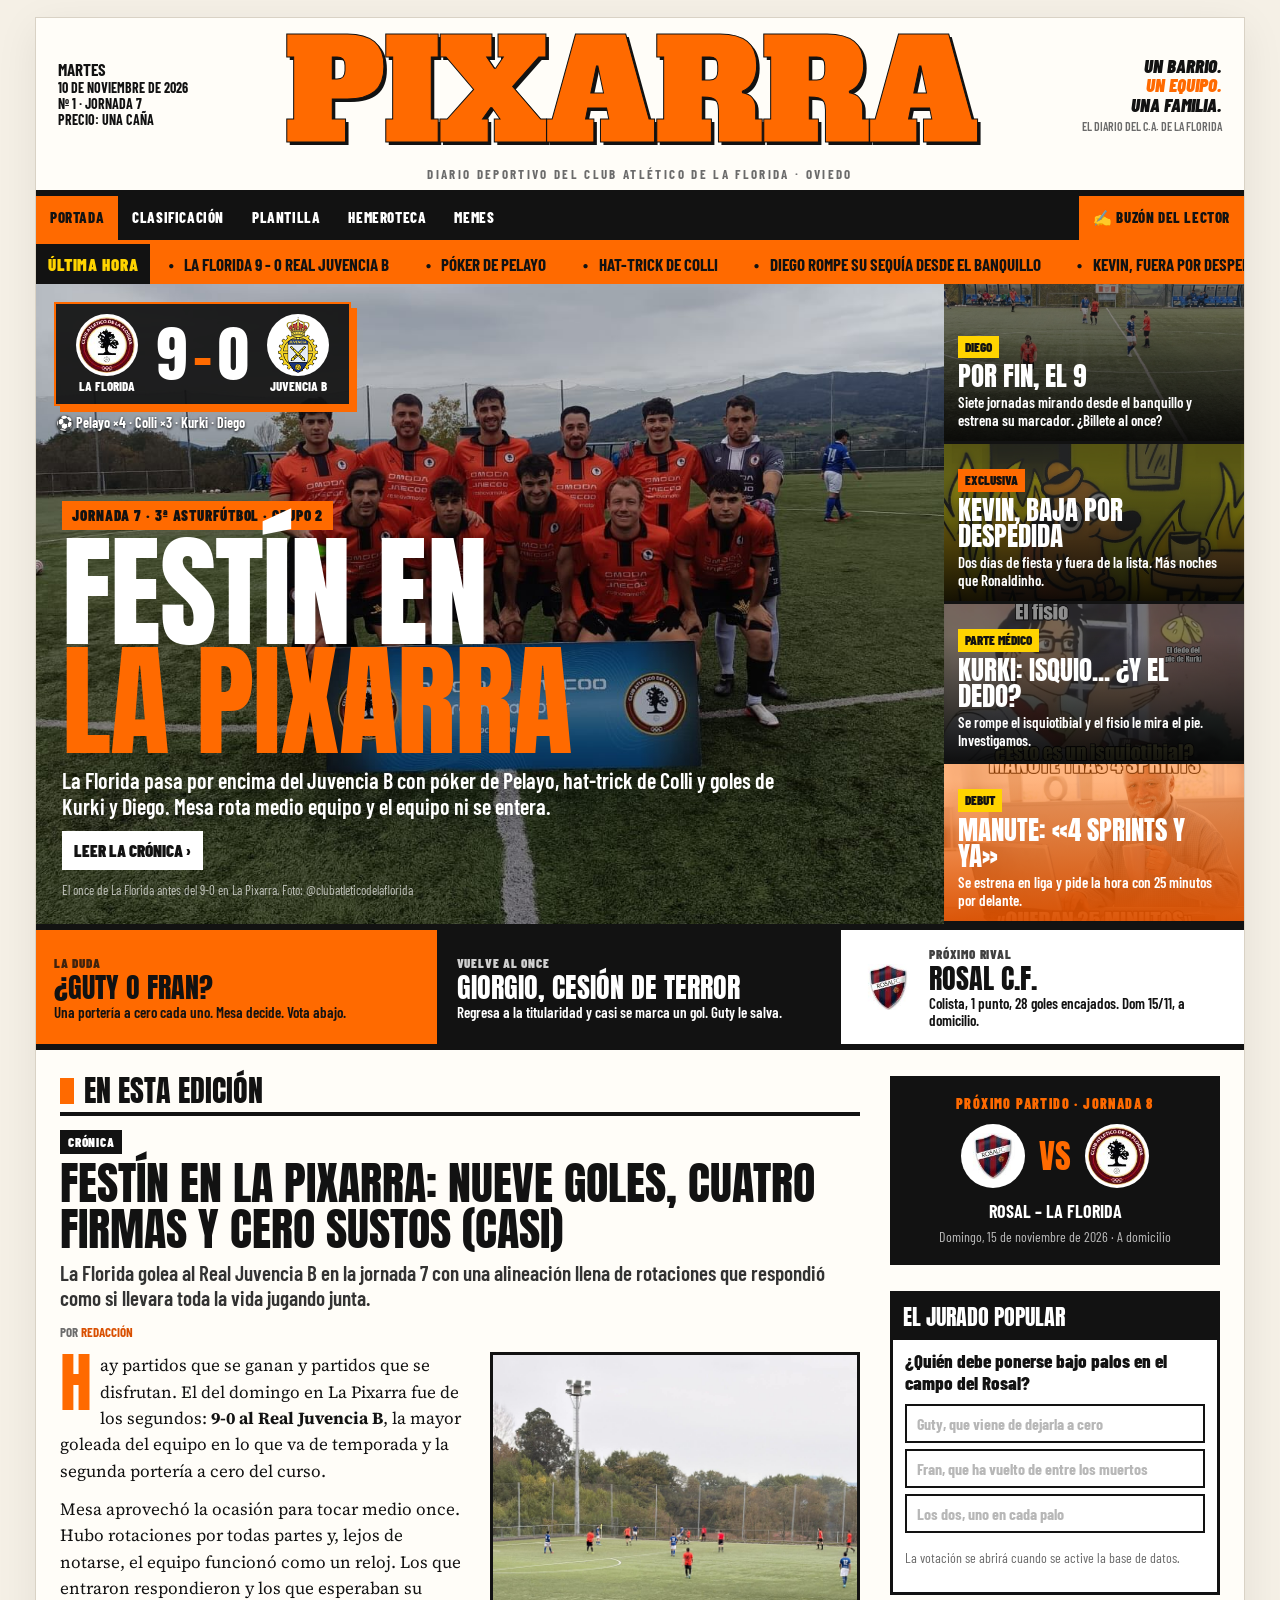
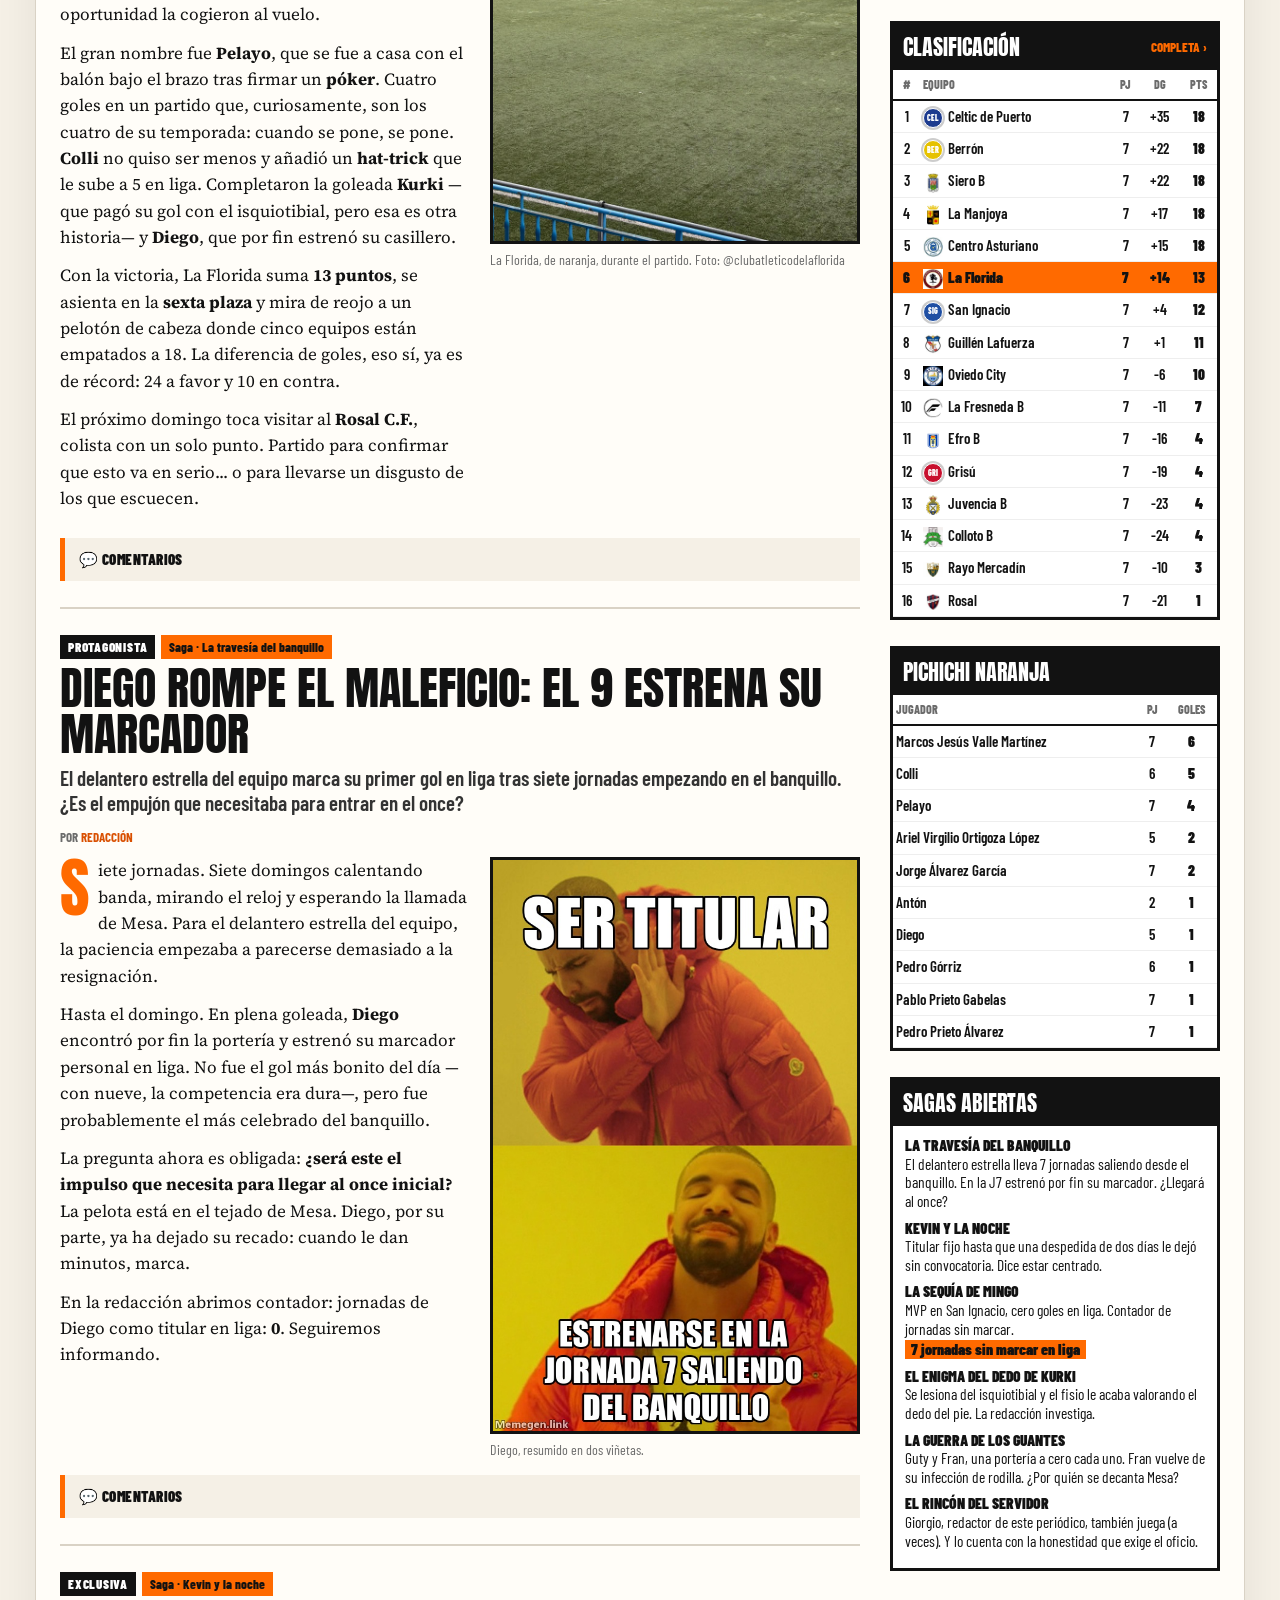
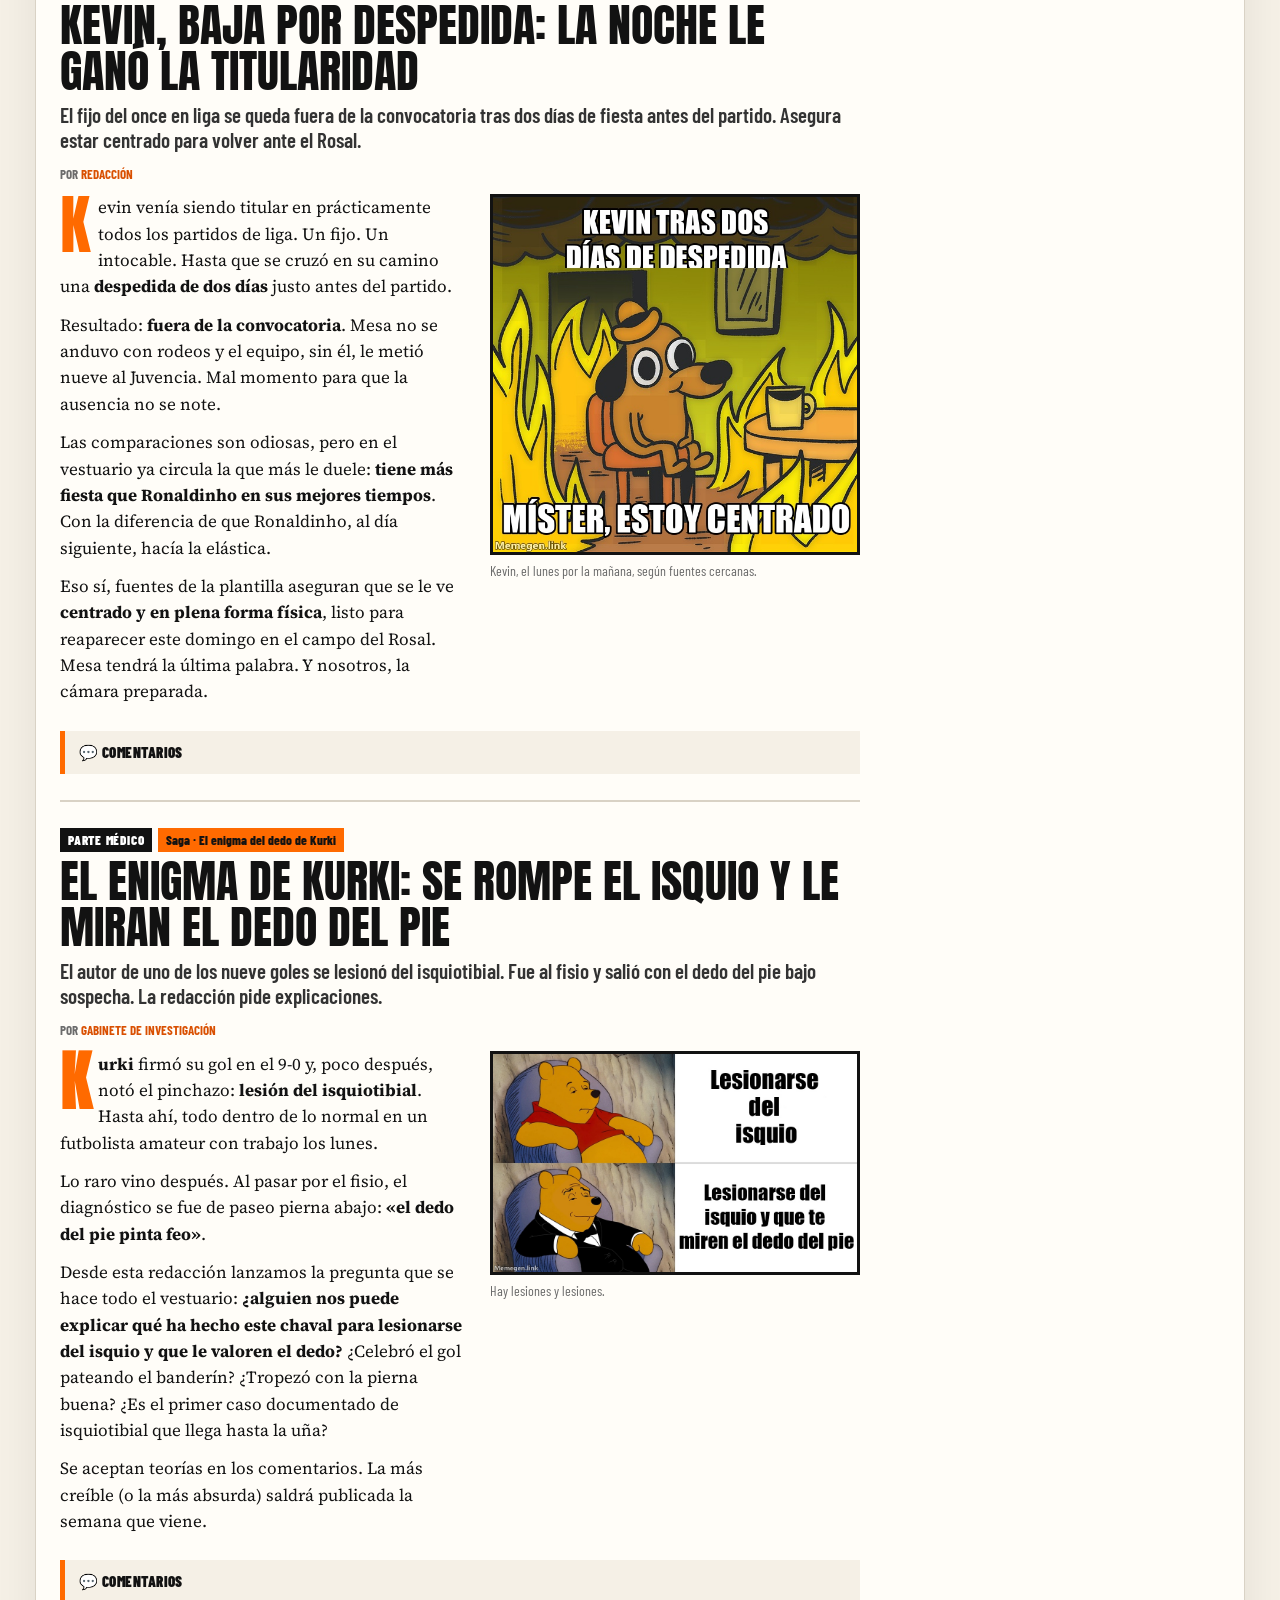
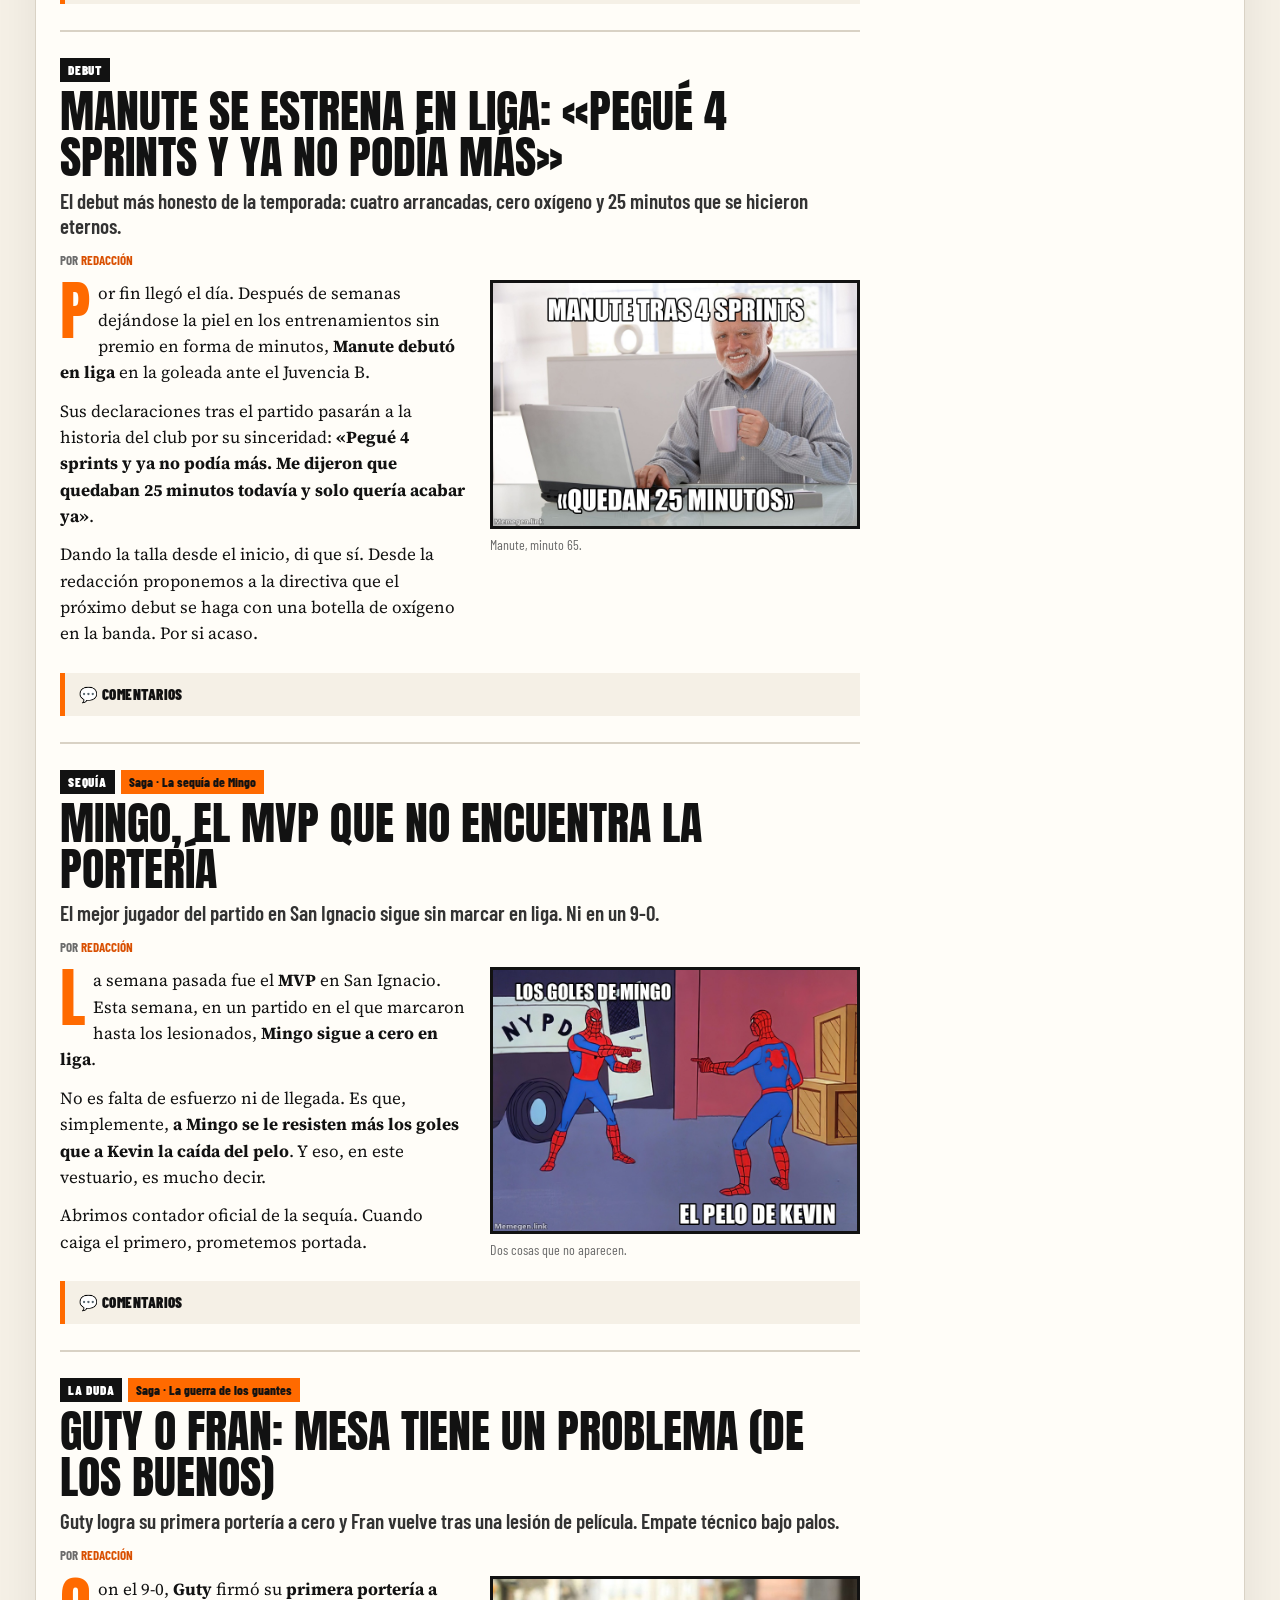
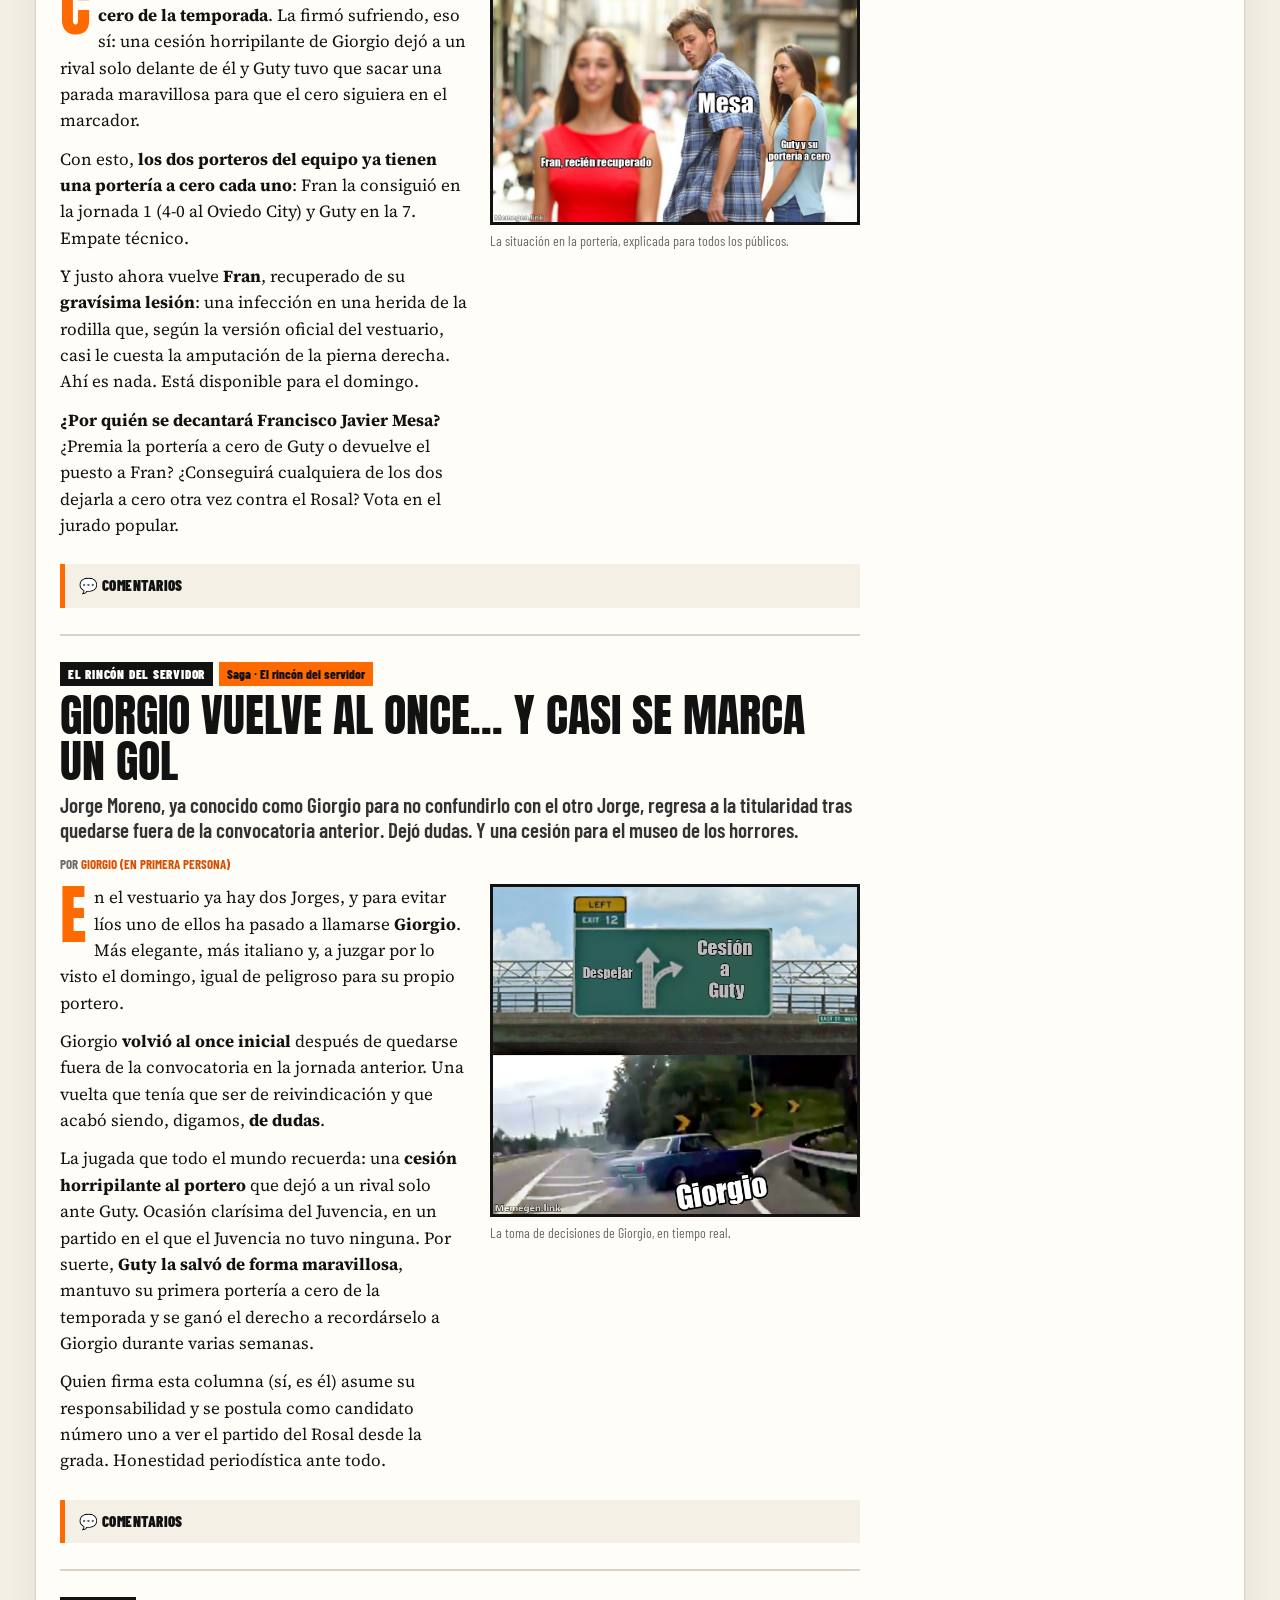
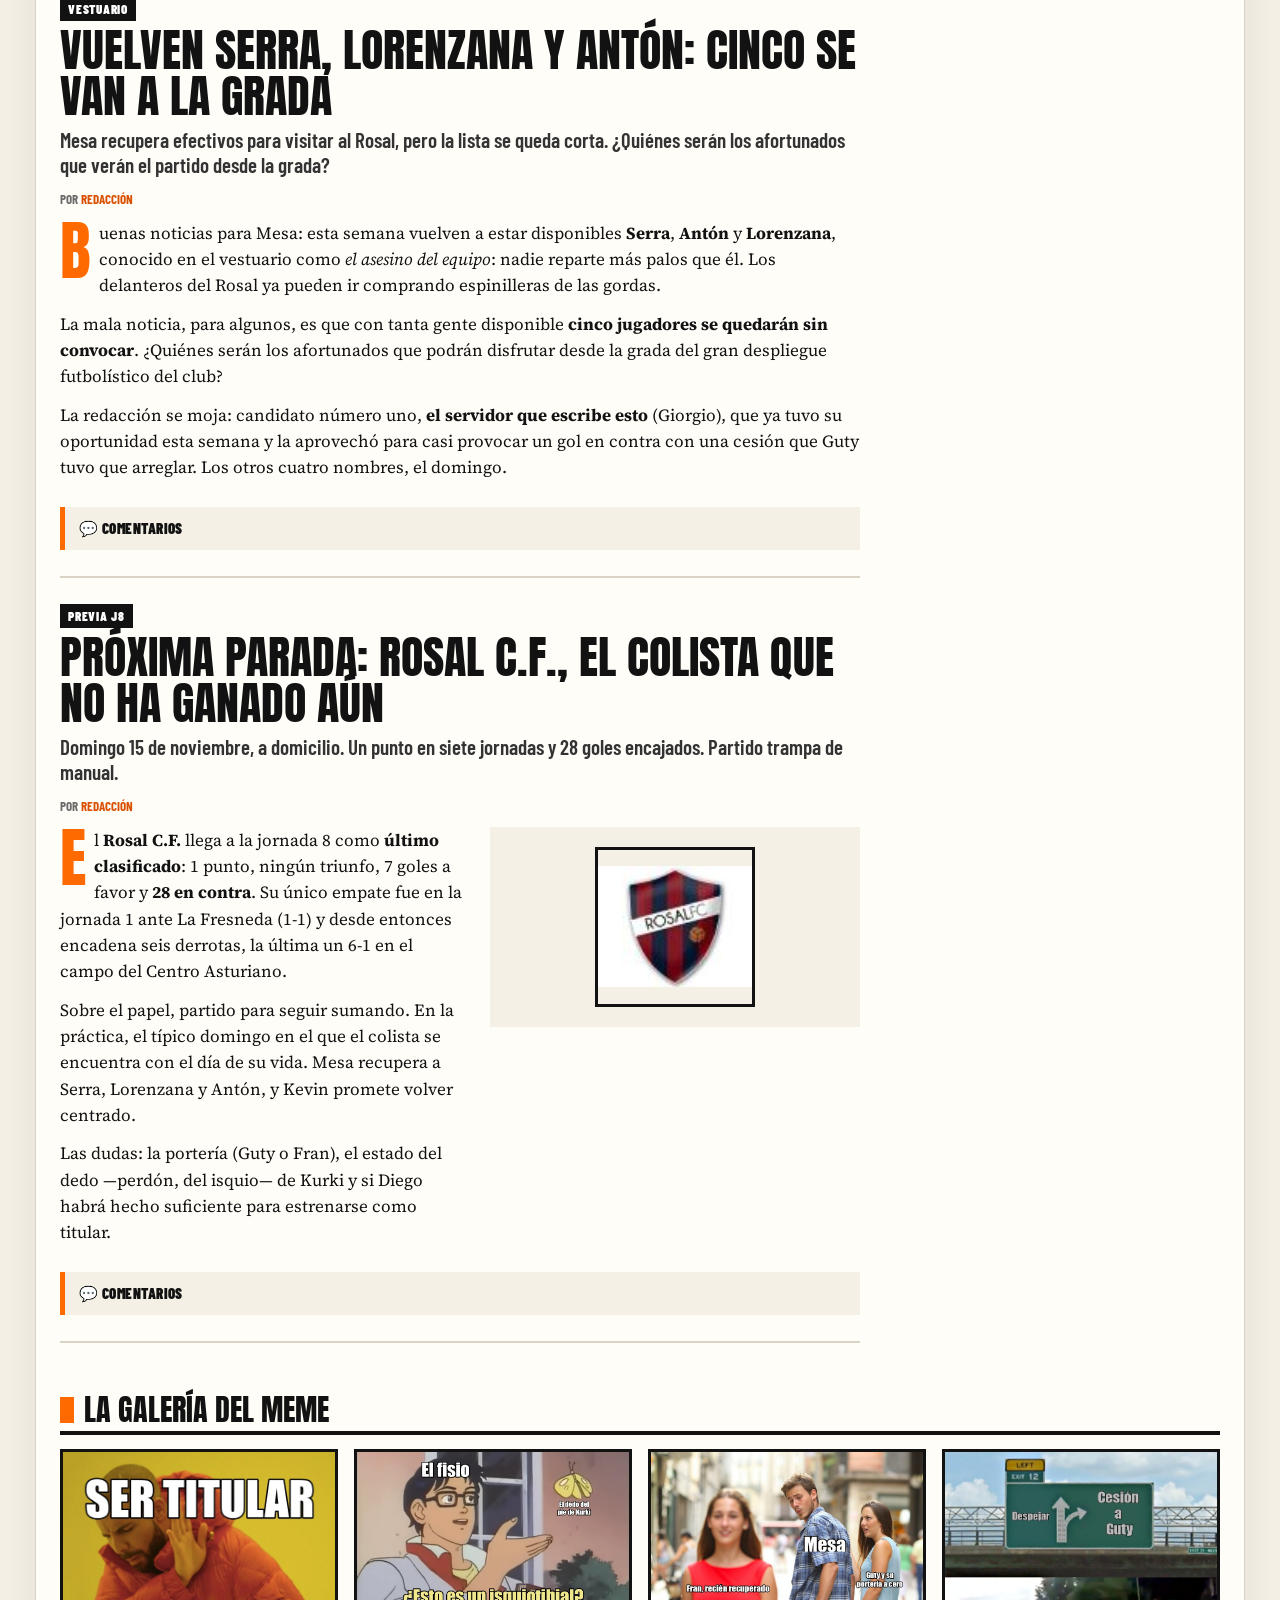
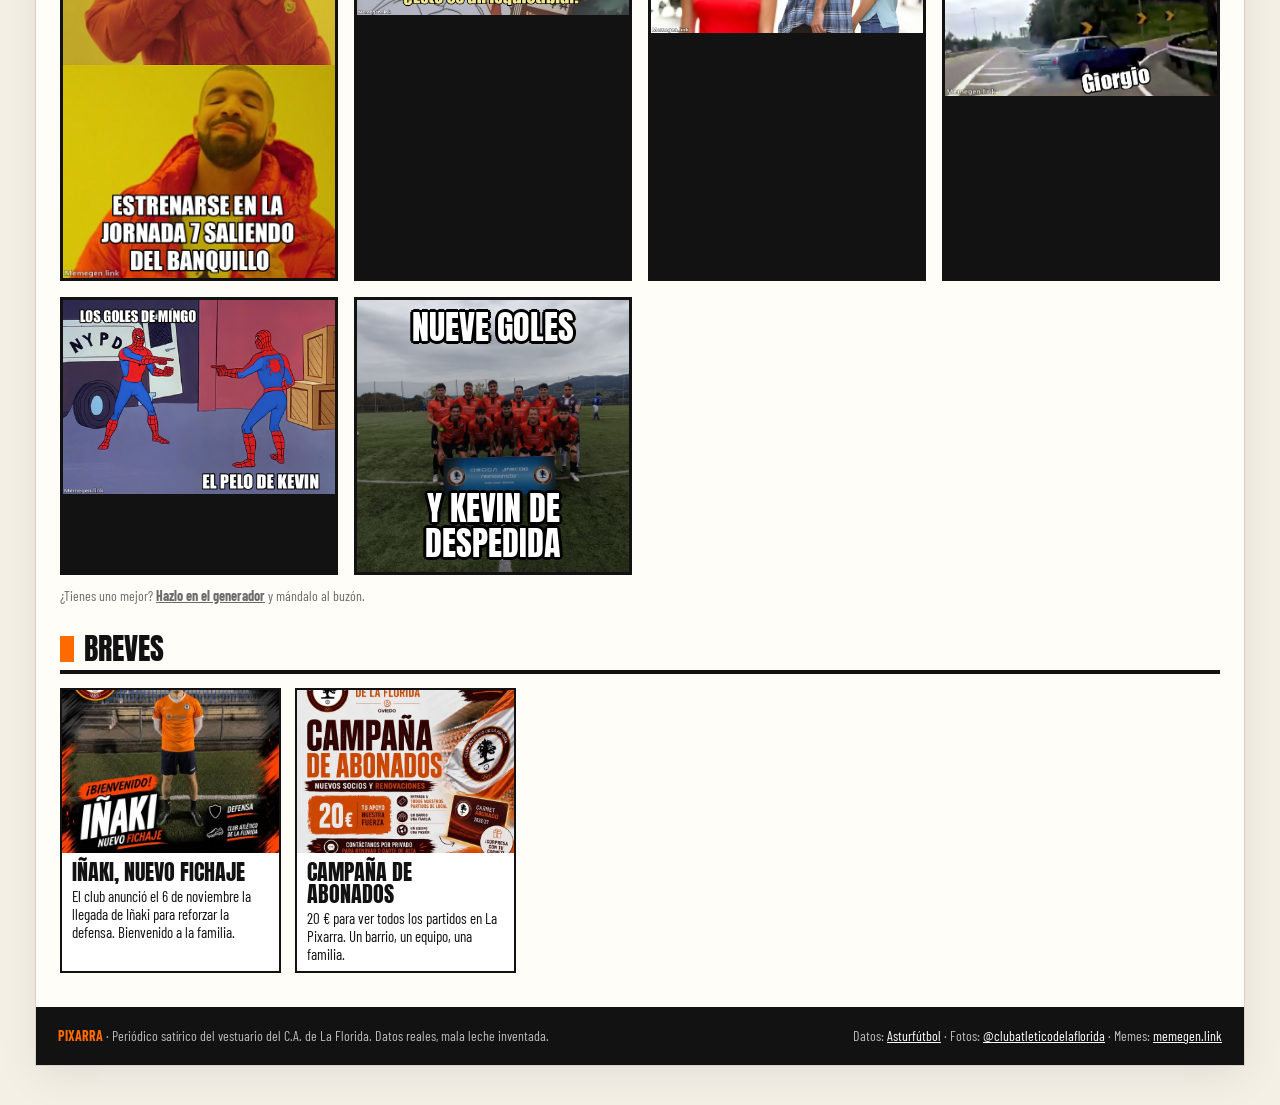
==== index.html @ 0757e74f "Edición nº 1 · J7 · Festín en La Pixarra Primera edición de PIXARRA: portada estilo diario deportivo" ====
<!doctype html>
<html lang="es">
<head>
<meta charset="utf-8">
<meta name="viewport" content="width=device-width, initial-scale=1">
<title>PIXARRA · Diario del C.A. de La Florida</title>
<meta name="description" content="PIXARRA, el diario deportivo (y satírico) del Club Atlético de La Florida, Oviedo.">
<meta property="og:site_name" content="PIXARRA">
<meta property="og:title" content="PIXARRA · Diario del C.A. de La Florida">
<meta property="og:description" content="El diario deportivo del Club Atlético de La Florida. Un barrio. Un equipo. Una familia.">
<meta property="og:image" content="img/ig/j7-1.jpg">
<meta name="theme-color" content="#ff6a00">
<link rel="icon" href="img/escudos/florida.jpg">
<link rel="preconnect" href="https://fonts.googleapis.com"><link rel="preconnect" href="https://fonts.gstatic.com" crossorigin>
<link href="https://fonts.googleapis.com/css2?family=Alfa+Slab+One&family=Anton&family=Barlow+Condensed:ital,wght@0,500;0,600;0,700;0,800;0,900;1,700;1,900&family=Source+Serif+4:ital,opsz,wght@0,8..60,400;0,8..60,700;1,8..60,400&display=swap" rel="stylesheet">
<link rel="stylesheet" href="css/style.css">
</head>
<body data-pagina="edicion">
<div class="wrap"><div class="paper" id="app"><div class="pagina"><p class="aviso">Imprimiendo la edición…</p></div></div></div>
<script src="js/config.js"></script>
<script src="js/app.js"></script>

</body>
</html>
---- css/style.css ----
/* PIXARRA · Diario deportivo del Club Atlético de La Florida */
:root{
  --naranja:#ff6a00; --naranja-2:#ff8c1a; --naranja-osc:#d94f00;
  --negro:#121212; --negro-2:#1d1d1d; --gris:#6b6b6b; --linea:#d9d2c5;
  --crema:#f5f0e6; --papel:#fffdf8; --blanco:#fff; --granate:#6b1d22; --amarillo:#ffd400;
  --f-mast:"Alfa Slab One", Georgia, serif;
  --f-tit:"Anton", "Oswald", Impact, sans-serif;
  --f-cond:"Barlow Condensed", "Arial Narrow", sans-serif;
  --f-txt:"Source Serif 4", Georgia, serif;
}
*{box-sizing:border-box}
html{-webkit-text-size-adjust:100%}
body{margin:0;background:var(--crema);color:var(--negro);font-family:var(--f-txt);font-size:17px;line-height:1.55}
img{max-width:100%;display:block}
a{color:inherit}
.wrap{max-width:1240px;margin:0 auto;padding:0 16px}
.paper{background:var(--papel);box-shadow:0 0 0 1px var(--linea),0 10px 40px rgba(0,0,0,.08);margin:18px 0 40px}
@media (max-width:700px){.paper{margin:0 -16px}}

/* ───────── Cabecera ───────── */
.mast{display:grid;grid-template-columns:150px 1fr 170px;align-items:center;gap:12px;padding:14px 22px 6px;border-bottom:6px solid var(--negro)}
.mast .meta{font-family:var(--f-cond);font-weight:700;text-transform:uppercase;font-size:14px;line-height:1.15}
.mast .meta b{display:block;font-size:17px}
.mast .logo{font-family:var(--f-mast);color:var(--naranja);text-decoration:none;text-align:center;font-size:clamp(54px,11vw,138px);line-height:.9;letter-spacing:-.02em;
  text-shadow:3px 3px 0 var(--negro);-webkit-text-stroke:1px var(--negro)}
.mast .lema{font-family:var(--f-cond);font-weight:900;font-style:italic;text-transform:uppercase;font-size:19px;line-height:1.02;text-align:right}
.mast .lema span{display:block}
.mast .lema span:nth-child(2){color:var(--naranja)}
.mast .lema small{display:block;font-size:12px;font-style:normal;font-weight:600;color:var(--gris);margin-top:6px}
.sublogo{grid-column:1/-1;text-align:center;font-family:var(--f-cond);font-weight:700;letter-spacing:.18em;text-transform:uppercase;font-size:13px;color:var(--gris);margin-top:-4px}
@media (max-width:760px){
  .mast{grid-template-columns:1fr;text-align:center;padding:12px 12px 6px}
  .mast .meta,.mast .lema{text-align:center}
  .mast .meta b{display:inline}
  .mast .lema span{display:inline;margin:0 3px}
  .mast .lema small{display:none}
}
.menu{display:flex;flex-wrap:wrap;background:var(--negro);border-bottom:4px solid var(--naranja)}
.menu a{color:#fff;text-decoration:none;font-family:var(--f-cond);font-weight:800;text-transform:uppercase;letter-spacing:.04em;font-size:15px;padding:10px 14px}
.menu a:hover,.menu a.on{background:var(--naranja);color:var(--negro)}
.menu a.cta{margin-left:auto;background:var(--naranja);color:var(--negro)}
.menu a.cta:hover{background:#fff}
@media (max-width:700px){.menu{overflow-x:auto;flex-wrap:nowrap}.menu a{white-space:nowrap;padding:9px 11px;font-size:14px}.menu a.cta{margin-left:0}}

/* Ticker */
.ticker{display:flex;align-items:stretch;background:var(--naranja);overflow:hidden;font-family:var(--f-cond);font-weight:700;text-transform:uppercase}
.ticker b{background:var(--negro);color:var(--amarillo);padding:7px 12px;white-space:nowrap;font-weight:900;letter-spacing:.05em;z-index:1}
.ticker .run{white-space:nowrap;padding:7px 0;animation:tick 45s linear infinite}
.ticker .run span{margin:0 18px}
.ticker .run span::before{content:"●";color:var(--negro);margin-right:10px;font-size:10px;vertical-align:2px}
@keyframes tick{from{transform:translateX(0)}to{transform:translateX(-50%)}}
@media (prefers-reduced-motion:reduce){.ticker .run{animation:none}}

/* ───────── Portada ───────── */
.portada{display:grid;grid-template-columns:1fr 300px;gap:0;border-bottom:6px solid var(--negro)}
.hero{position:relative;min-height:640px;background:var(--negro);color:#fff;overflow:hidden;display:flex;flex-direction:column;justify-content:flex-end}
.hero>img.bg{position:absolute;inset:0;width:100%;height:100%;object-fit:cover}
.hero::after{content:"";position:absolute;inset:0;background:linear-gradient(180deg,rgba(0,0,0,.15) 0%,rgba(0,0,0,0) 30%,rgba(0,0,0,.55) 58%,rgba(0,0,0,.95) 100%)}
.hero>*{position:relative;z-index:1}
.hero .marcador{position:absolute;top:18px;left:18px;z-index:2;display:flex;align-items:center;gap:12px;background:rgba(18,18,18,.92);border:2px solid var(--naranja);padding:10px 14px;box-shadow:6px 6px 0 var(--naranja)}
.marcador .eq{display:flex;flex-direction:column;align-items:center;gap:4px;font-family:var(--f-cond);font-weight:800;text-transform:uppercase;font-size:13px;min-width:74px;text-align:center;line-height:1.05}
.marcador .num{font-family:var(--f-tit);font-size:62px;line-height:1;color:#fff}
.marcador .num i{color:var(--naranja);font-style:normal;margin:0 6px}
.marcador .goles{position:absolute;left:0;right:0;top:100%;margin-top:8px;font-family:var(--f-cond);font-weight:700;font-size:14px;color:#fff;text-shadow:0 1px 3px #000}
.marcador .goles::before{content:"⚽ "}
.hero .txt{padding:0 26px 24px}
.kicker{display:inline-block;background:var(--naranja);color:var(--negro);font-family:var(--f-cond);font-weight:900;text-transform:uppercase;font-size:15px;letter-spacing:.06em;padding:3px 10px;margin-bottom:8px}
.hero h1{margin:0;font-family:var(--f-tit);font-weight:400;text-transform:uppercase;line-height:.88;font-size:clamp(58px,9.6vw,128px);letter-spacing:-.01em}
.hero h1 span{display:block}
.hero h1 span:nth-child(2){color:var(--naranja)}
.hero .sub{font-family:var(--f-cond);font-weight:600;font-size:22px;line-height:1.2;max-width:720px;margin:12px 0 0}
.hero .pie{font-family:var(--f-cond);font-size:13px;opacity:.7;margin-top:10px}
.hero a.leer{display:inline-block;margin-top:12px;font-family:var(--f-cond);font-weight:900;text-transform:uppercase;color:var(--negro);background:#fff;text-decoration:none;padding:6px 12px}
.hero a.leer:hover{background:var(--naranja)}

.laterales{display:flex;flex-direction:column;background:var(--negro)}
.lat{display:block;text-decoration:none;color:#fff;background:var(--negro-2);border-bottom:3px solid var(--negro);position:relative;flex:1;min-height:150px;overflow:hidden}
.lat img{position:absolute;inset:0;width:100%;height:100%;object-fit:cover;opacity:.5;transition:opacity .2s,transform .3s}
.lat:hover img{opacity:.65;transform:scale(1.03)}
.lat .in{position:relative;padding:12px 14px;height:100%;display:flex;flex-direction:column;justify-content:flex-end;background:linear-gradient(180deg,transparent 20%,rgba(0,0,0,.85))}
.lat .et{align-self:flex-start;background:var(--amarillo);color:var(--negro);font-family:var(--f-cond);font-weight:900;text-transform:uppercase;font-size:13px;padding:1px 7px;margin-bottom:5px}
.lat h3{margin:0;font-family:var(--f-tit);font-weight:400;font-size:27px;line-height:.98;text-transform:uppercase}
.lat p{margin:5px 0 0;font-family:var(--f-cond);font-weight:600;font-size:15px;line-height:1.15}
.lat.naranja{background:var(--naranja)} .lat.naranja .in{background:linear-gradient(180deg,transparent 10%,rgba(217,79,0,.92))}
.lat.negro .et{background:var(--naranja)}

.franja{display:grid;grid-template-columns:repeat(3,1fr);border-bottom:6px solid var(--negro)}
.fr{display:flex;gap:12px;align-items:center;padding:14px 18px;text-decoration:none;border-right:2px solid var(--negro)}
.fr:last-child{border-right:0}
.fr:nth-child(1){background:var(--naranja)}
.fr:nth-child(2){background:var(--negro);color:#fff}
.fr:nth-child(3){background:#fff}
.fr .et{font-family:var(--f-cond);font-weight:900;text-transform:uppercase;font-size:13px;letter-spacing:.06em;opacity:.8}
.fr h4{margin:0;font-family:var(--f-tit);font-weight:400;font-size:28px;line-height:1;text-transform:uppercase}
.fr p{margin:3px 0 0;font-family:var(--f-cond);font-weight:600;font-size:15px;line-height:1.15}
.fr .escudo{width:58px;height:58px;flex:none}

@media (max-width:900px){
  .portada{grid-template-columns:1fr}
  .hero{min-height:560px}
  .laterales{display:grid;grid-template-columns:1fr 1fr}
  .lat{min-height:170px;border-right:3px solid var(--negro)}
  .franja{grid-template-columns:1fr}
  .fr{border-right:0;border-bottom:2px solid var(--negro)}
}
@media (max-width:520px){
  .hero{min-height:520px}
  .hero .marcador{left:10px;top:10px;padding:8px 10px;gap:8px}
  .marcador .num{font-size:46px}
  .marcador .eq{min-width:56px;font-size:11px}
  .hero .txt{padding:0 16px 18px}
  .hero .sub{font-size:18px}
  .laterales{grid-template-columns:1fr}
}

/* Escudos */
.escudo{width:44px;height:44px;object-fit:contain;display:inline-flex;align-items:center;justify-content:center;flex:none}
.escudo.fake{border-radius:50%;color:#fff;font-family:var(--f-cond);font-weight:900;font-size:13px;letter-spacing:.02em;border:2px solid #fff;box-shadow:0 0 0 2px rgba(0,0,0,.2)}
.marcador .escudo{width:62px;height:62px;background:#fff;border-radius:50%;padding:3px}
.marcador .escudo.fake{padding:0}

/* ───────── Cuerpo ───────── */
.cuerpo{display:grid;grid-template-columns:1fr 330px;gap:30px;padding:26px 24px}
@media (max-width:980px){.cuerpo{grid-template-columns:1fr;padding:20px 14px}}
.seccion-t{font-family:var(--f-tit);font-weight:400;text-transform:uppercase;font-size:30px;line-height:1;margin:0 0 14px;padding-bottom:6px;border-bottom:4px solid var(--negro);display:flex;align-items:center;gap:10px}
.seccion-t::before{content:"";width:14px;height:26px;background:var(--naranja);display:inline-block}

.pieza{border-bottom:2px solid var(--linea);padding:0 0 26px;margin:0 0 26px;scroll-margin-top:12px}
.pieza .cab{display:flex;flex-wrap:wrap;gap:6px;align-items:center;margin-bottom:6px}
.pieza .sec{background:var(--negro);color:#fff;font-family:var(--f-cond);font-weight:900;text-transform:uppercase;font-size:13px;letter-spacing:.06em;padding:2px 8px}
.pieza .saga{background:var(--naranja);color:var(--negro);font-family:var(--f-cond);font-weight:800;font-size:13px;padding:2px 8px;text-decoration:none}
.pieza h2{font-family:var(--f-tit);font-weight:400;font-size:clamp(30px,4.4vw,46px);line-height:1;margin:4px 0 8px;text-transform:uppercase}
.pieza .entr{font-family:var(--f-cond);font-weight:600;font-size:21px;line-height:1.2;color:#333;margin:0 0 12px}
.pieza .firma{font-family:var(--f-cond);font-weight:700;text-transform:uppercase;font-size:13px;color:var(--gris);margin-bottom:10px}
.pieza .firma b{color:var(--naranja-osc)}
.pieza .grid{display:grid;grid-template-columns:1.1fr 1fr;gap:22px;align-items:start}
.pieza.sinfoto .grid{grid-template-columns:1fr}
.pieza figure{margin:0}
.pieza figure img{width:100%;border:3px solid var(--negro)}
.pieza figcaption{font-family:var(--f-cond);font-size:14px;color:var(--gris);margin-top:5px}
.pieza .txt p{margin:0 0 12px}
.pieza .txt p:first-child::first-letter{font-family:var(--f-tit);float:left;font-size:64px;line-height:.85;padding:4px 8px 0 0;color:var(--naranja)}
@media (max-width:760px){.pieza .grid{grid-template-columns:1fr}}

/* Comentarios por pieza */
.coment{margin-top:14px;background:var(--crema);border-left:5px solid var(--naranja);padding:10px 14px}
.coment summary{cursor:pointer;font-family:var(--f-cond);font-weight:900;text-transform:uppercase;font-size:15px;letter-spacing:.03em;list-style:none}
.coment summary::-webkit-details-marker{display:none}
.coment summary::before{content:"💬 "}
.coment .lista{margin:10px 0}
.c-item{background:#fff;border:1px solid var(--linea);padding:8px 10px;margin-bottom:8px}
.c-item .q{font-family:var(--f-cond);font-weight:800;font-size:14px}
.c-item .q time{font-weight:500;color:var(--gris);margin-left:6px}
.c-item p{margin:3px 0 0;font-size:15.5px;white-space:pre-wrap}
.c-vacio{font-family:var(--f-cond);color:var(--gris);font-size:15px}
form.cf{display:grid;gap:7px}
form.cf input,form.cf textarea,form.cf select{font:inherit;font-size:15px;padding:8px 10px;border:2px solid var(--negro);background:#fff;width:100%;border-radius:0}
form.cf textarea{min-height:80px;resize:vertical}
.btn{font-family:var(--f-cond);font-weight:900;text-transform:uppercase;letter-spacing:.04em;font-size:16px;background:var(--naranja);color:var(--negro);border:2px solid var(--negro);padding:8px 16px;cursor:pointer;box-shadow:3px 3px 0 var(--negro);text-decoration:none;display:inline-block}
.btn:hover{background:var(--negro);color:var(--naranja)}
.btn:active{transform:translate(2px,2px);box-shadow:1px 1px 0 var(--negro)}
.btn.sec{background:#fff}
.btn:disabled{opacity:.5;cursor:not-allowed}
.aviso{font-family:var(--f-cond);font-size:14px;color:var(--gris)}
.aviso.ok{color:#1b7a33;font-weight:700}
.aviso.err{color:#b00020;font-weight:700}

/* ───────── Barra lateral ───────── */
.side>section{margin-bottom:26px}
.caja{border:3px solid var(--negro);background:#fff}
.caja h3{margin:0;background:var(--negro);color:#fff;font-family:var(--f-tit);font-weight:400;text-transform:uppercase;font-size:22px;padding:6px 10px;display:flex;justify-content:space-between;align-items:center}
.caja h3 a{font-family:var(--f-cond);font-size:13px;color:var(--naranja);text-decoration:none;font-weight:800}
.caja .pad{padding:10px 12px}
table.tabla{width:100%;border-collapse:collapse;font-family:var(--f-cond);font-size:15px}
table.tabla th{font-weight:800;text-transform:uppercase;font-size:12px;color:var(--gris);text-align:center;padding:5px 3px;border-bottom:2px solid var(--negro)}
table.tabla td{padding:4px 3px;text-align:center;border-bottom:1px solid #eee;font-weight:600}
table.tabla td.eq{text-align:left;white-space:nowrap}
table.tabla td.eq .escudo{width:20px;height:20px;font-size:8px;border-width:1px;vertical-align:middle;margin-right:5px;display:inline-flex}
table.tabla tr.nos td{background:var(--naranja);color:var(--negro);font-weight:900}
table.tabla td.pts{font-weight:900}
table.tabla tr.asc td:first-child{box-shadow:inset 4px 0 0 #1b7a33}
.forma{display:inline-flex;gap:2px}
.forma i{width:16px;height:16px;font-style:normal;font-size:10px;line-height:16px;color:#fff;font-weight:800;text-align:center}
.forma .G{background:#1b7a33}.forma .E{background:#8a8a8a}.forma .P{background:#b00020}

.proximo{background:var(--negro);color:#fff;text-align:center;padding:14px 12px;border:3px solid var(--negro)}
.proximo .et{font-family:var(--f-cond);font-weight:900;text-transform:uppercase;color:var(--naranja);letter-spacing:.1em;font-size:14px}
.proximo .vs{display:flex;align-items:center;justify-content:center;gap:14px;margin:10px 0}
.proximo .vs .escudo{width:64px;height:64px;background:#fff;border-radius:50%;padding:3px}
.proximo .vs b{font-family:var(--f-tit);font-weight:400;font-size:34px;color:var(--naranja)}
.proximo .cuando{font-family:var(--f-cond);font-weight:700;font-size:18px;text-transform:uppercase}
.proximo .cuenta{font-family:var(--f-tit);font-size:26px;margin-top:6px;color:var(--amarillo)}

.sagas li{margin-bottom:8px;font-family:var(--f-cond);font-size:15.5px;line-height:1.2}
.sagas{list-style:none;padding:0;margin:0}
.sagas b{display:block;font-weight:900;text-transform:uppercase}
.sagas .cont{display:inline-block;background:var(--naranja);font-weight:900;padding:0 6px;margin-top:2px}

/* Encuesta */
.encuesta .preg{font-family:var(--f-cond);font-weight:800;font-size:19px;line-height:1.15;margin:0 0 10px}
.op{position:relative;display:flex;justify-content:space-between;gap:8px;width:100%;text-align:left;font-family:var(--f-cond);font-weight:700;font-size:16px;background:#fff;border:2px solid var(--negro);padding:8px 10px;margin-bottom:6px;cursor:pointer;overflow:hidden}
.op .barra{position:absolute;left:0;top:0;bottom:0;background:var(--naranja);opacity:.35;width:0;transition:width .5s}
.op span{position:relative}
.op.mia{border-color:var(--naranja-osc);box-shadow:inset 0 0 0 2px var(--naranja)}
.op:disabled{cursor:default}

/* Memes */
.memes{display:grid;grid-template-columns:repeat(auto-fill,minmax(250px,1fr));gap:16px}
.meme{margin:0;background:var(--negro);border:3px solid var(--negro);position:relative}
.meme img{width:100%;height:auto}
.meme a{display:block;text-decoration:none}
.meme figcaption{color:#fff;font-family:var(--f-cond);font-size:14px;padding:6px 8px}
.overlay-meme{position:relative;aspect-ratio:1/1;overflow:hidden;background:#000}
.overlay-meme img{width:100%;height:100%;object-fit:cover}
.overlay-meme .t{position:absolute;left:4%;right:4%;text-align:center;color:#fff;font-family:var(--f-tit);text-transform:uppercase;font-size:clamp(22px,3vw,34px);line-height:1.02;
  text-shadow:2px 2px 0 #000,-2px 2px 0 #000,2px -2px 0 #000,-2px -2px 0 #000,0 3px 0 #000,3px 0 0 #000,0 -3px 0 #000,-3px 0 0 #000}
.overlay-meme .t.a{top:4%}.overlay-meme .t.b{bottom:4%}

/* Breves */
.breves{display:grid;grid-template-columns:repeat(auto-fill,minmax(220px,1fr));gap:14px}
.breve{background:#fff;border:2px solid var(--negro);display:flex;flex-direction:column}
.breve img{aspect-ratio:4/3;object-fit:cover;width:100%}
.breve div{padding:8px 10px}
.breve h4{margin:0;font-family:var(--f-tit);font-weight:400;font-size:22px;text-transform:uppercase;line-height:1}
.breve p{margin:4px 0 0;font-family:var(--f-cond);font-size:15px;line-height:1.2}

/* Páginas interiores */
.pagina{padding:26px 24px 34px}
@media (max-width:700px){.pagina{padding:18px 14px 28px}}
.pagina h1{font-family:var(--f-tit);font-weight:400;text-transform:uppercase;font-size:clamp(40px,7vw,72px);line-height:.95;margin:0 0 6px}
.pagina h1 em{color:var(--naranja);font-style:normal}
.pagina .lead{font-family:var(--f-cond);font-weight:600;font-size:20px;margin:0 0 22px;color:#333;max-width:780px}
.dos{display:grid;grid-template-columns:1fr 1fr;gap:26px}
@media (max-width:900px){.dos{grid-template-columns:1fr}}
.scroll-x{overflow-x:auto}

.hemero{display:grid;grid-template-columns:repeat(auto-fill,minmax(260px,1fr));gap:18px}
.hcard{text-decoration:none;background:var(--negro);color:#fff;border:3px solid var(--negro);display:flex;flex-direction:column}
.hcard img{aspect-ratio:4/3;object-fit:cover;object-position:50% 62%;width:100%}
.hcard div{padding:10px 12px}
.hcard small{font-family:var(--f-cond);font-weight:800;text-transform:uppercase;color:var(--naranja)}
.hcard h3{margin:2px 0 4px;font-family:var(--f-tit);font-weight:400;font-size:28px;text-transform:uppercase;line-height:1}
.hcard p{margin:0;font-family:var(--f-cond);font-size:15px}

.fichas{display:grid;grid-template-columns:repeat(auto-fill,minmax(240px,1fr));gap:14px}
.ficha{background:#fff;border:3px solid var(--negro);padding:12px;position:relative}
.ficha .dorsal{position:absolute;top:-3px;right:-3px;background:var(--naranja);border:3px solid var(--negro);font-family:var(--f-tit);font-size:18px;padding:0 8px}
.ficha h3{margin:0;font-family:var(--f-tit);font-weight:400;font-size:30px;text-transform:uppercase;line-height:1}
.ficha .pos{font-family:var(--f-cond);font-weight:800;text-transform:uppercase;font-size:13px;color:var(--gris)}
.ficha p{margin:6px 0 0;font-size:15px;line-height:1.35}
.ficha .tags{margin-top:8px;display:flex;flex-wrap:wrap;gap:4px}
.ficha .tags a,.ficha .tags span{font-family:var(--f-cond);font-weight:800;font-size:12px;text-transform:uppercase;background:var(--negro);color:#fff;padding:1px 6px;text-decoration:none}
.ficha .tags span.conf{background:var(--amarillo);color:var(--negro)}
.ficha .goles{font-family:var(--f-tit);color:var(--naranja-osc);font-size:20px}

/* Generador de memes */
.gen{display:grid;grid-template-columns:1fr 360px;gap:24px;align-items:start}
@media (max-width:900px){.gen{grid-template-columns:1fr}}
.gen canvas{width:100%;height:auto;background:#222;border:3px solid var(--negro);display:block}
.gen .ctrl{display:grid;gap:10px}
.gen label{font-family:var(--f-cond);font-weight:800;text-transform:uppercase;font-size:14px;display:grid;gap:4px}
.gen input[type=text],.gen textarea,.gen select{font:inherit;font-size:16px;padding:8px 10px;border:2px solid var(--negro);border-radius:0;width:100%}
.galeria{display:grid;grid-template-columns:repeat(auto-fill,minmax(92px,1fr));gap:6px;max-height:330px;overflow:auto;border:2px solid var(--negro);padding:6px;background:#fff}
.galeria button{padding:0;border:3px solid transparent;background:#000;cursor:pointer;aspect-ratio:1/1;overflow:hidden}
.galeria button img{width:100%;height:100%;object-fit:cover}
.galeria button.on{border-color:var(--naranja)}
.tabs{display:flex;gap:0;margin-bottom:6px}
.tabs button{font-family:var(--f-cond);font-weight:900;text-transform:uppercase;border:2px solid var(--negro);background:#fff;padding:6px 12px;cursor:pointer;margin-right:-2px}
.tabs button.on{background:var(--negro);color:var(--naranja)}
.fila{display:flex;flex-wrap:wrap;gap:8px;align-items:center}

/* Pie */
footer.pie{background:var(--negro);color:#bbb;font-family:var(--f-cond);font-size:14px;padding:18px 22px;display:flex;flex-wrap:wrap;gap:12px;justify-content:space-between;align-items:center}
footer.pie b{color:var(--naranja)}
footer.pie a{color:#fff}
.oculto{display:none!important}
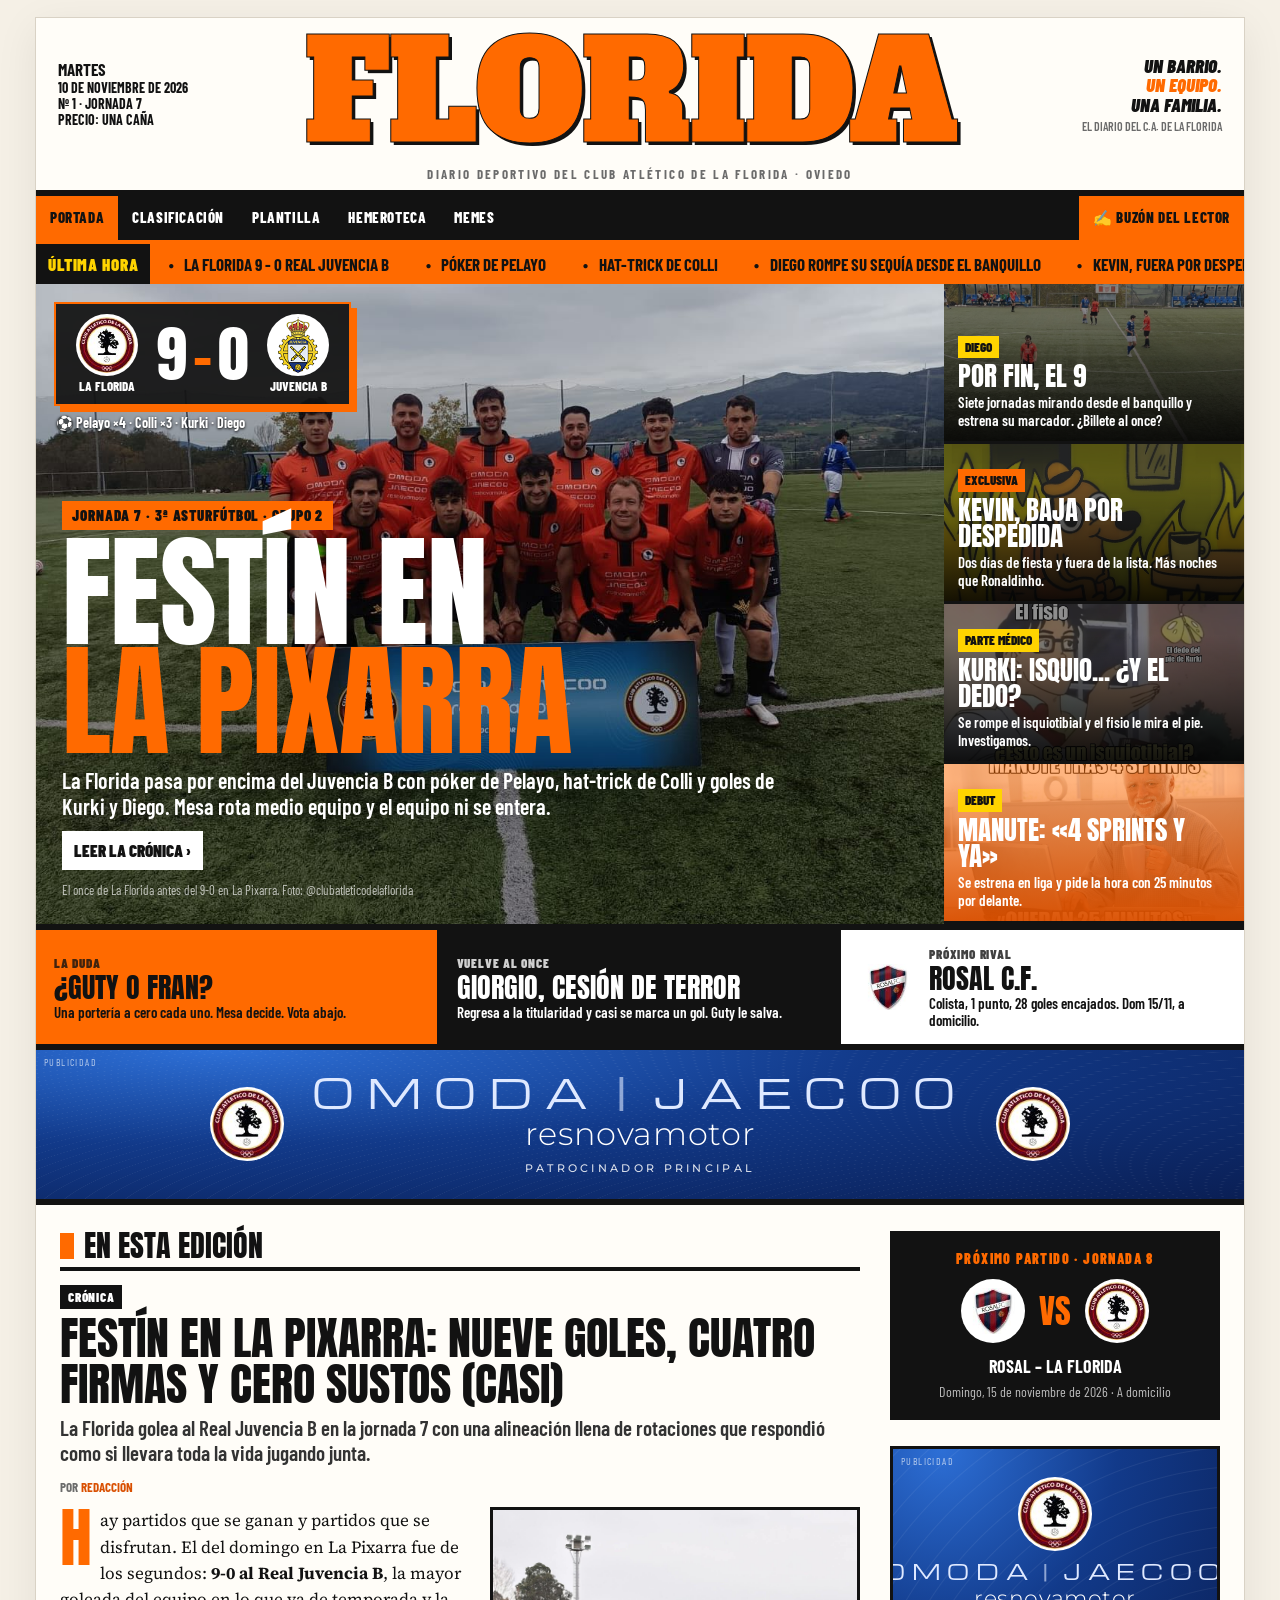
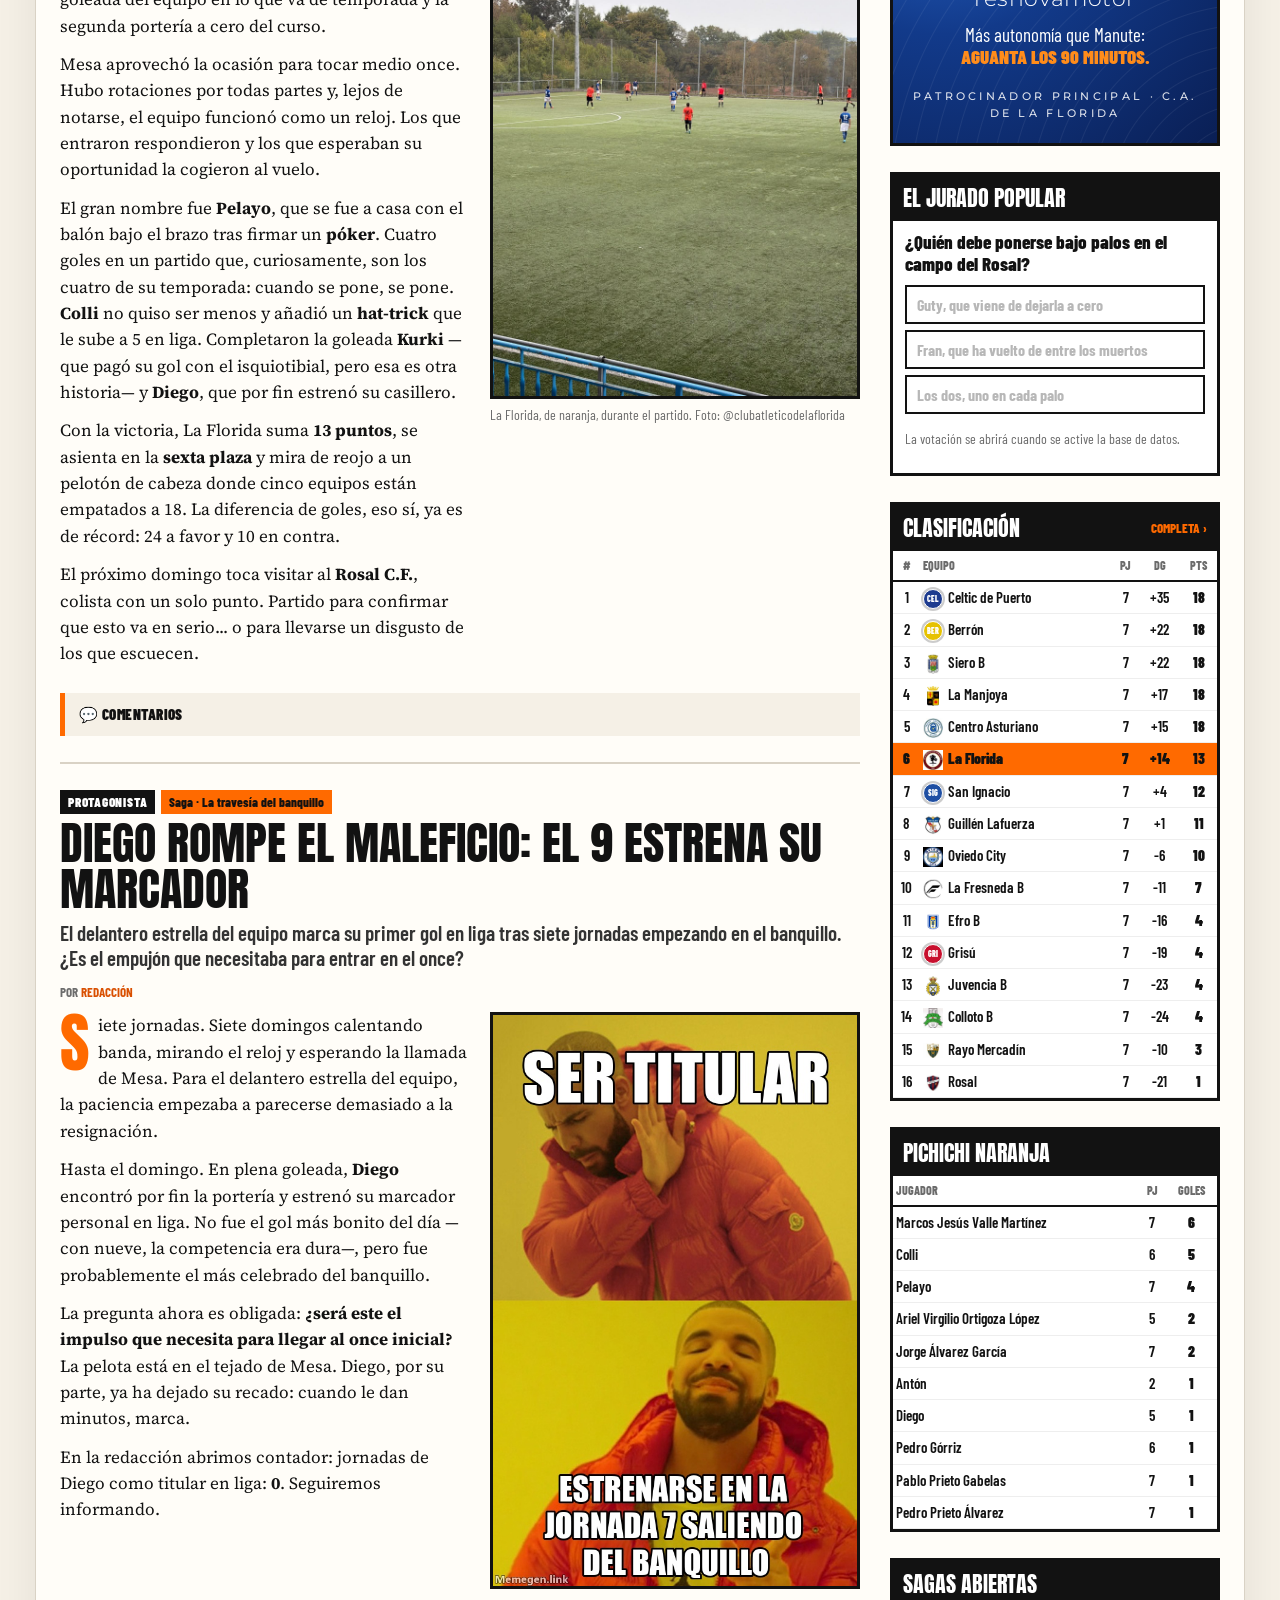
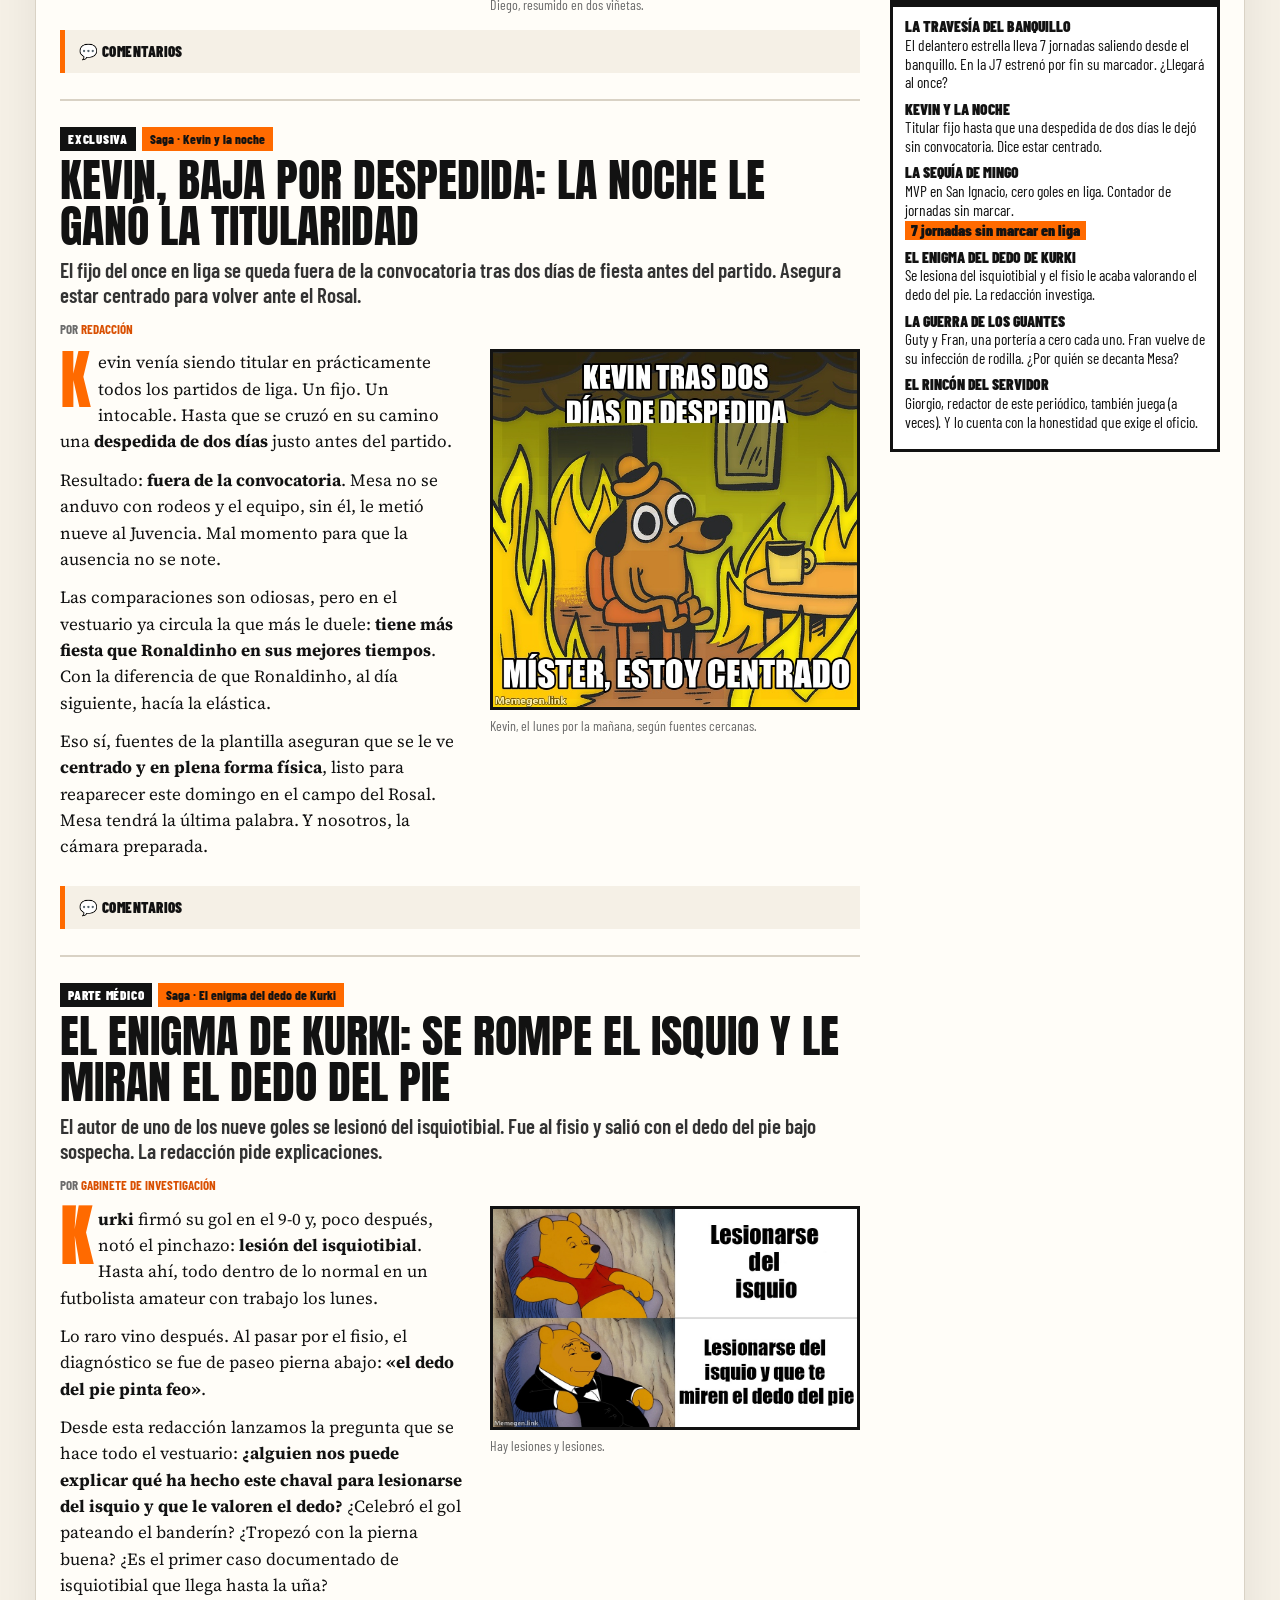
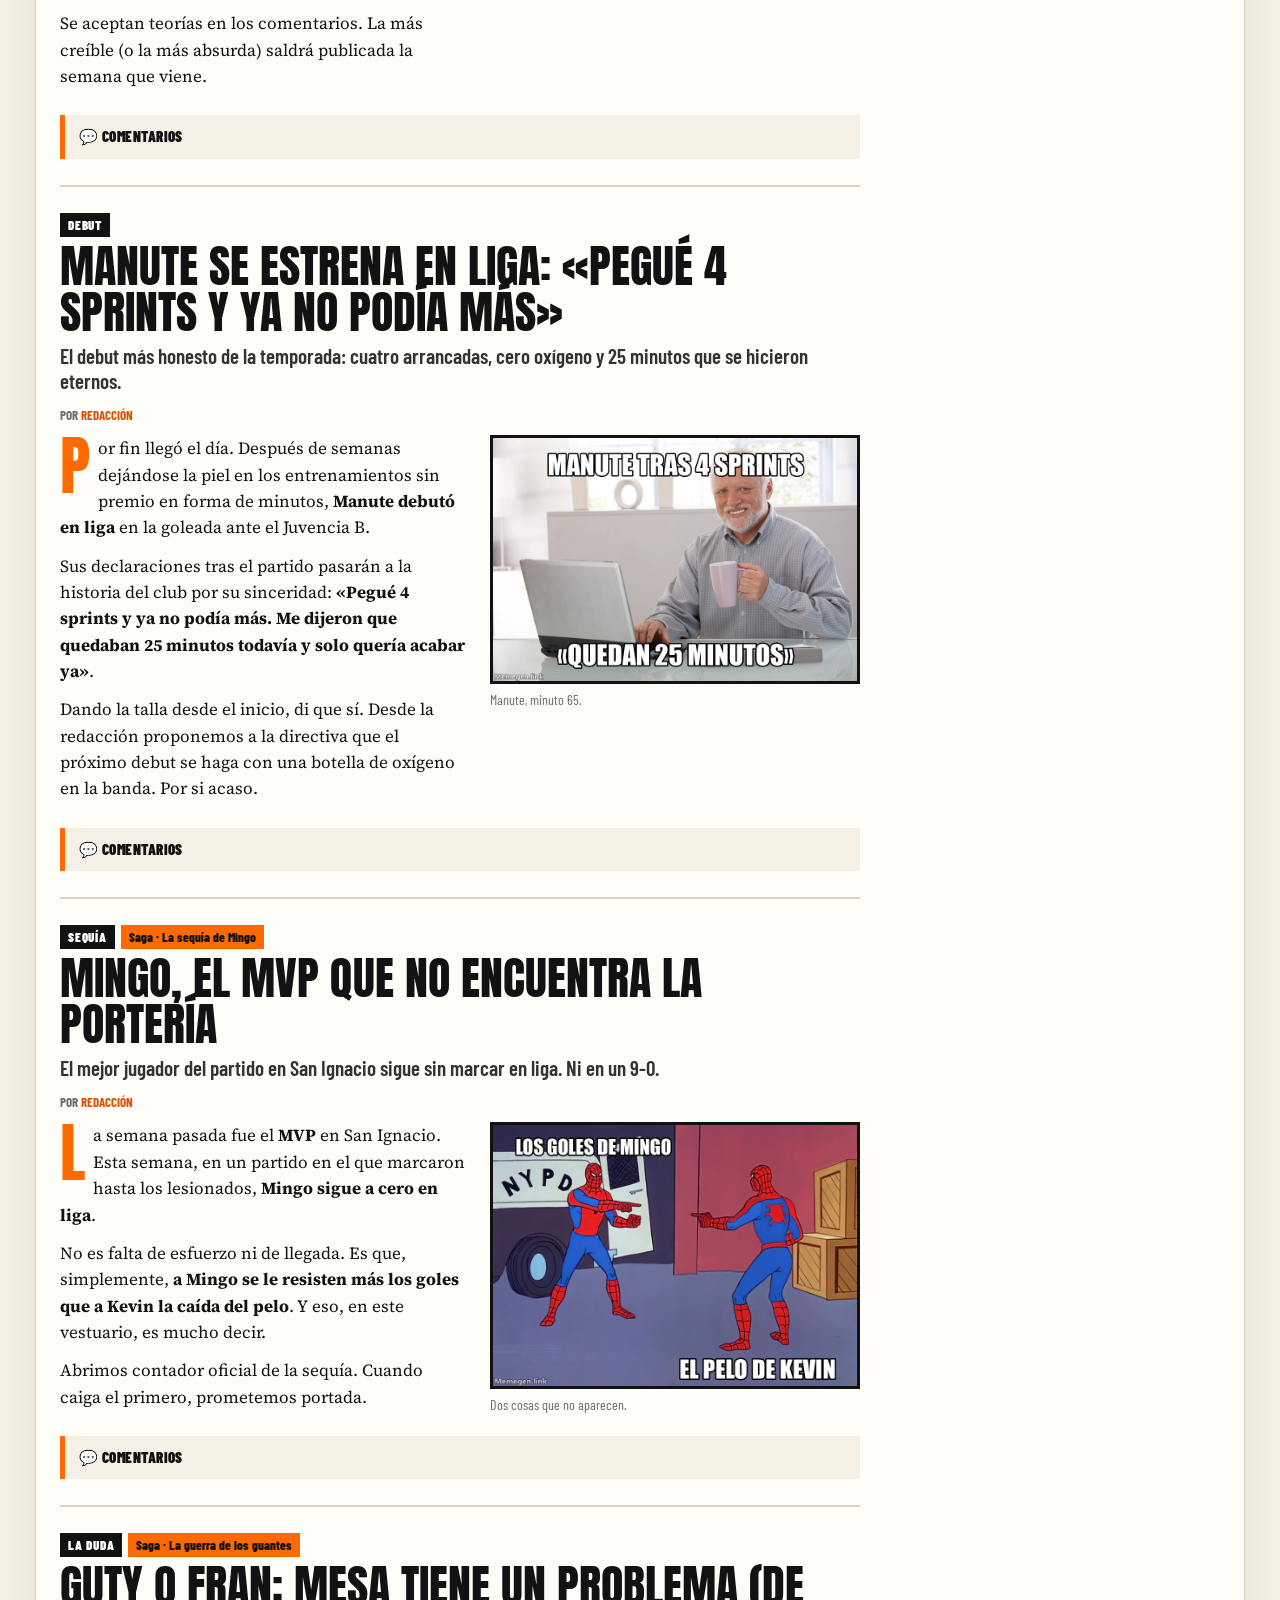
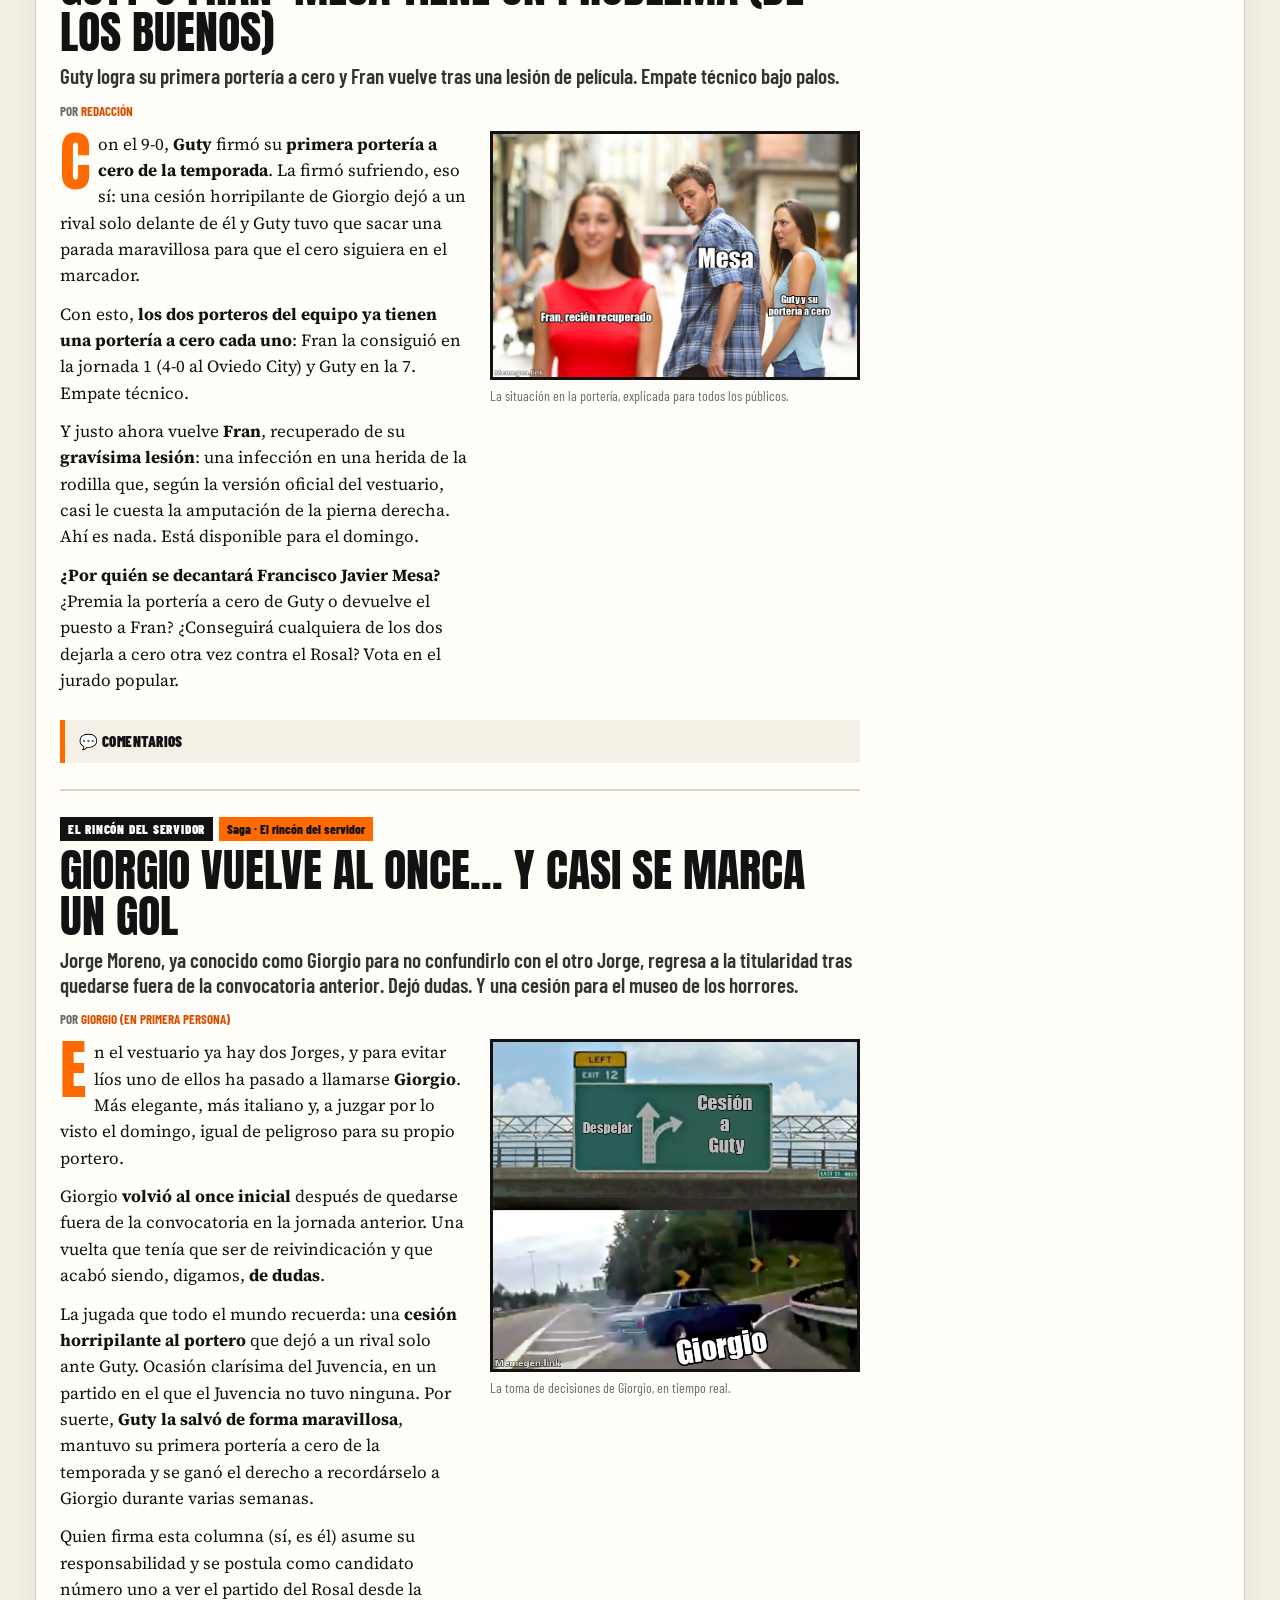
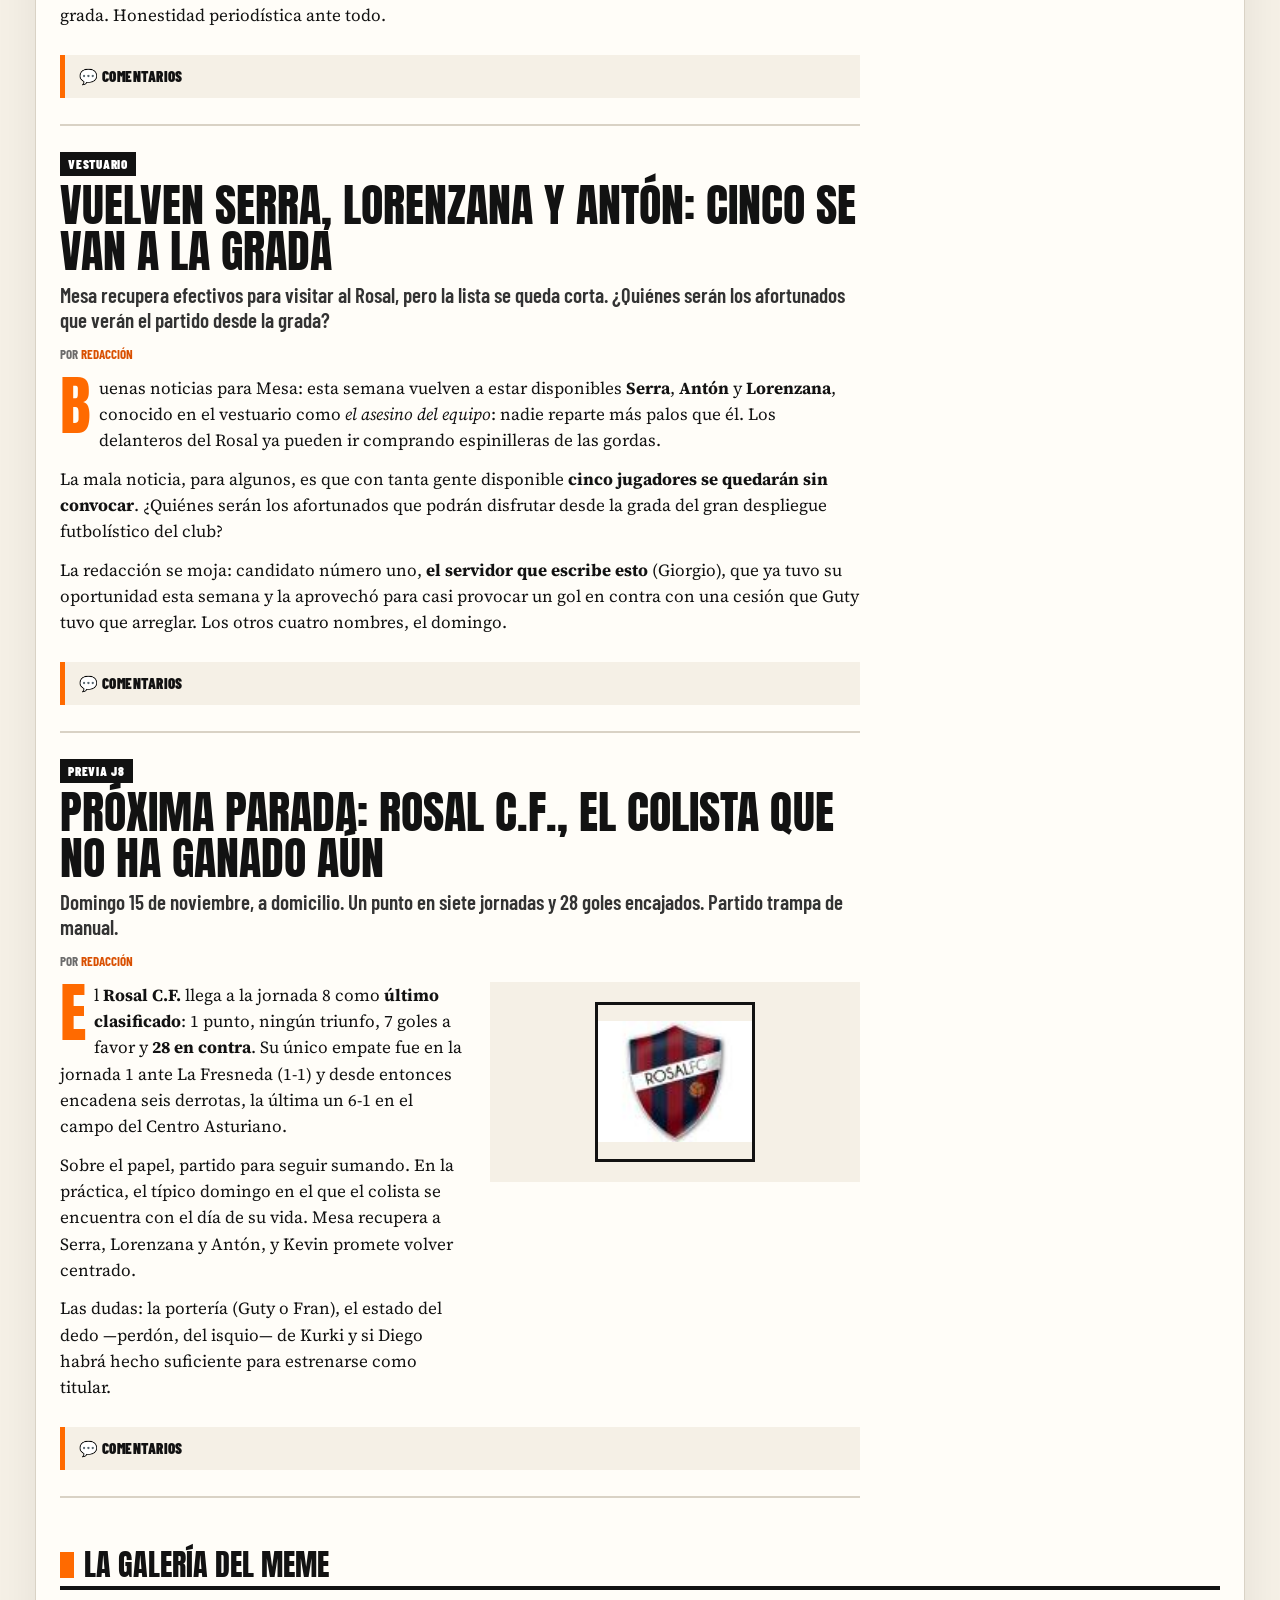
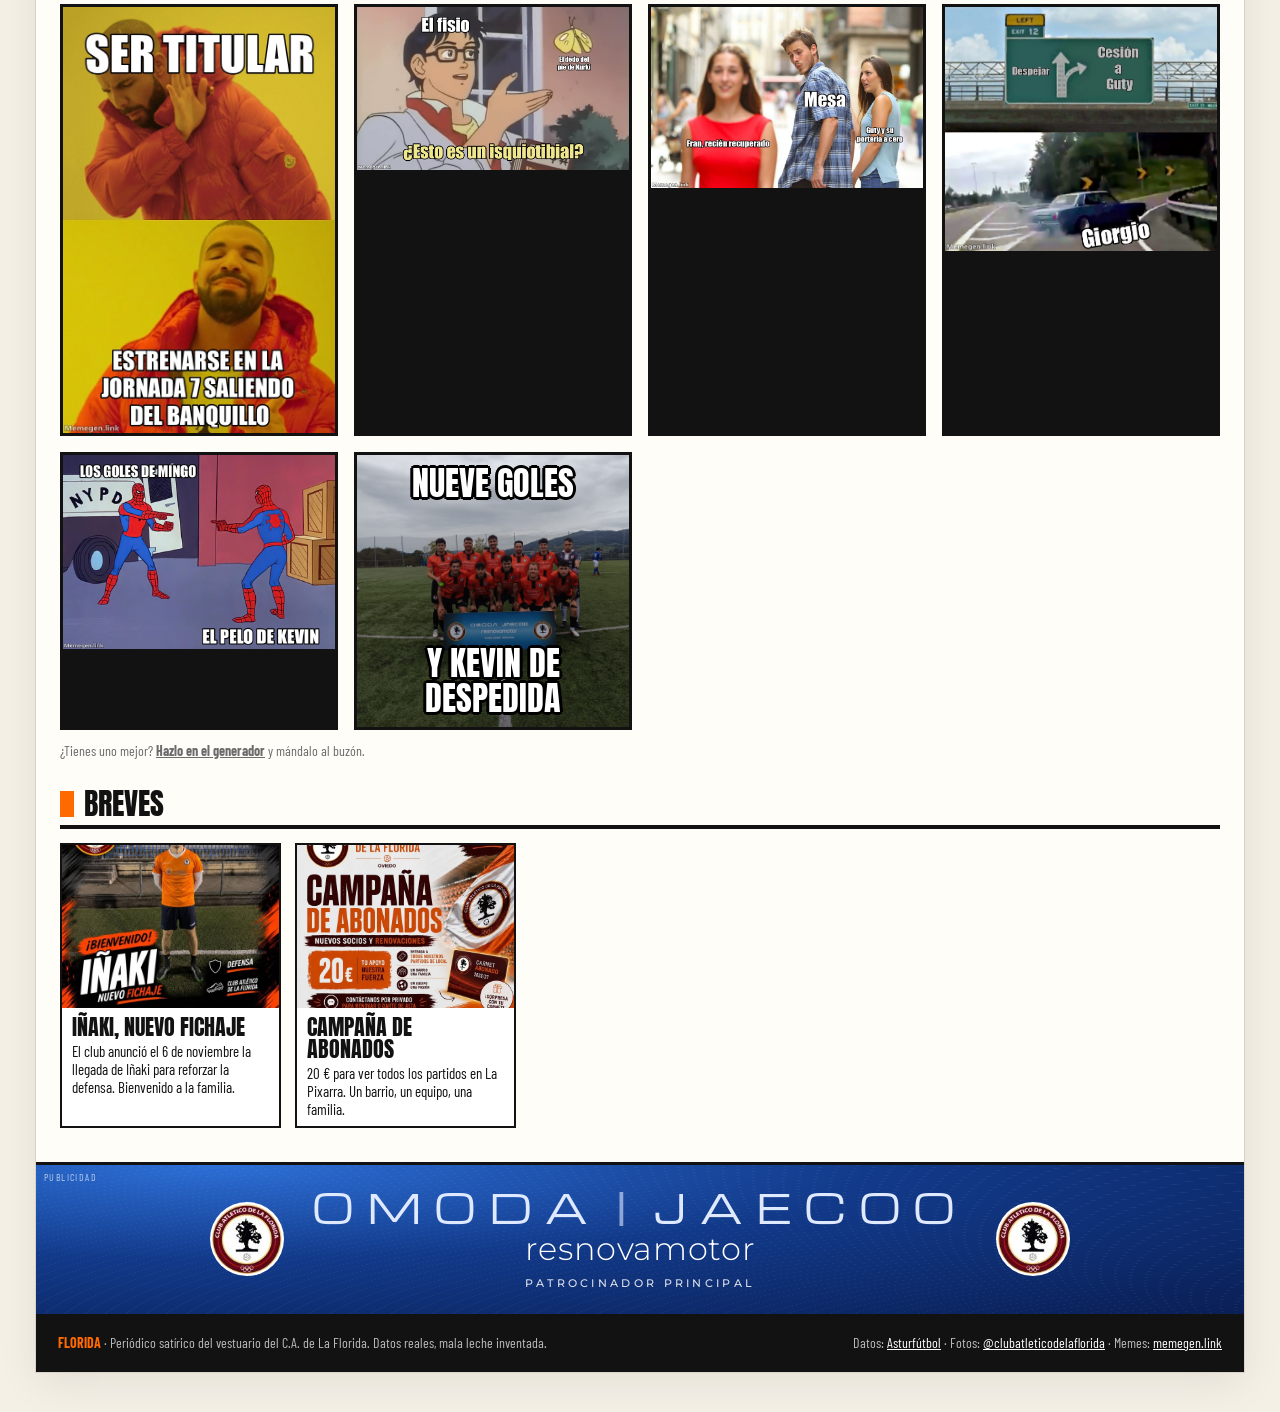
==== commit 8b7fc3e4: "El diario pasa a llamarse FLORIDA y estrena publicidad del patrocinador Faldones y robapáginas de Om" ====
--- a/index.html
+++ b/index.html
@@ -3,16 +3,16 @@
 <head>
 <meta charset="utf-8">
 <meta name="viewport" content="width=device-width, initial-scale=1">
-<title>PIXARRA · Diario del C.A. de La Florida</title>
-<meta name="description" content="PIXARRA, el diario deportivo (y satírico) del Club Atlético de La Florida, Oviedo.">
-<meta property="og:site_name" content="PIXARRA">
-<meta property="og:title" content="PIXARRA · Diario del C.A. de La Florida">
+<title>FLORIDA · Diario del C.A. de La Florida</title>
+<meta name="description" content="FLORIDA, el diario deportivo (y satírico) del Club Atlético de La Florida, Oviedo.">
+<meta property="og:site_name" content="FLORIDA">
+<meta property="og:title" content="FLORIDA · Diario del C.A. de La Florida">
 <meta property="og:description" content="El diario deportivo del Club Atlético de La Florida. Un barrio. Un equipo. Una familia.">
 <meta property="og:image" content="img/ig/j7-1.jpg">
 <meta name="theme-color" content="#ff6a00">
 <link rel="icon" href="img/escudos/florida.jpg">
 <link rel="preconnect" href="https://fonts.googleapis.com"><link rel="preconnect" href="https://fonts.gstatic.com" crossorigin>
-<link href="https://fonts.googleapis.com/css2?family=Alfa+Slab+One&family=Anton&family=Barlow+Condensed:ital,wght@0,500;0,600;0,700;0,800;0,900;1,700;1,900&family=Source+Serif+4:ital,opsz,wght@0,8..60,400;0,8..60,700;1,8..60,400&display=swap" rel="stylesheet">
+<link href="https://fonts.googleapis.com/css2?family=Alfa+Slab+One&family=Anton&family=Michroma&family=Montserrat:wght@300;500&family=Barlow+Condensed:ital,wght@0,500;0,600;0,700;0,800;0,900;1,700;1,900&family=Source+Serif+4:ital,opsz,wght@0,8..60,400;0,8..60,700;1,8..60,400&display=swap" rel="stylesheet">
 <link rel="stylesheet" href="css/style.css">
 </head>
 <body data-pagina="edicion">
--- a/css/style.css
+++ b/css/style.css
@@ -1,4 +1,4 @@
-/* PIXARRA · Diario deportivo del Club Atlético de La Florida */
+/* FLORIDA · Diario deportivo del Club Atlético de La Florida */
 :root{
   --naranja:#ff6a00; --naranja-2:#ff8c1a; --naranja-osc:#d94f00;
   --negro:#121212; --negro-2:#1d1d1d; --gris:#6b6b6b; --linea:#d9d2c5;
@@ -274,3 +274,29 @@
 footer.pie b{color:var(--naranja)}
 footer.pie a{color:#fff}
 .oculto{display:none!important}
+
+/* ───────── Publicidad (patrocinador) ───────── */
+.ad{position:relative;display:flex;align-items:center;justify-content:center;gap:28px;text-decoration:none;color:#fff;overflow:hidden;
+  background:radial-gradient(120% 140% at 15% 0%,#2d6fd6 0%,#123a8a 45%,#0a1f55 100%)}
+.ad::before{content:"";position:absolute;inset:0;opacity:.35;pointer-events:none;
+  background:repeating-radial-gradient(ellipse at 110% 120%,transparent 0 18px,rgba(255,255,255,.18) 19px,transparent 20px)}
+.ad>*{position:relative}
+.ad-tag{position:absolute;top:5px;left:8px;font-family:var(--f-cond);font-size:10px;letter-spacing:.14em;text-transform:uppercase;opacity:.65}
+.ad-escudo{width:74px;height:74px;border-radius:50%;background:#fff;padding:2px;flex:none}
+.ad-marca{display:flex;flex-direction:column;align-items:center;line-height:1}
+.ad-oj{font-family:"Michroma",var(--f-cond);font-size:clamp(22px,3.6vw,40px);letter-spacing:.32em;color:#dfe9ff;white-space:nowrap}
+.ad-oj i{font-style:normal;opacity:.6;letter-spacing:0;margin:0 .1em 0 -.2em}
+.ad-rn{font-family:"Montserrat",var(--f-cond);font-weight:300;font-size:clamp(20px,2.8vw,32px);letter-spacing:.02em;margin-top:6px}
+.ad-sub{font-family:"Montserrat",var(--f-cond);font-weight:500;font-size:11px;letter-spacing:.3em;text-transform:uppercase;opacity:.85;margin-top:10px}
+.ad-centro{display:flex;flex-direction:column;align-items:center}
+.ad-faldon{padding:22px 20px;border-top:3px solid var(--negro);border-bottom:3px solid var(--negro)}
+.ad-faldon:hover .ad-oj{color:#fff}
+.ad-franja{border-bottom:6px solid var(--negro)}
+.ad-franja .ad-faldon{border:0}
+.ad-pie .ad-faldon{border-bottom:0}
+.ad-roba{flex-direction:column;gap:10px;padding:26px 16px 18px;border:3px solid var(--negro);text-align:center;min-height:300px}
+.ad-roba .ad-oj{font-size:21px}
+.ad-roba .ad-rn{font-size:22px}
+.ad-roba .ad-claim{margin:4px 0 0;font-family:var(--f-cond);font-size:19px;line-height:1.15}
+.ad-roba .ad-claim b{color:var(--naranja-2);font-weight:900;text-transform:uppercase}
+@media (max-width:640px){.ad-faldon .ad-escudo{width:48px;height:48px}.ad-faldon{gap:12px;padding:20px 10px}.ad-oj{letter-spacing:.18em}.ad-faldon .ad-escudo:last-child{display:none}}
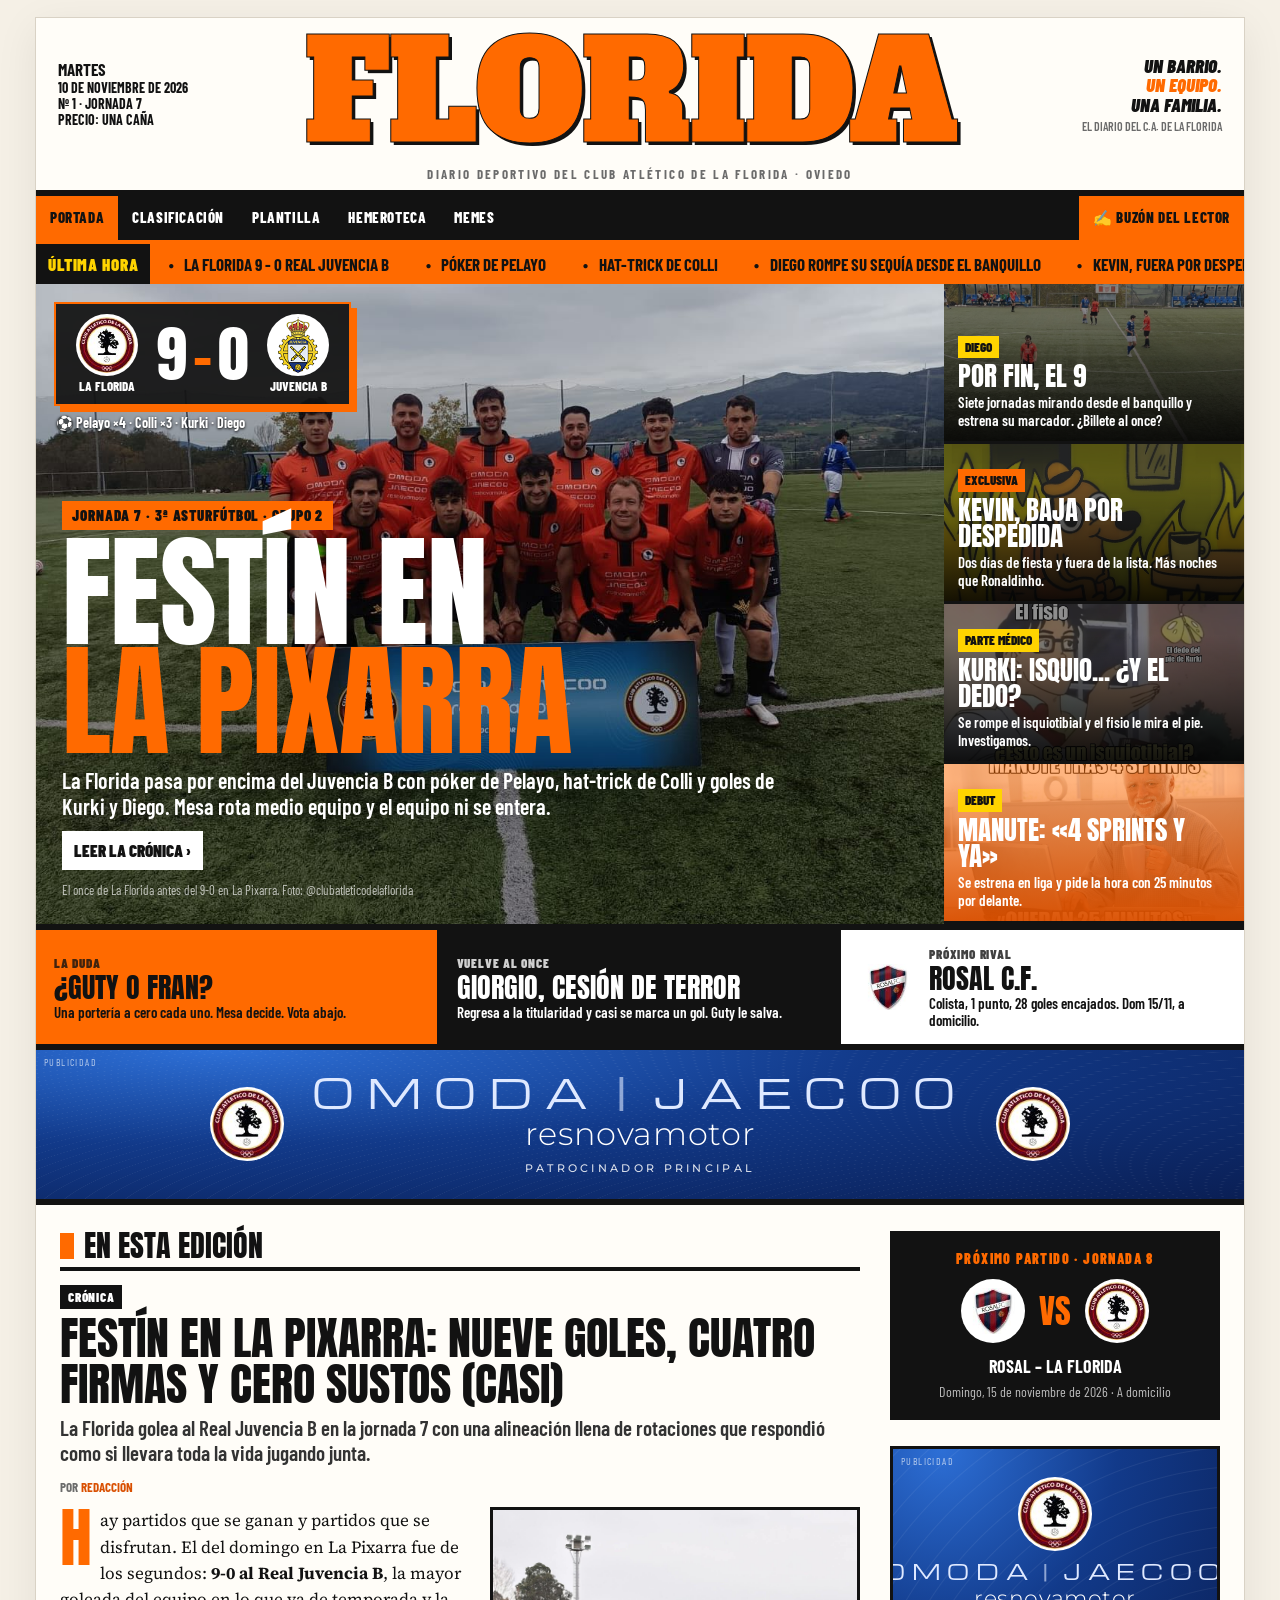
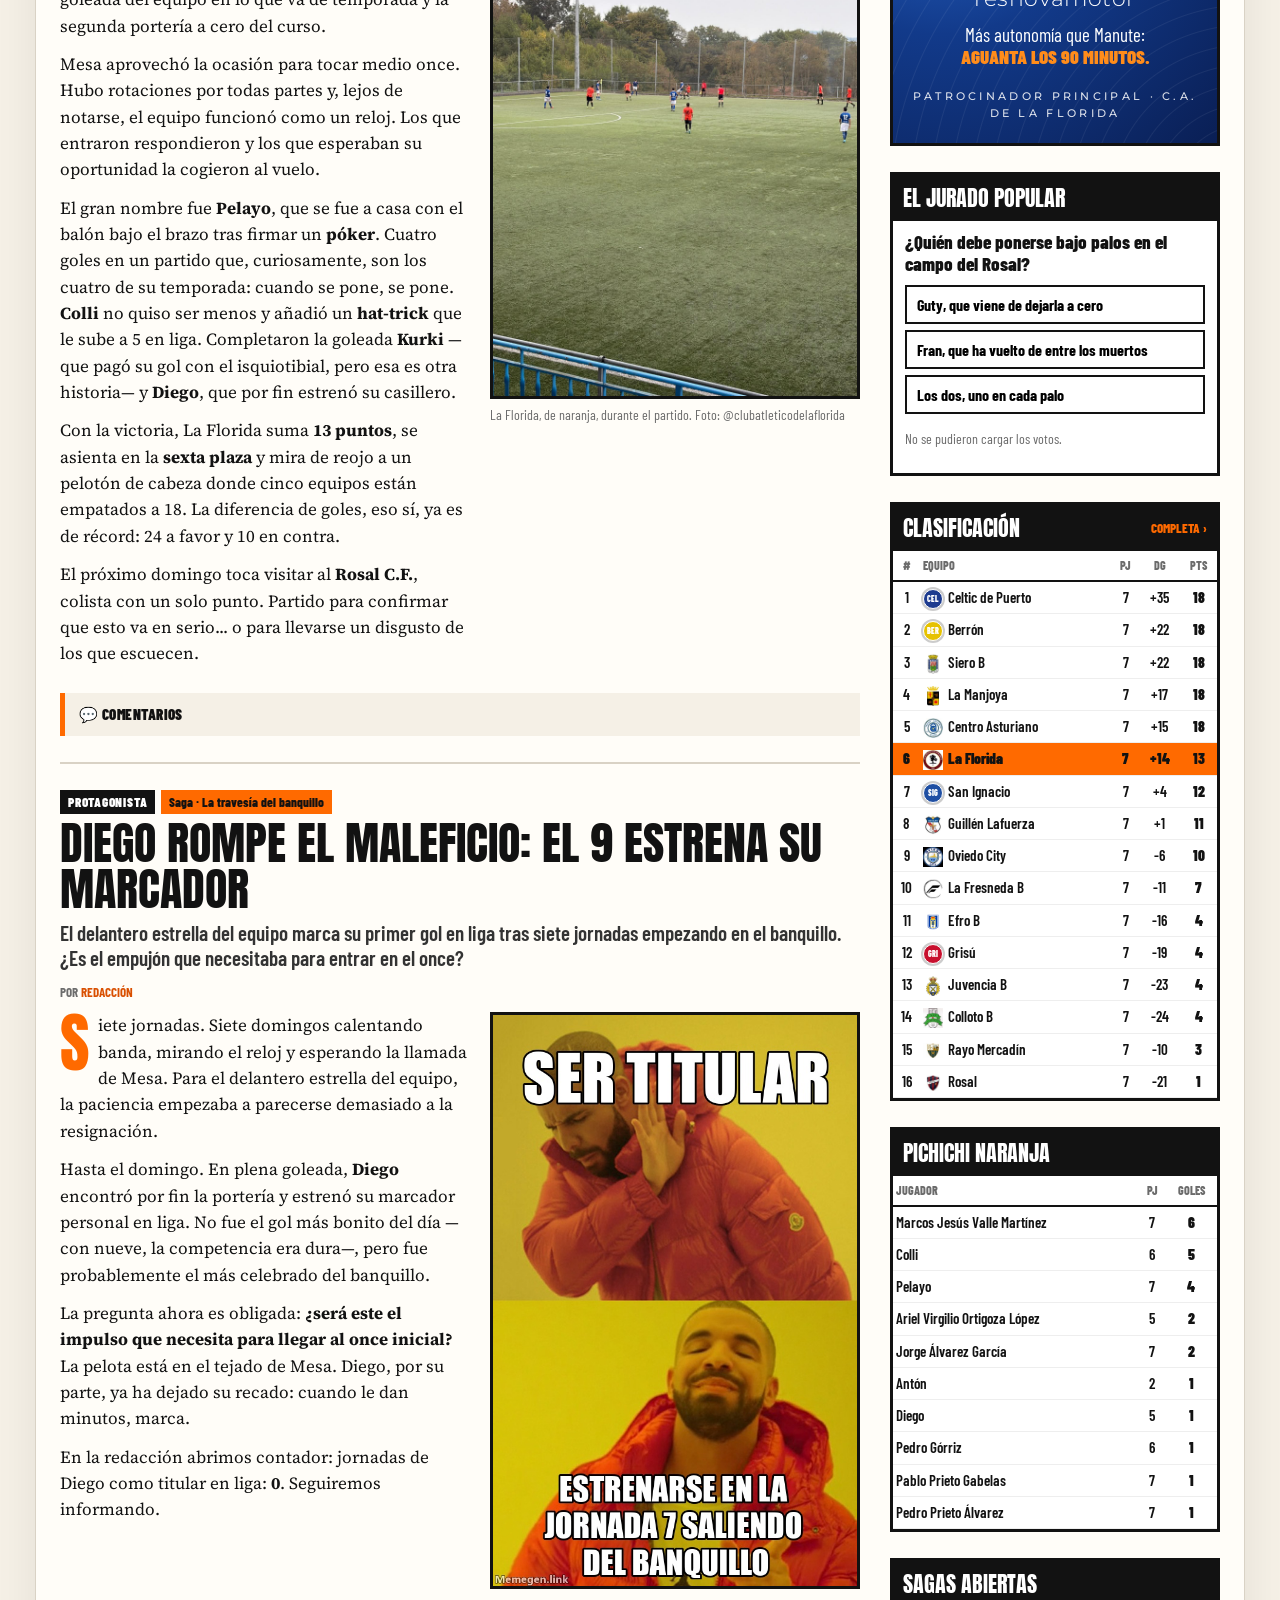
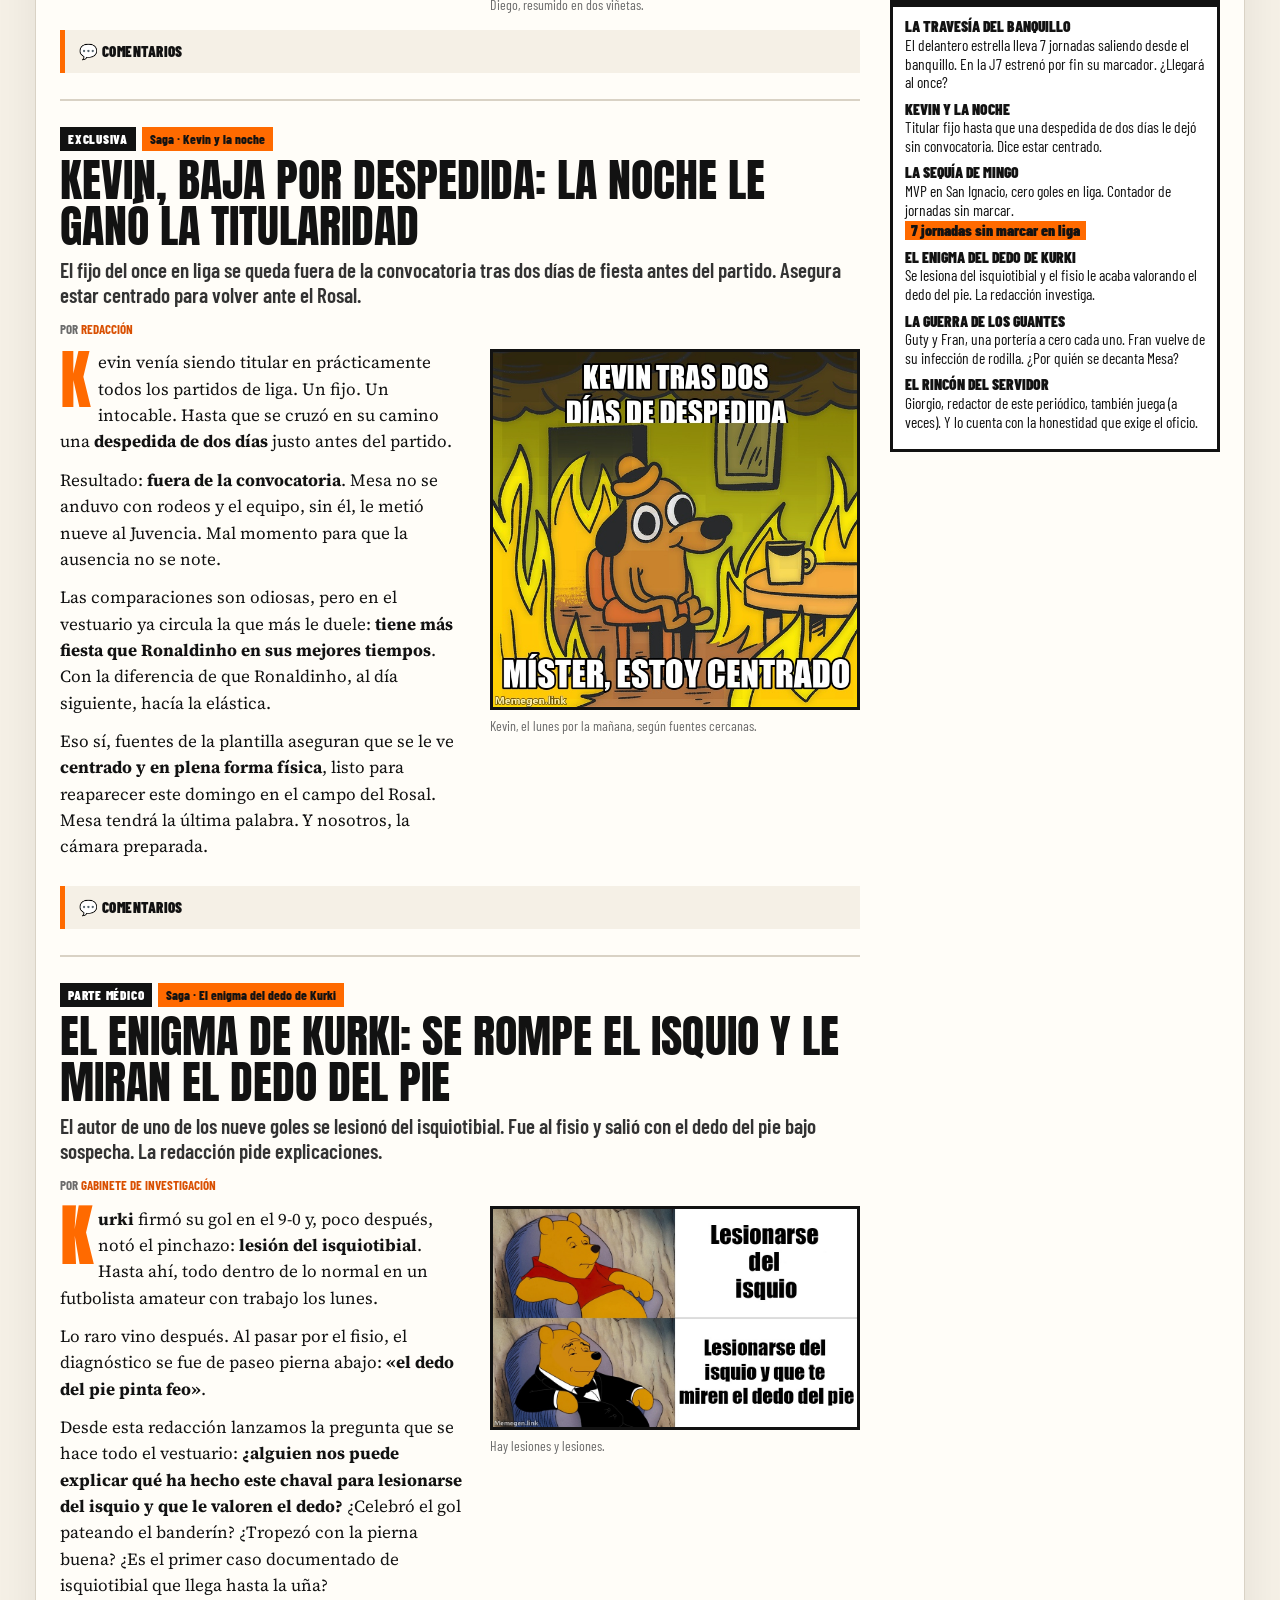
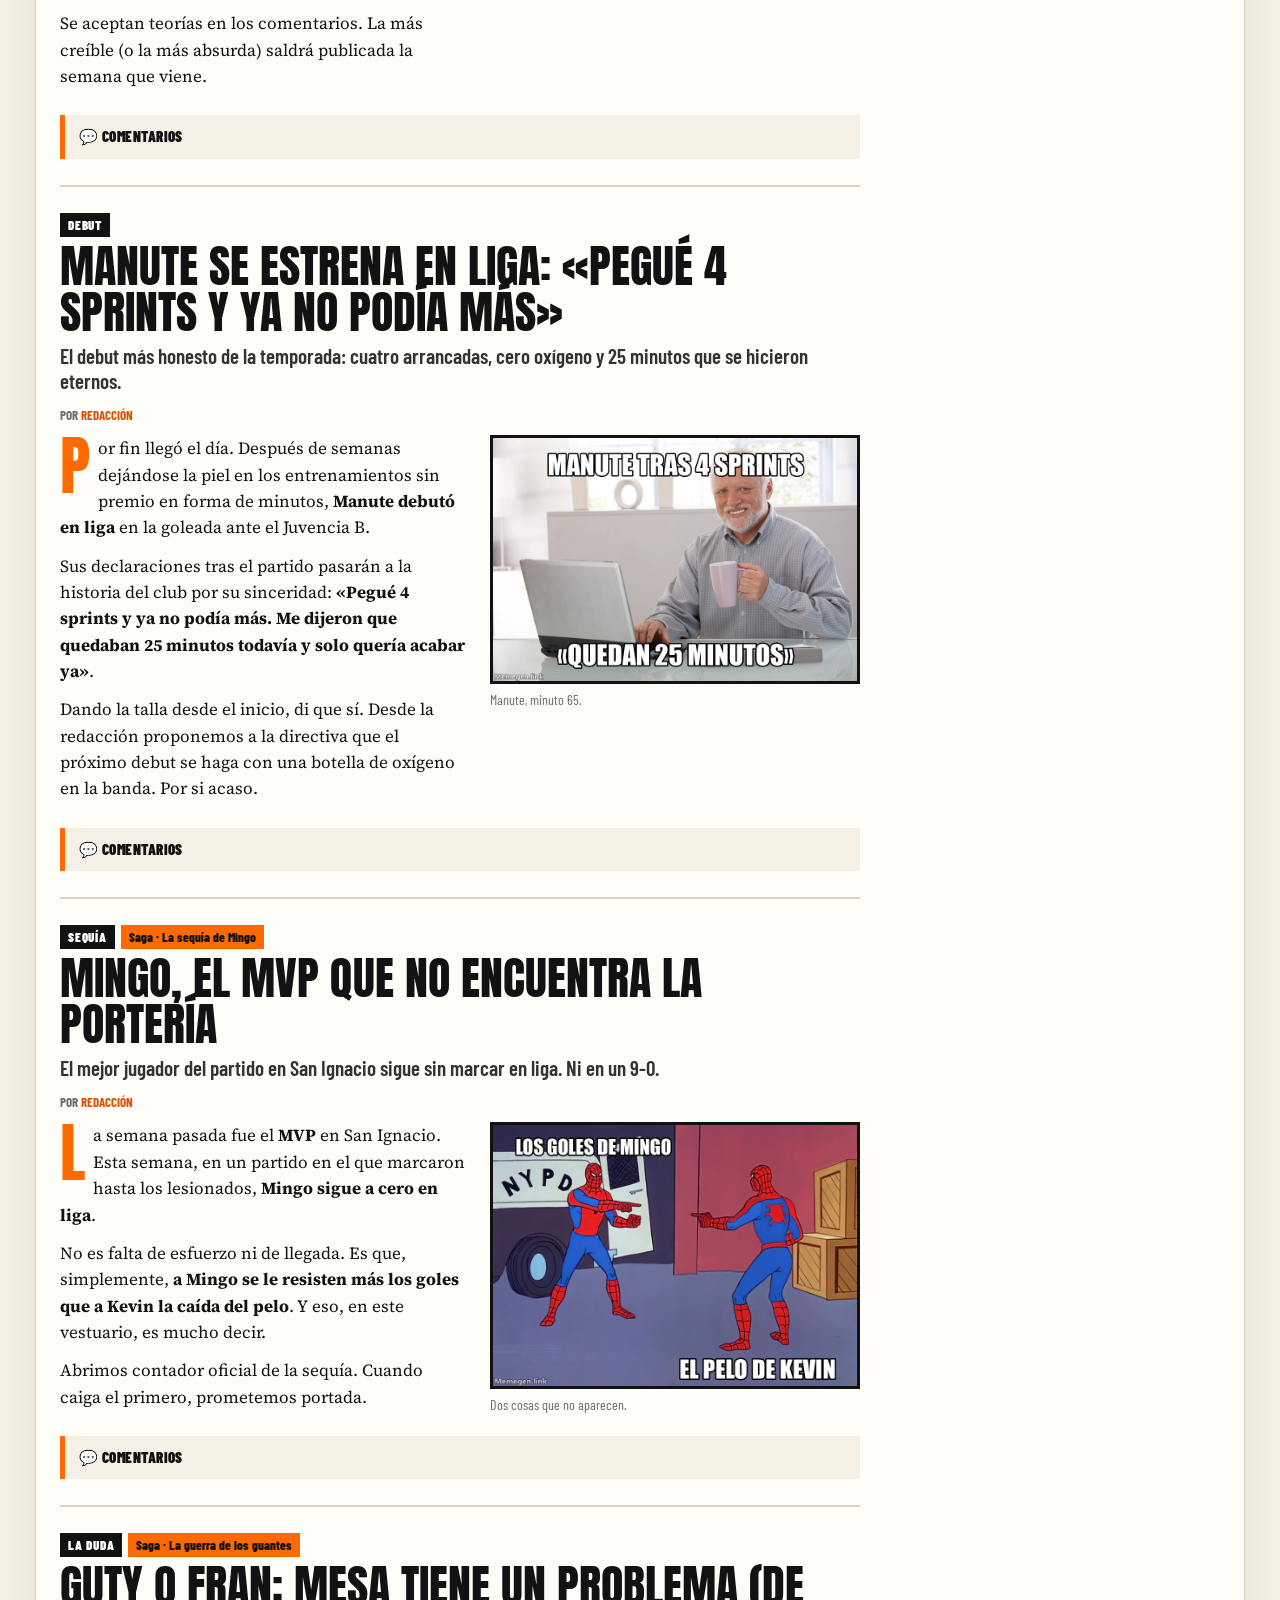
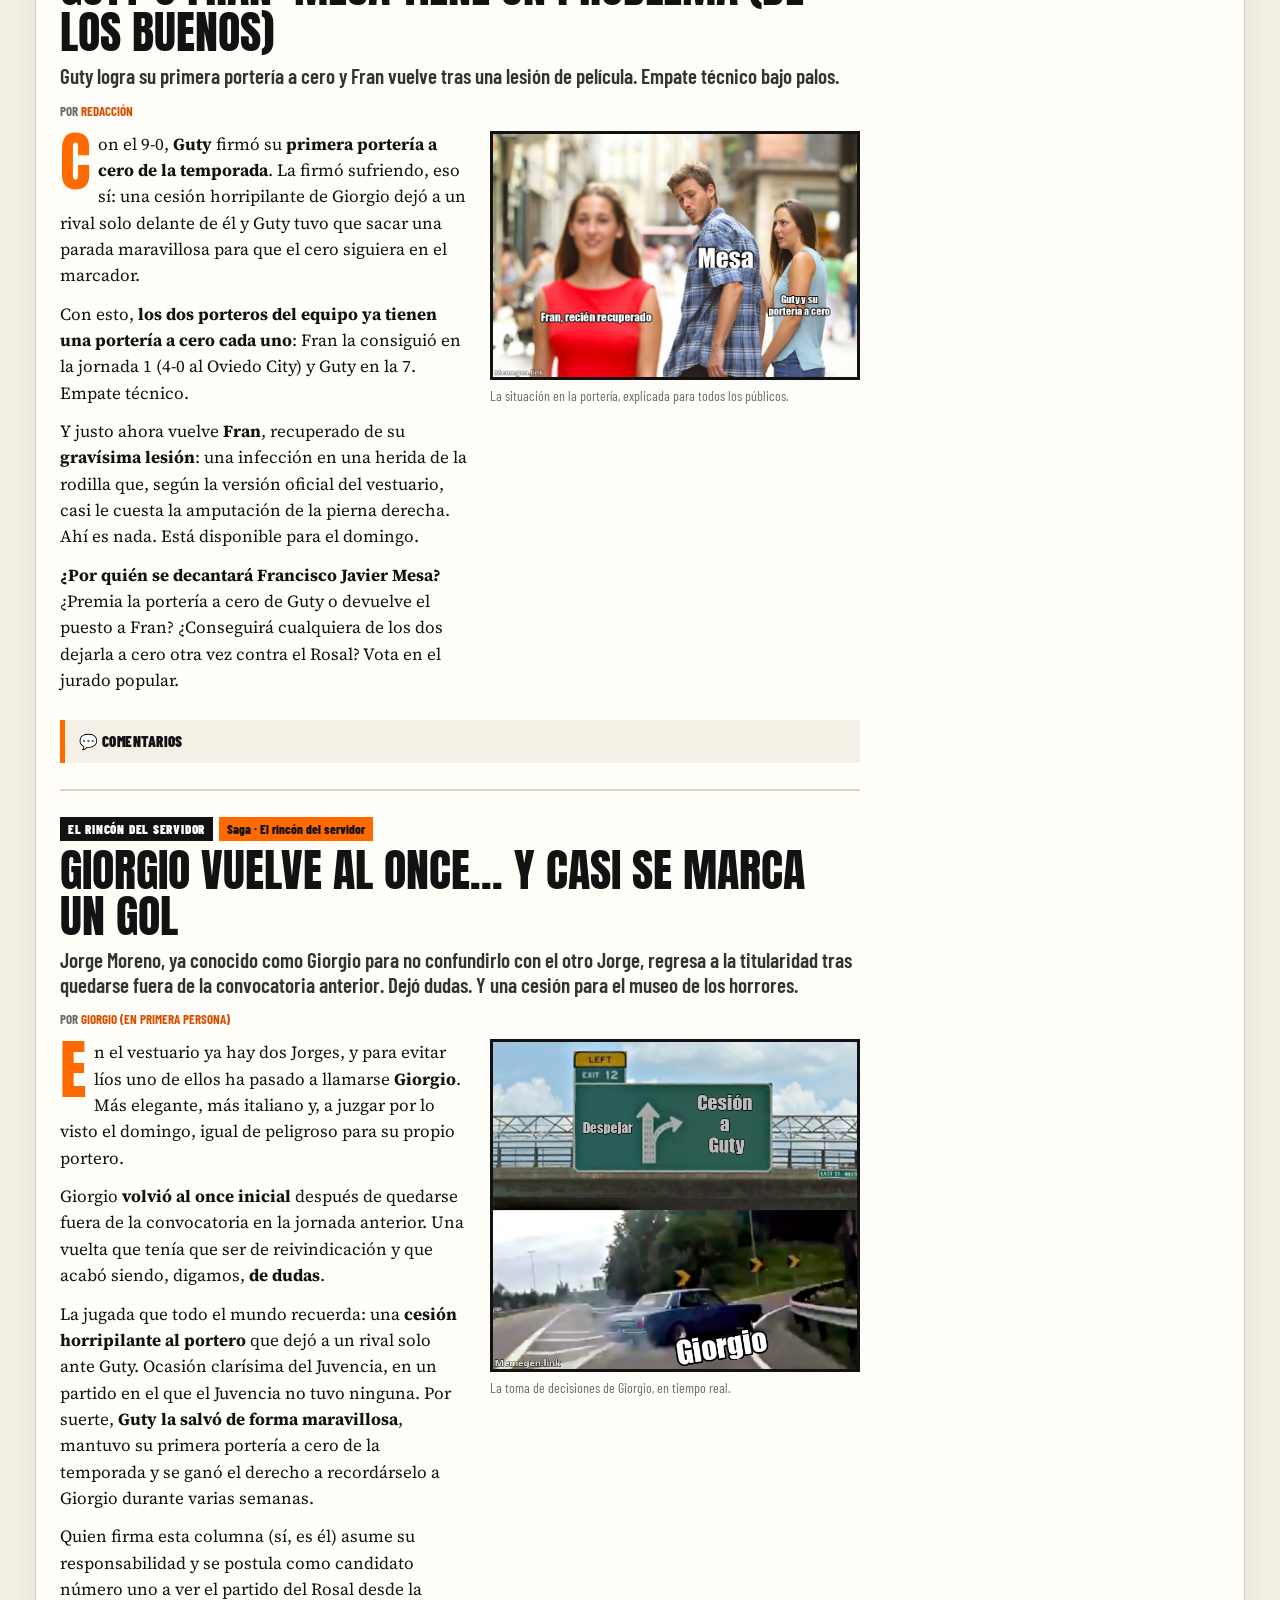
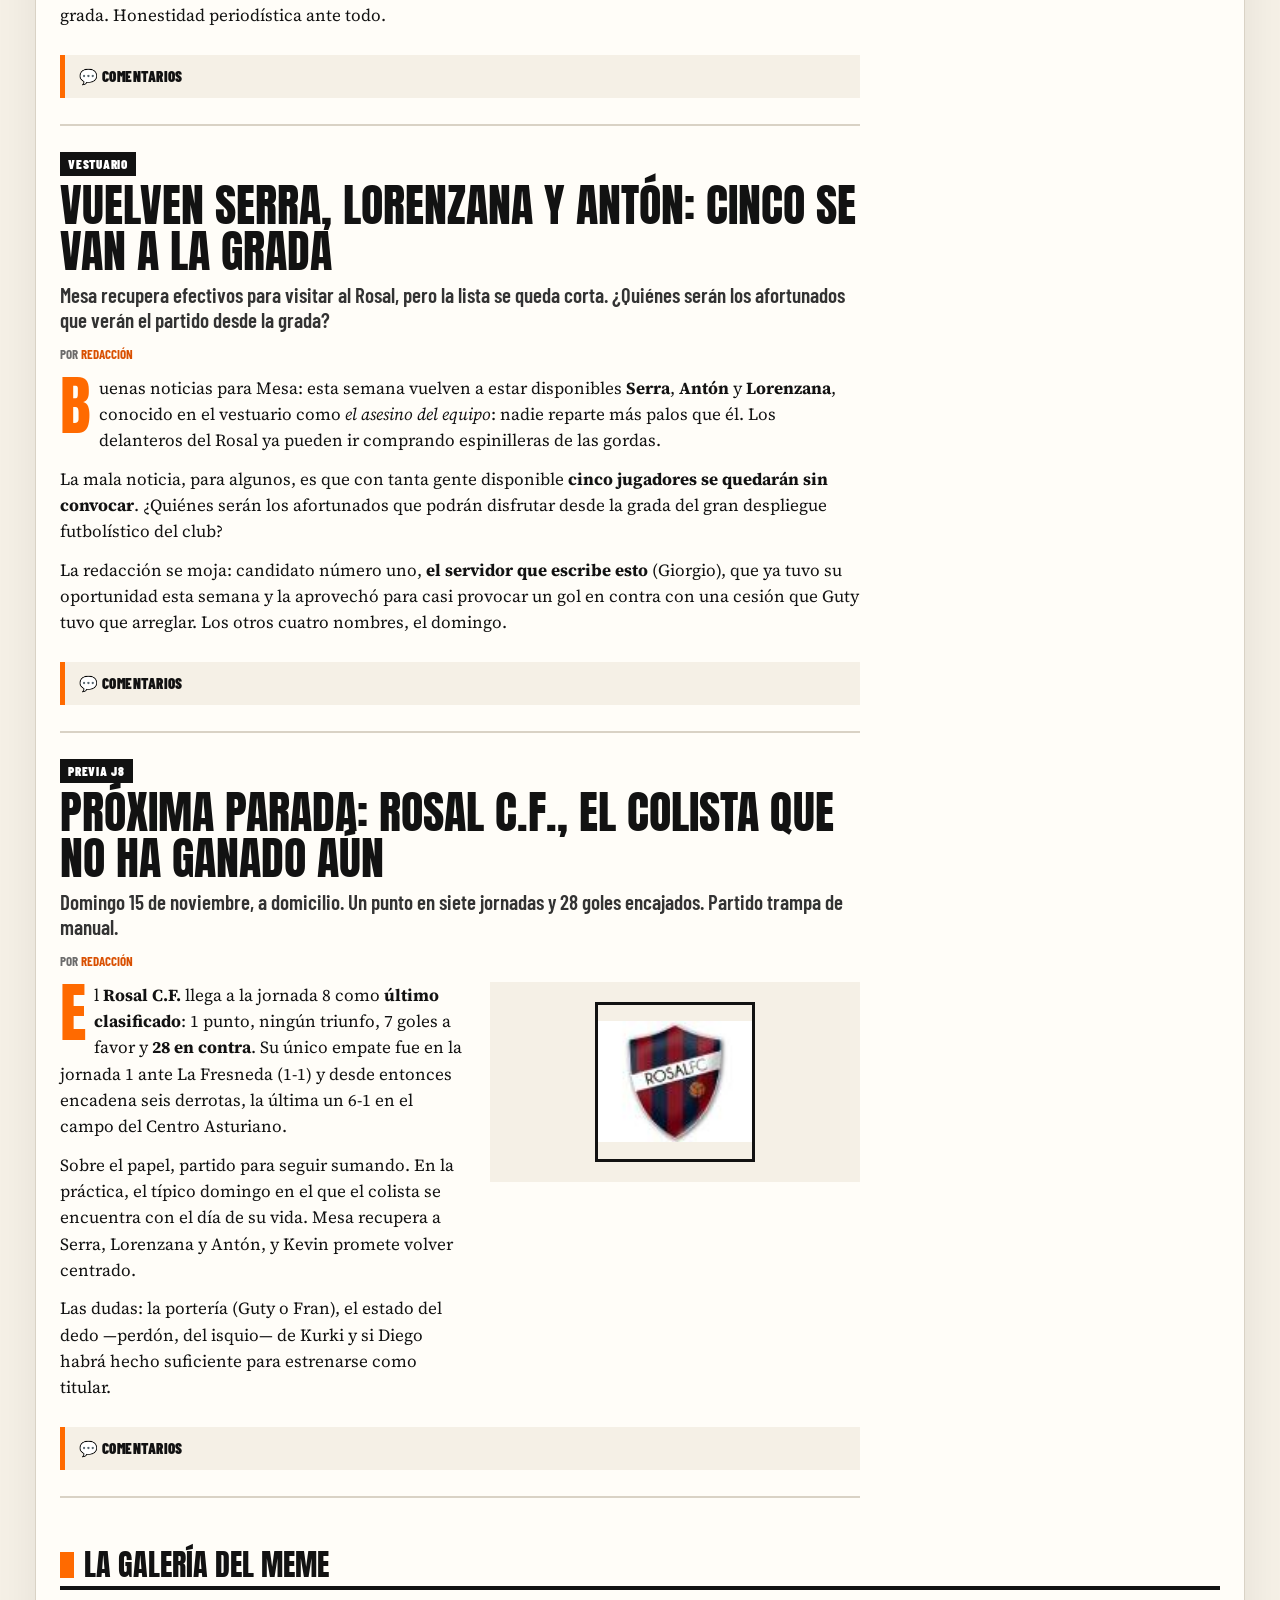
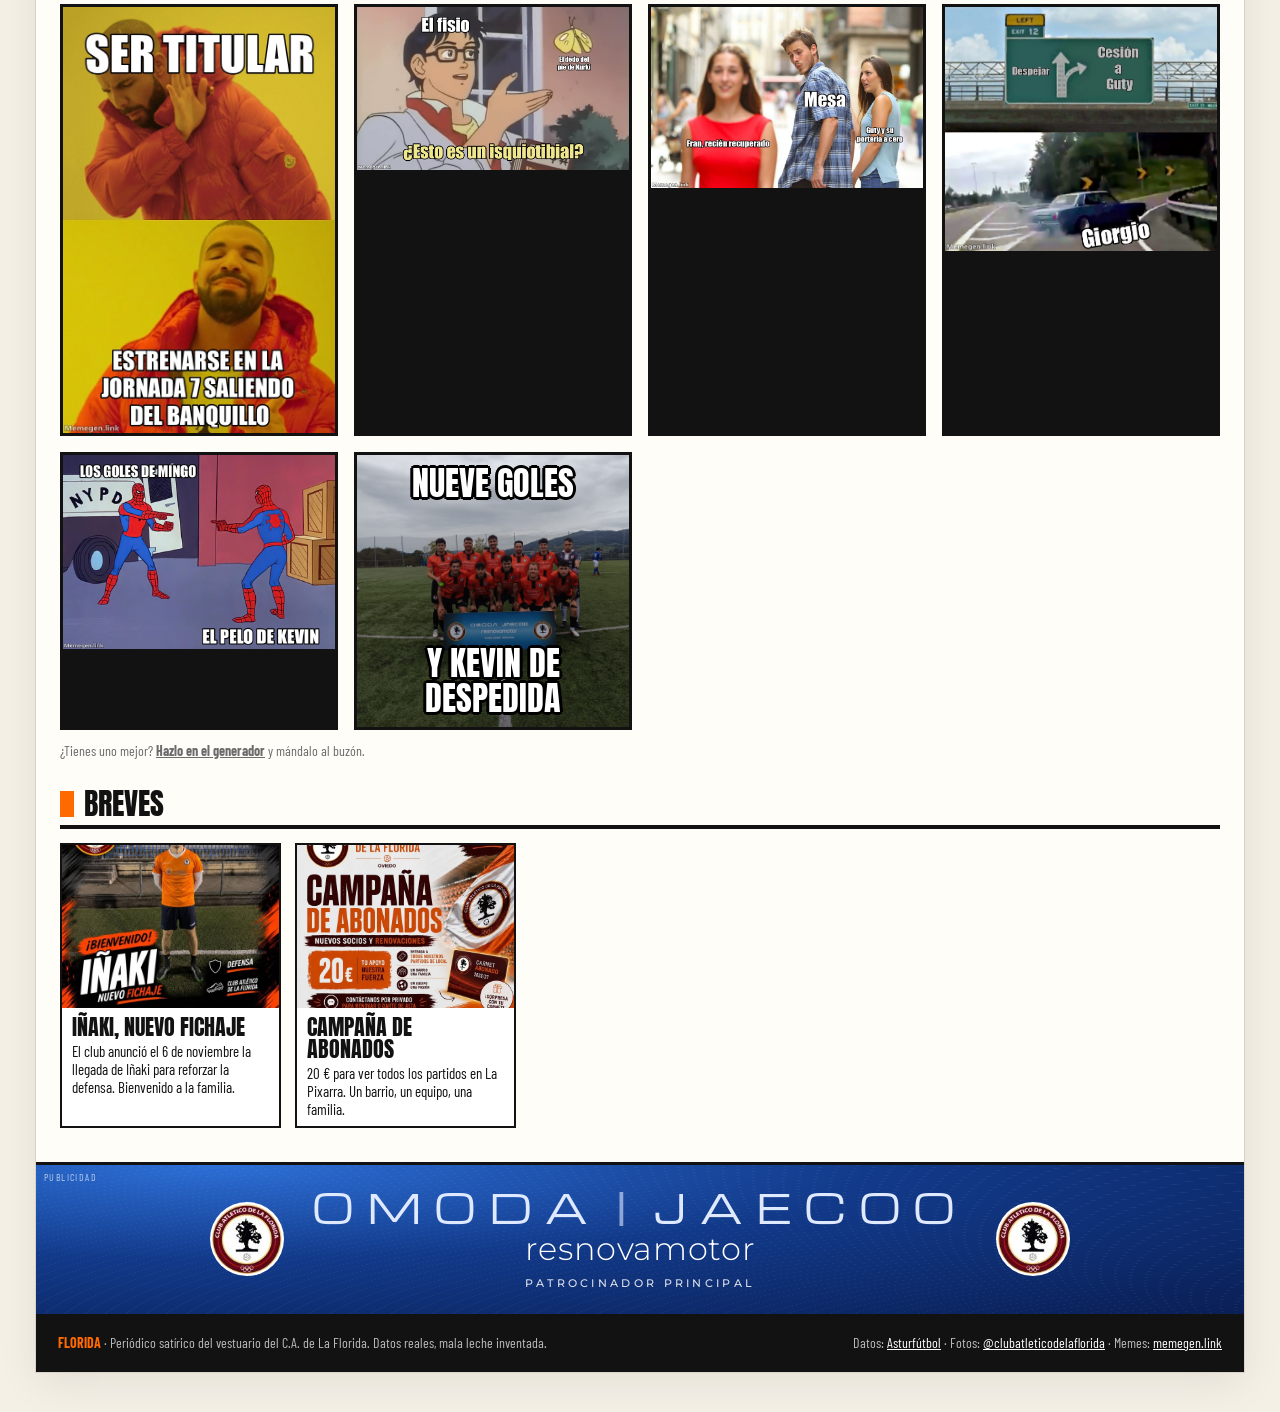
==== commit d968783e: "Conecta el buzón, los comentarios y las encuestas a Supabase Co-Authored-By: Claude Opus 5.5 <norepl" ====
--- a/index.html
+++ b/index.html
@@ -13,12 +13,12 @@
 <link rel="icon" href="img/escudos/florida.jpg">
 <link rel="preconnect" href="https://fonts.googleapis.com"><link rel="preconnect" href="https://fonts.gstatic.com" crossorigin>
 <link href="https://fonts.googleapis.com/css2?family=Alfa+Slab+One&family=Anton&family=Michroma&family=Montserrat:wght@300;500&family=Barlow+Condensed:ital,wght@0,500;0,600;0,700;0,800;0,900;1,700;1,900&family=Source+Serif+4:ital,opsz,wght@0,8..60,400;0,8..60,700;1,8..60,400&display=swap" rel="stylesheet">
-<link rel="stylesheet" href="css/style.css">
+<link rel="stylesheet" href="css/style.css?v=20261110e">
 </head>
 <body data-pagina="edicion">
 <div class="wrap"><div class="paper" id="app"><div class="pagina"><p class="aviso">Imprimiendo la edición…</p></div></div></div>
-<script src="js/config.js"></script>
-<script src="js/app.js"></script>
+<script src="js/config.js?v=20261110e"></script>
+<script src="js/app.js?v=20261110e"></script>
 
 </body>
 </html>
--- a/css/style.css
+++ b/css/style.css
@@ -21,7 +21,7 @@
 .mast{display:grid;grid-template-columns:150px 1fr 170px;align-items:center;gap:12px;padding:14px 22px 6px;border-bottom:6px solid var(--negro)}
 .mast .meta{font-family:var(--f-cond);font-weight:700;text-transform:uppercase;font-size:14px;line-height:1.15}
 .mast .meta b{display:block;font-size:17px}
-.mast .logo{font-family:var(--f-mast);color:var(--naranja);text-decoration:none;text-align:center;font-size:clamp(54px,11vw,138px);line-height:.9;letter-spacing:-.02em;
+.mast .logo{font-family:var(--f-mast);color:var(--naranja);text-decoration:none;text-align:center;font-size:clamp(40px,11vw,138px);line-height:.9;letter-spacing:-.02em;
   text-shadow:3px 3px 0 var(--negro);-webkit-text-stroke:1px var(--negro)}
 .mast .lema{font-family:var(--f-cond);font-weight:900;font-style:italic;text-transform:uppercase;font-size:19px;line-height:1.02;text-align:right}
 .mast .lema span{display:block}
@@ -300,3 +300,12 @@
 .ad-roba .ad-claim{margin:4px 0 0;font-family:var(--f-cond);font-size:19px;line-height:1.15}
 .ad-roba .ad-claim b{color:var(--naranja-2);font-weight:900;text-transform:uppercase}
 @media (max-width:640px){.ad-faldon .ad-escudo{width:48px;height:48px}.ad-faldon{gap:12px;padding:20px 10px}.ad-oj{letter-spacing:.18em}.ad-faldon .ad-escudo:last-child{display:none}}
+/* Pantallas muy estrechas */
+.cuerpo>*,.dos>*,.gen>*{min-width:0}
+.pieza h2,.hero h1,.lat h3,.fr h4{overflow-wrap:break-word}
+@media (max-width:420px){
+  .ad-oj{font-size:clamp(13px,5.2vw,22px);letter-spacing:.12em}
+  .ad-rn{font-size:18px}
+  .ad-sub{font-size:9px;letter-spacing:.18em;text-align:center}
+  .ad-faldon .ad-escudo{display:none}
+}
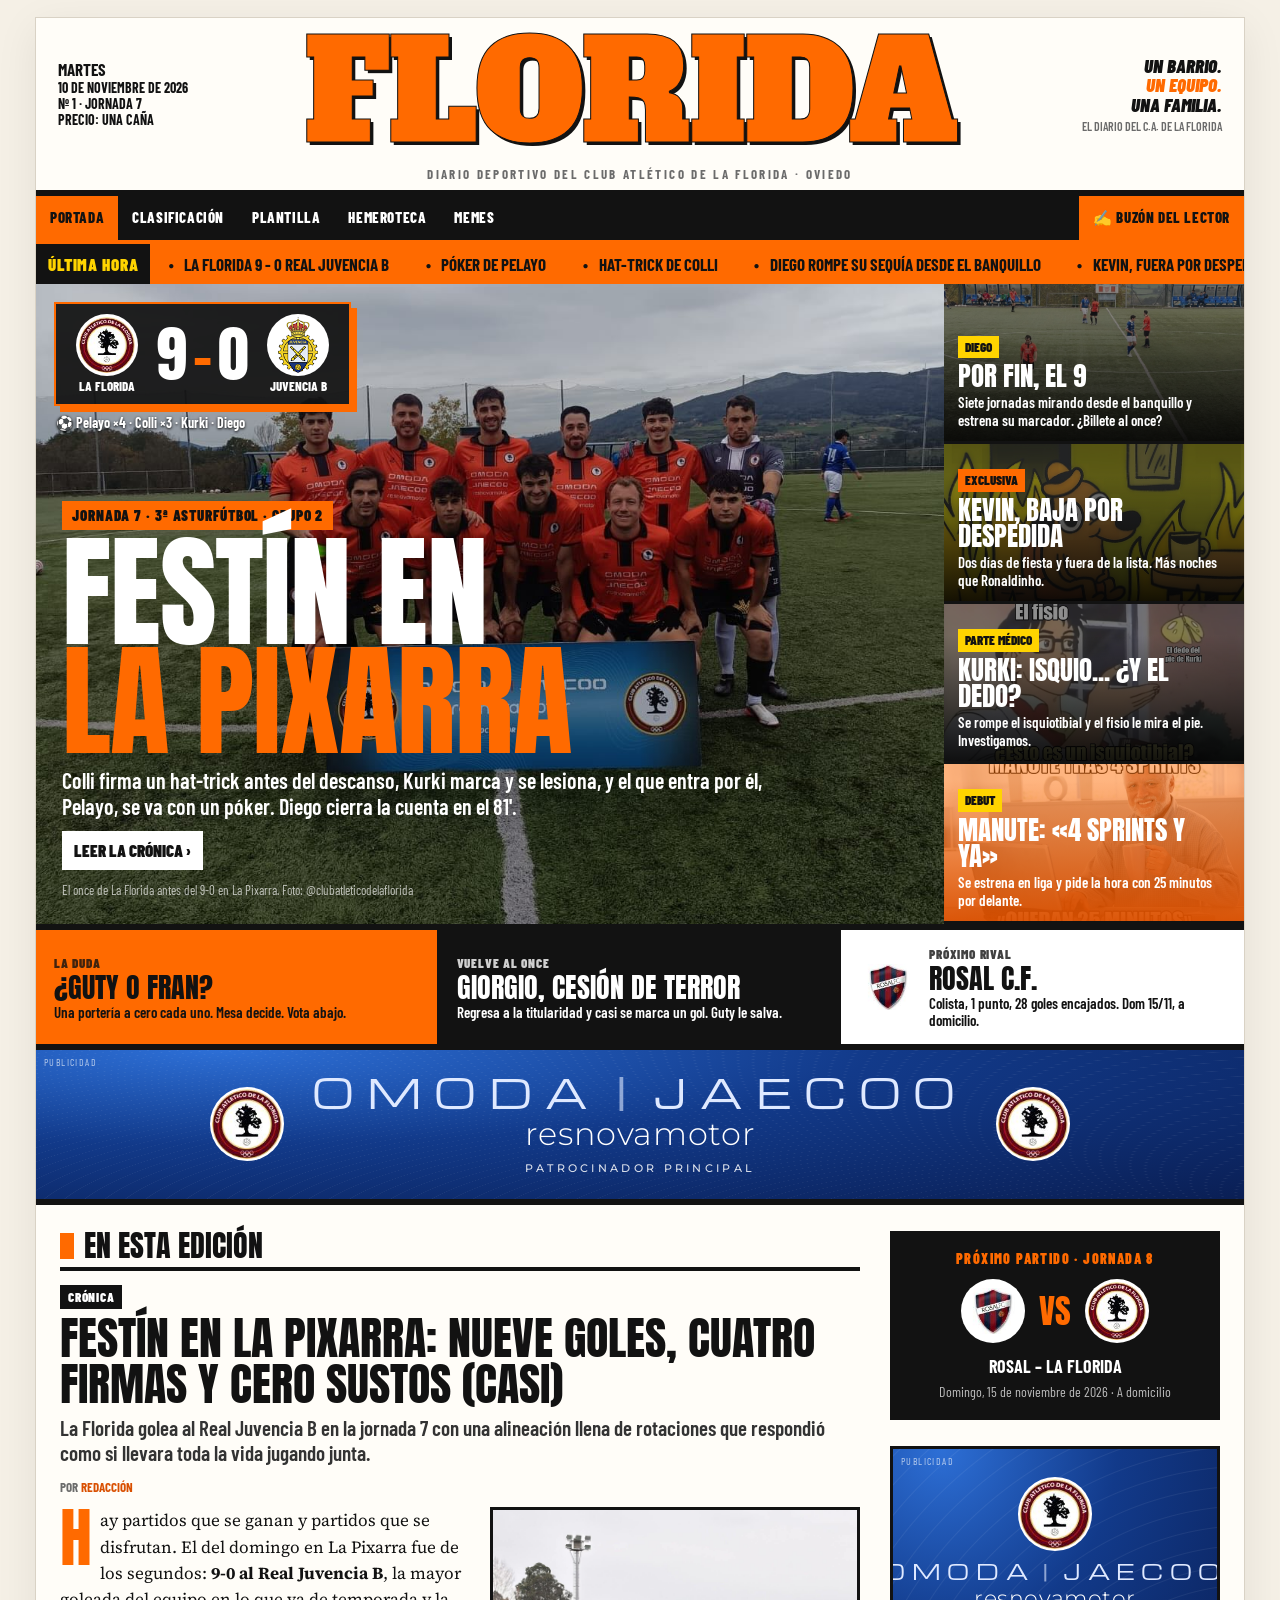
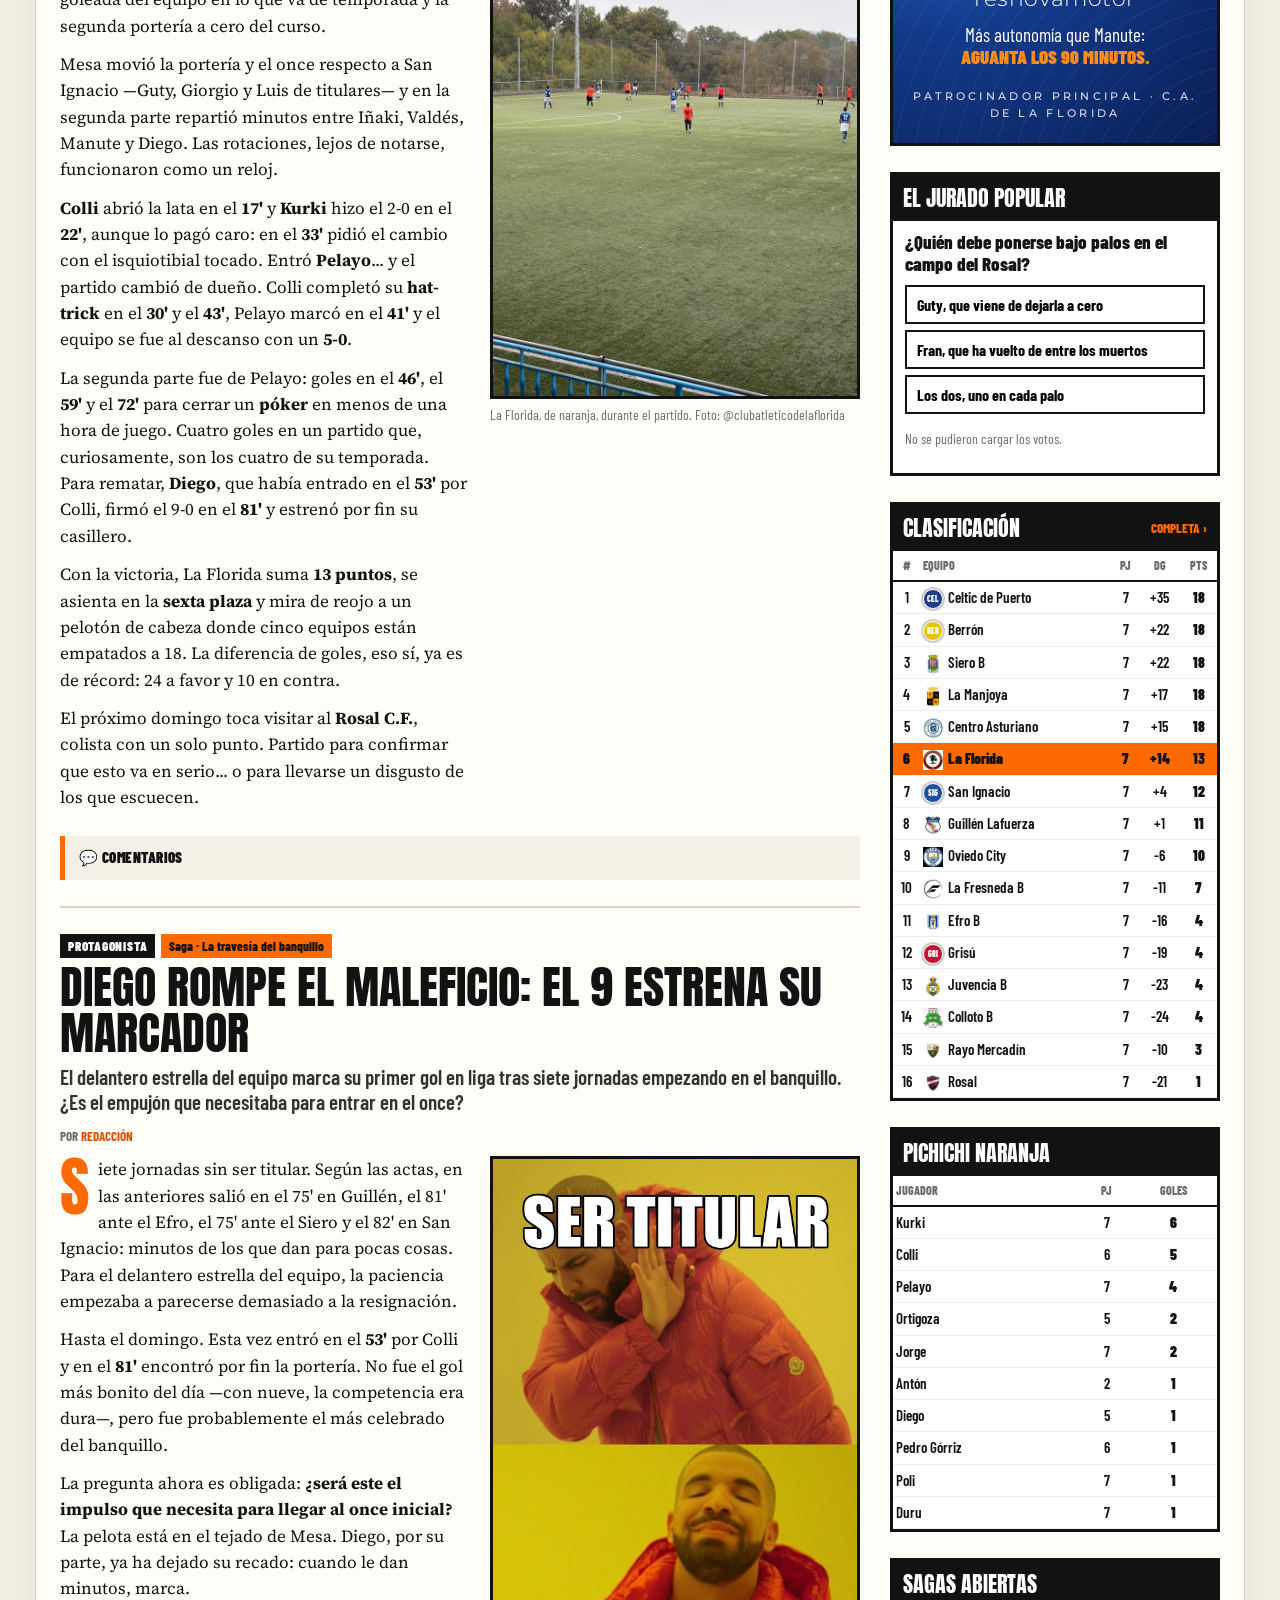
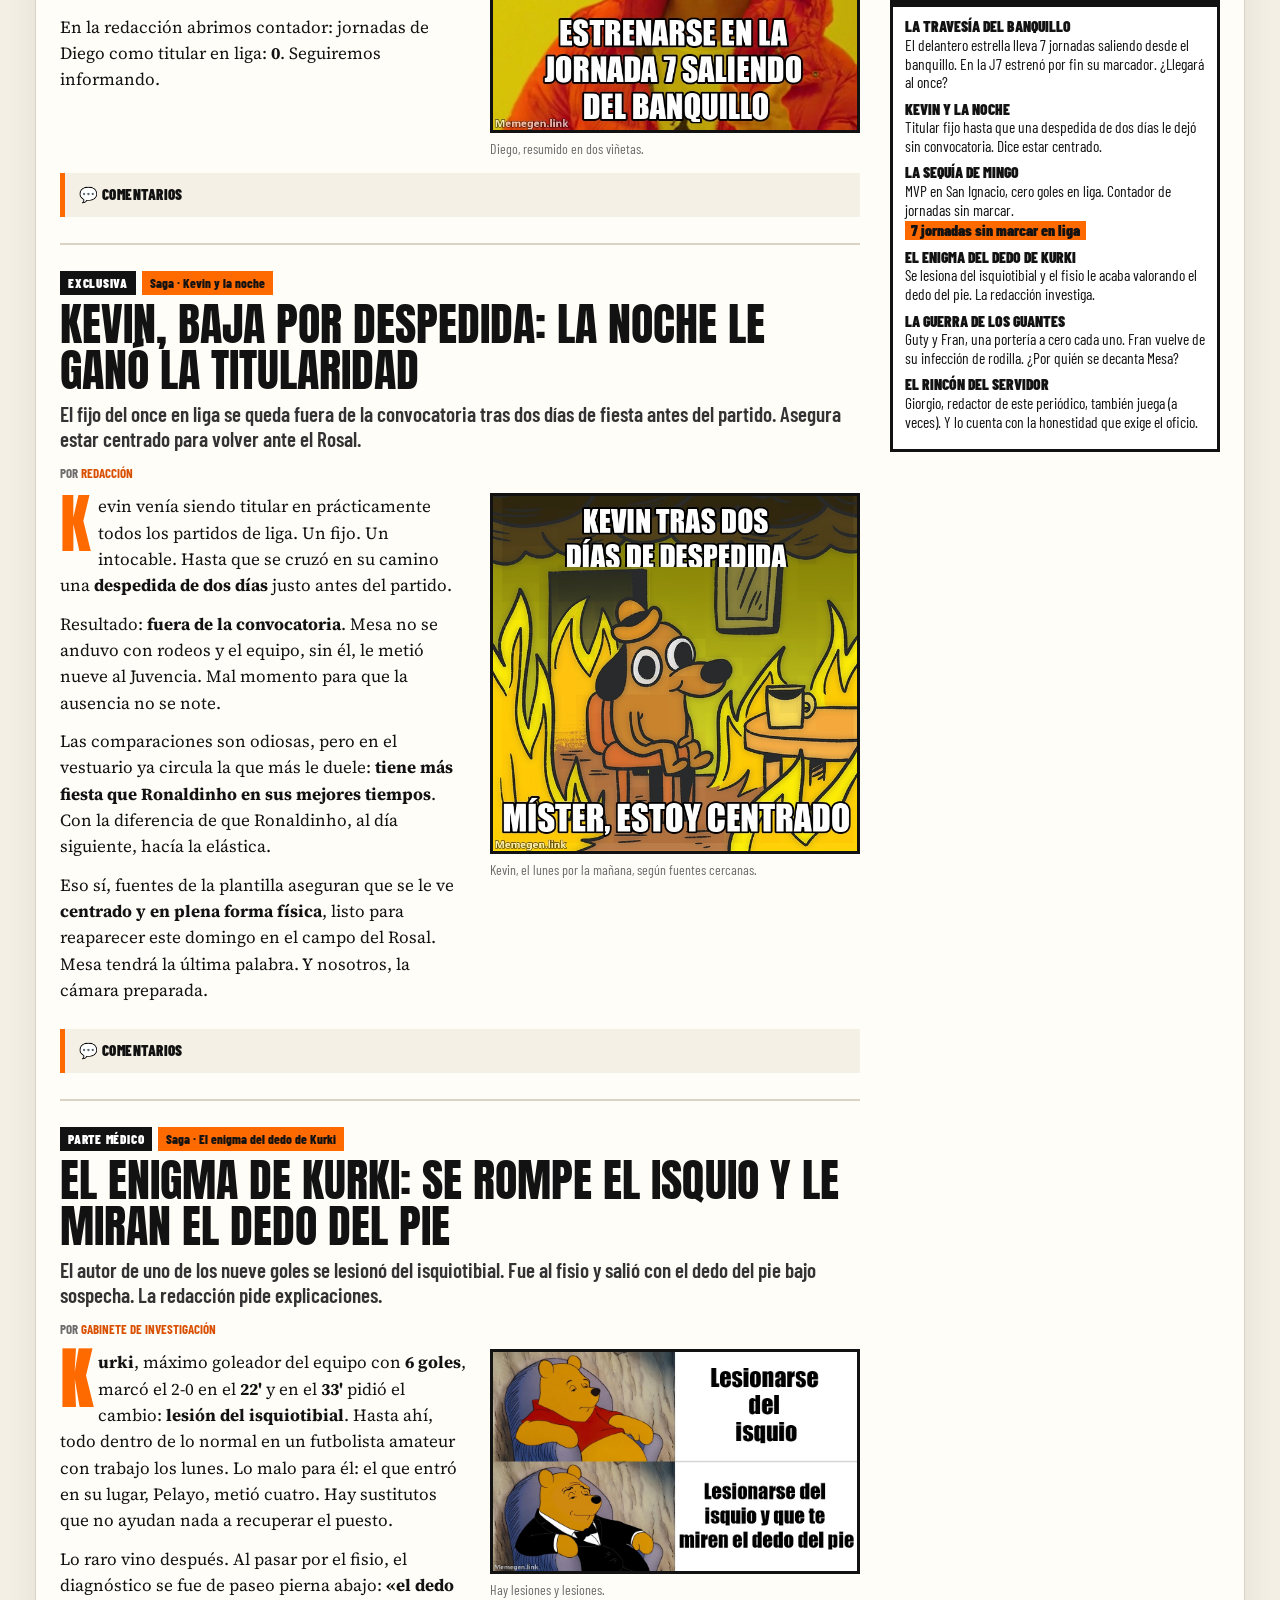
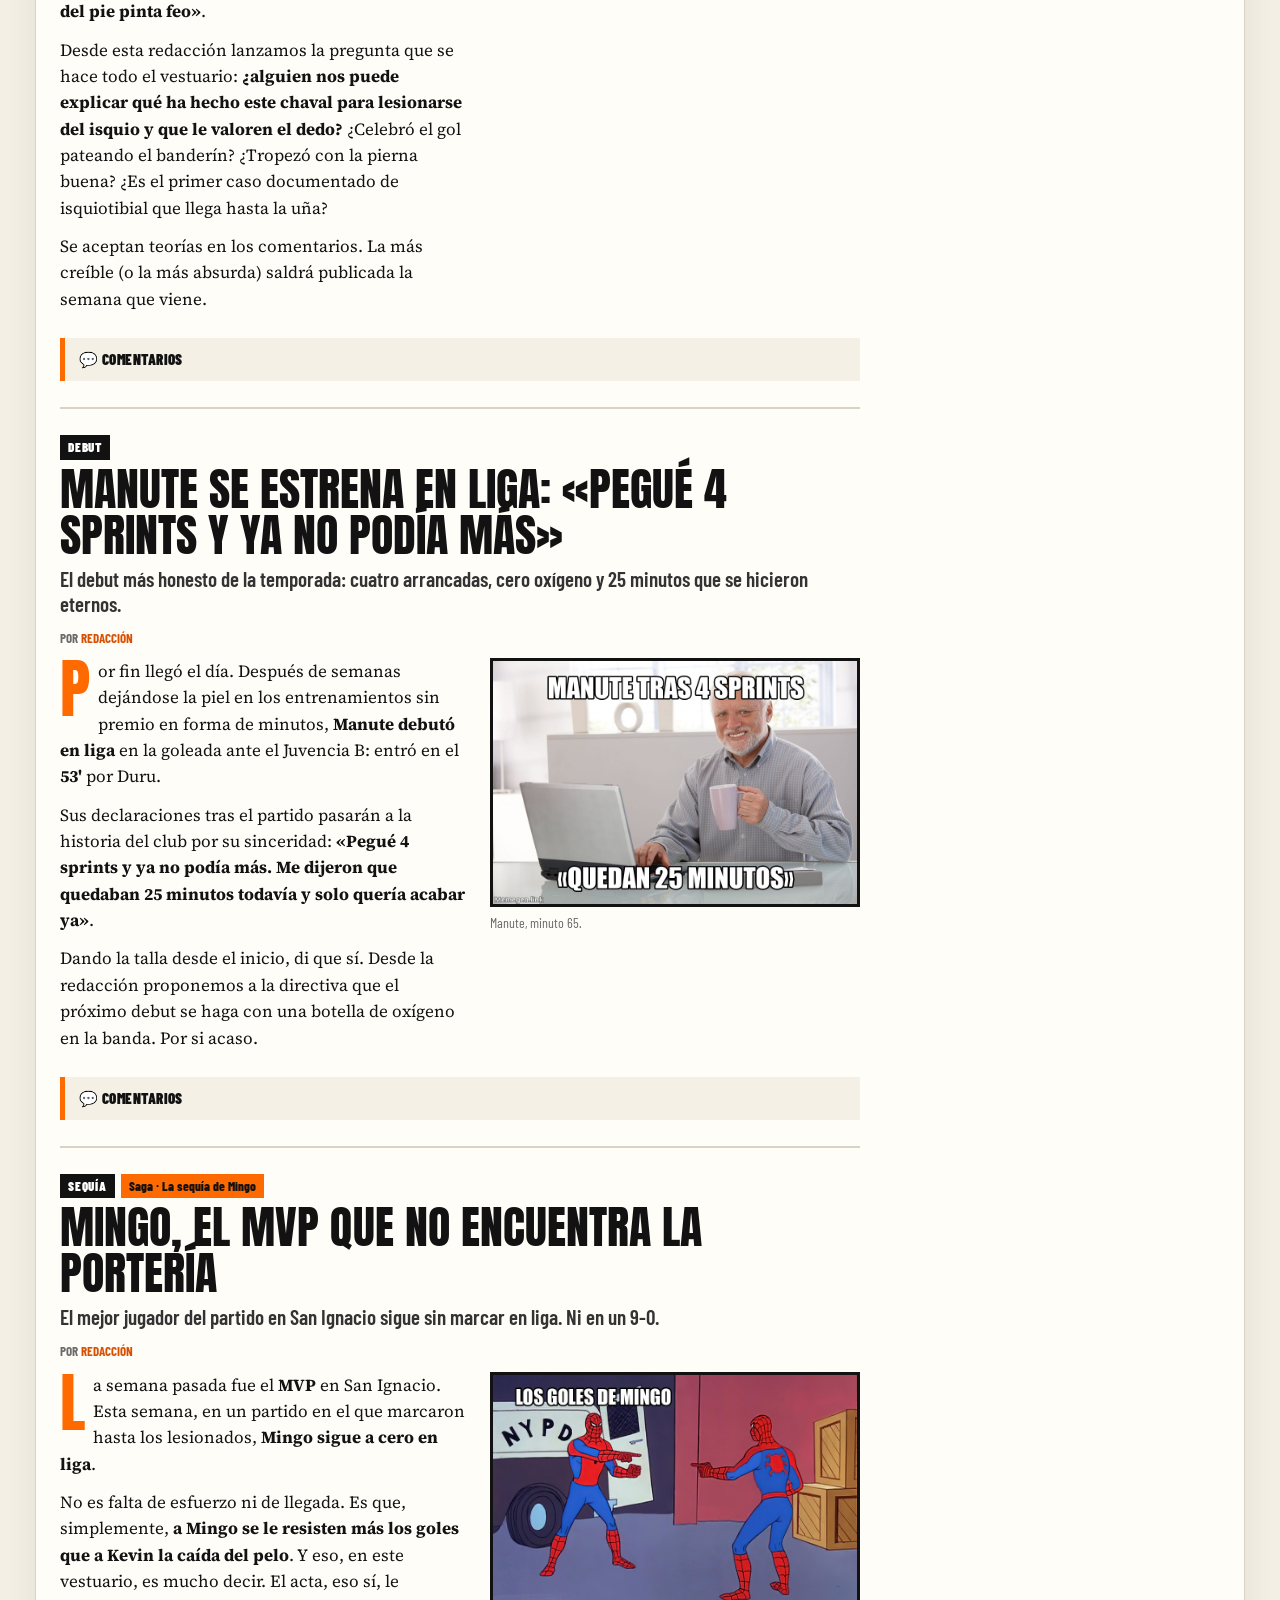
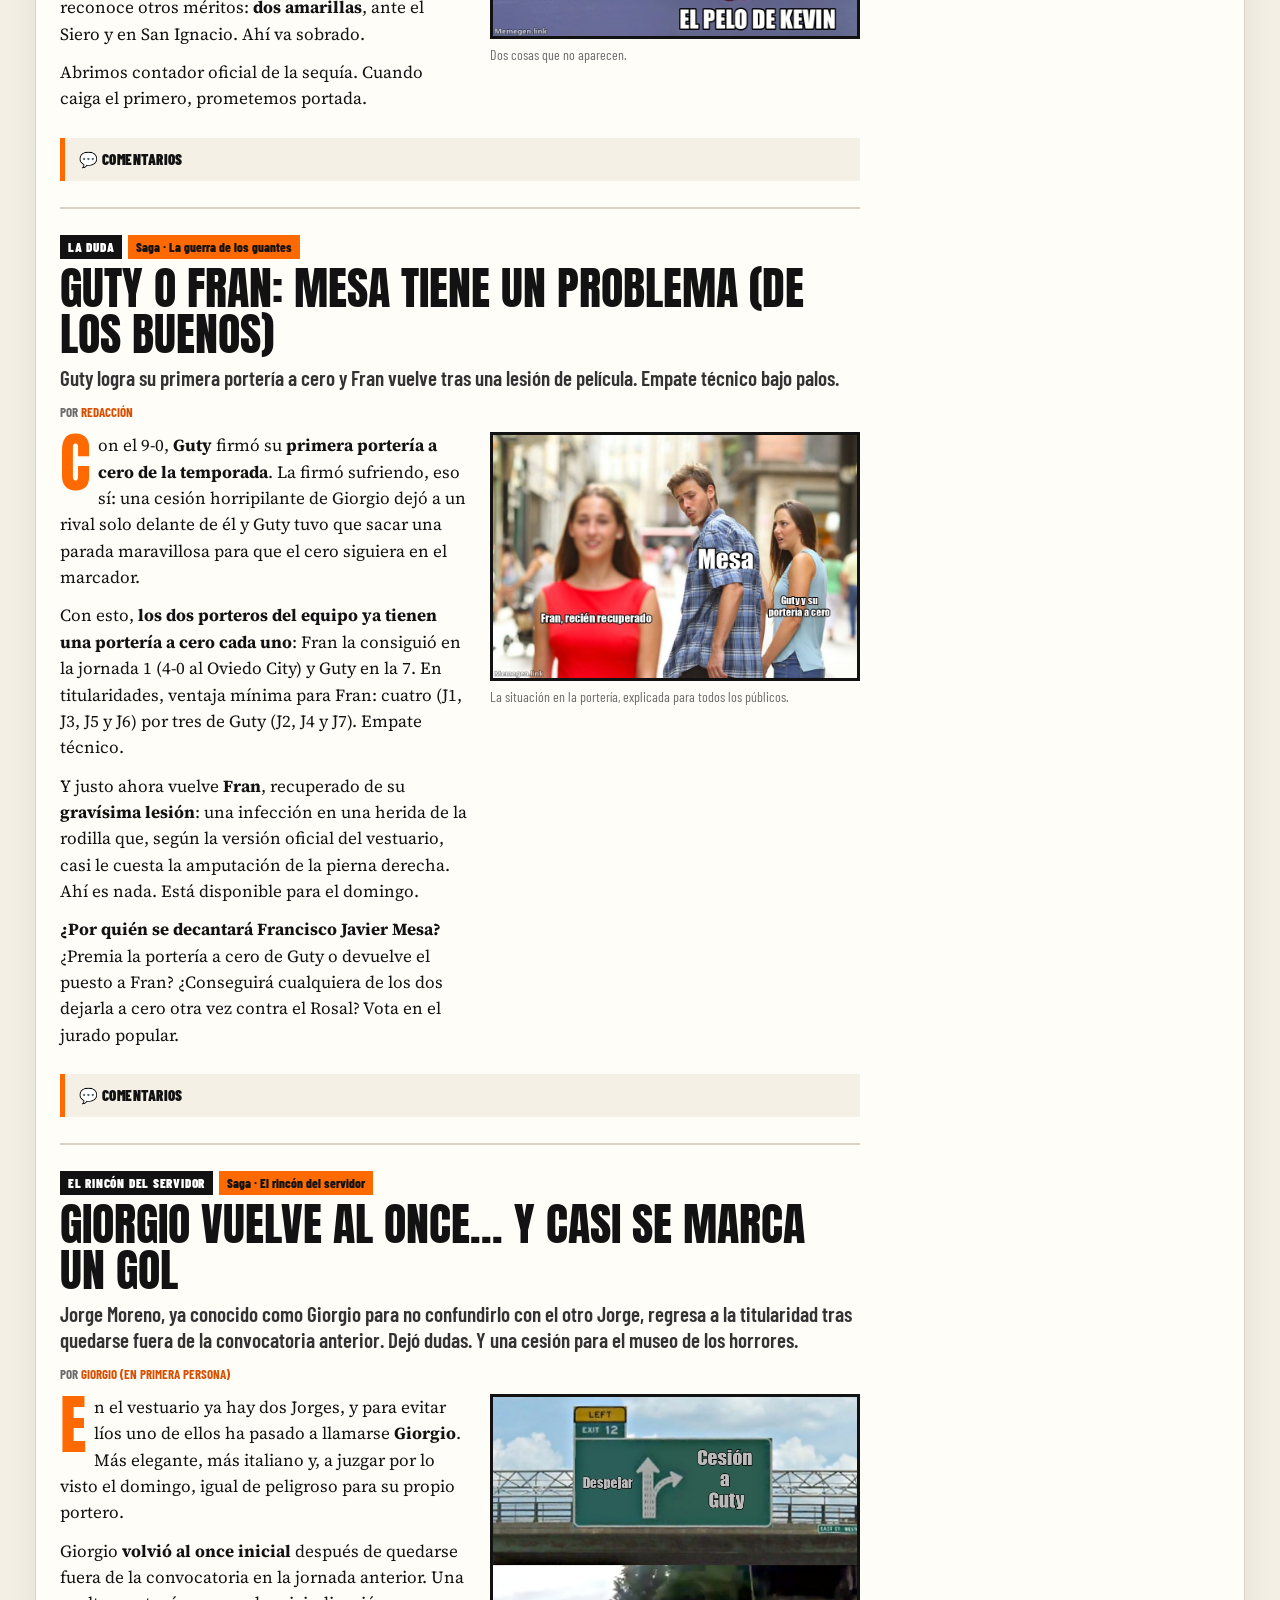
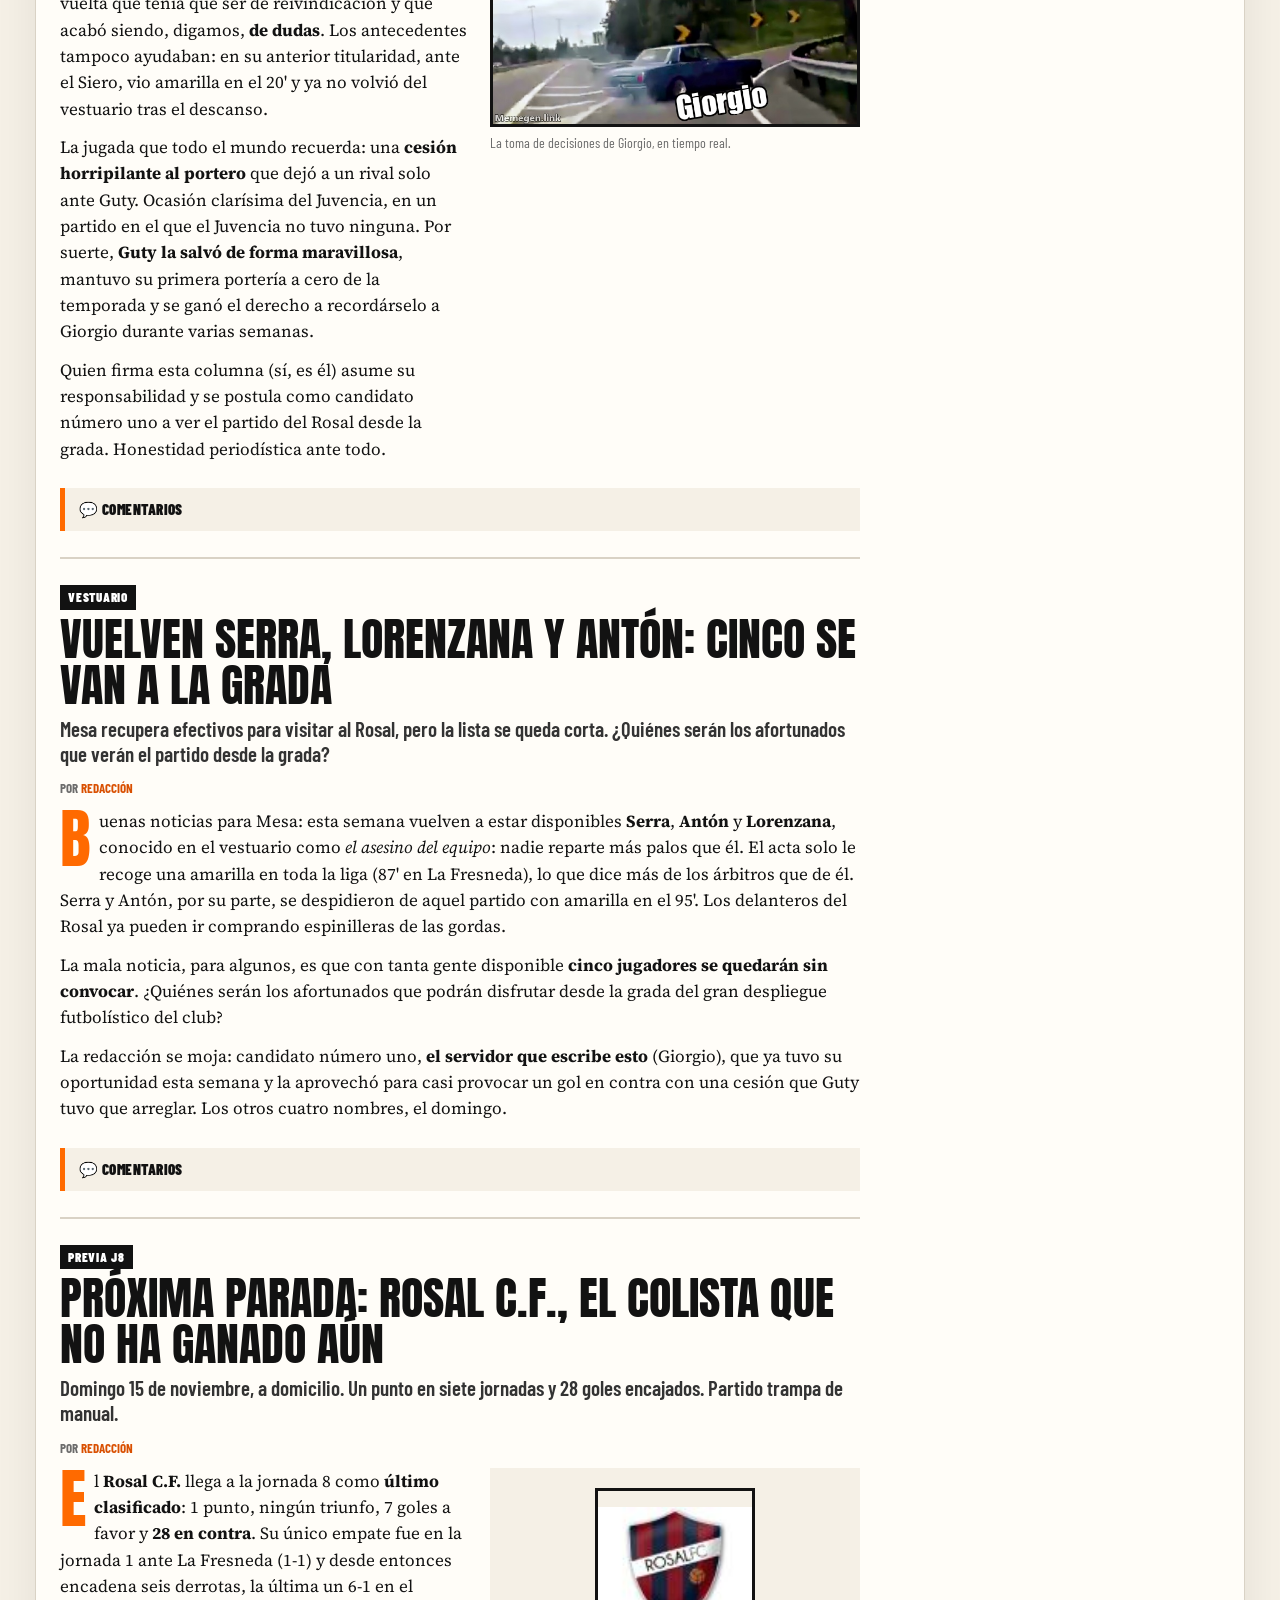
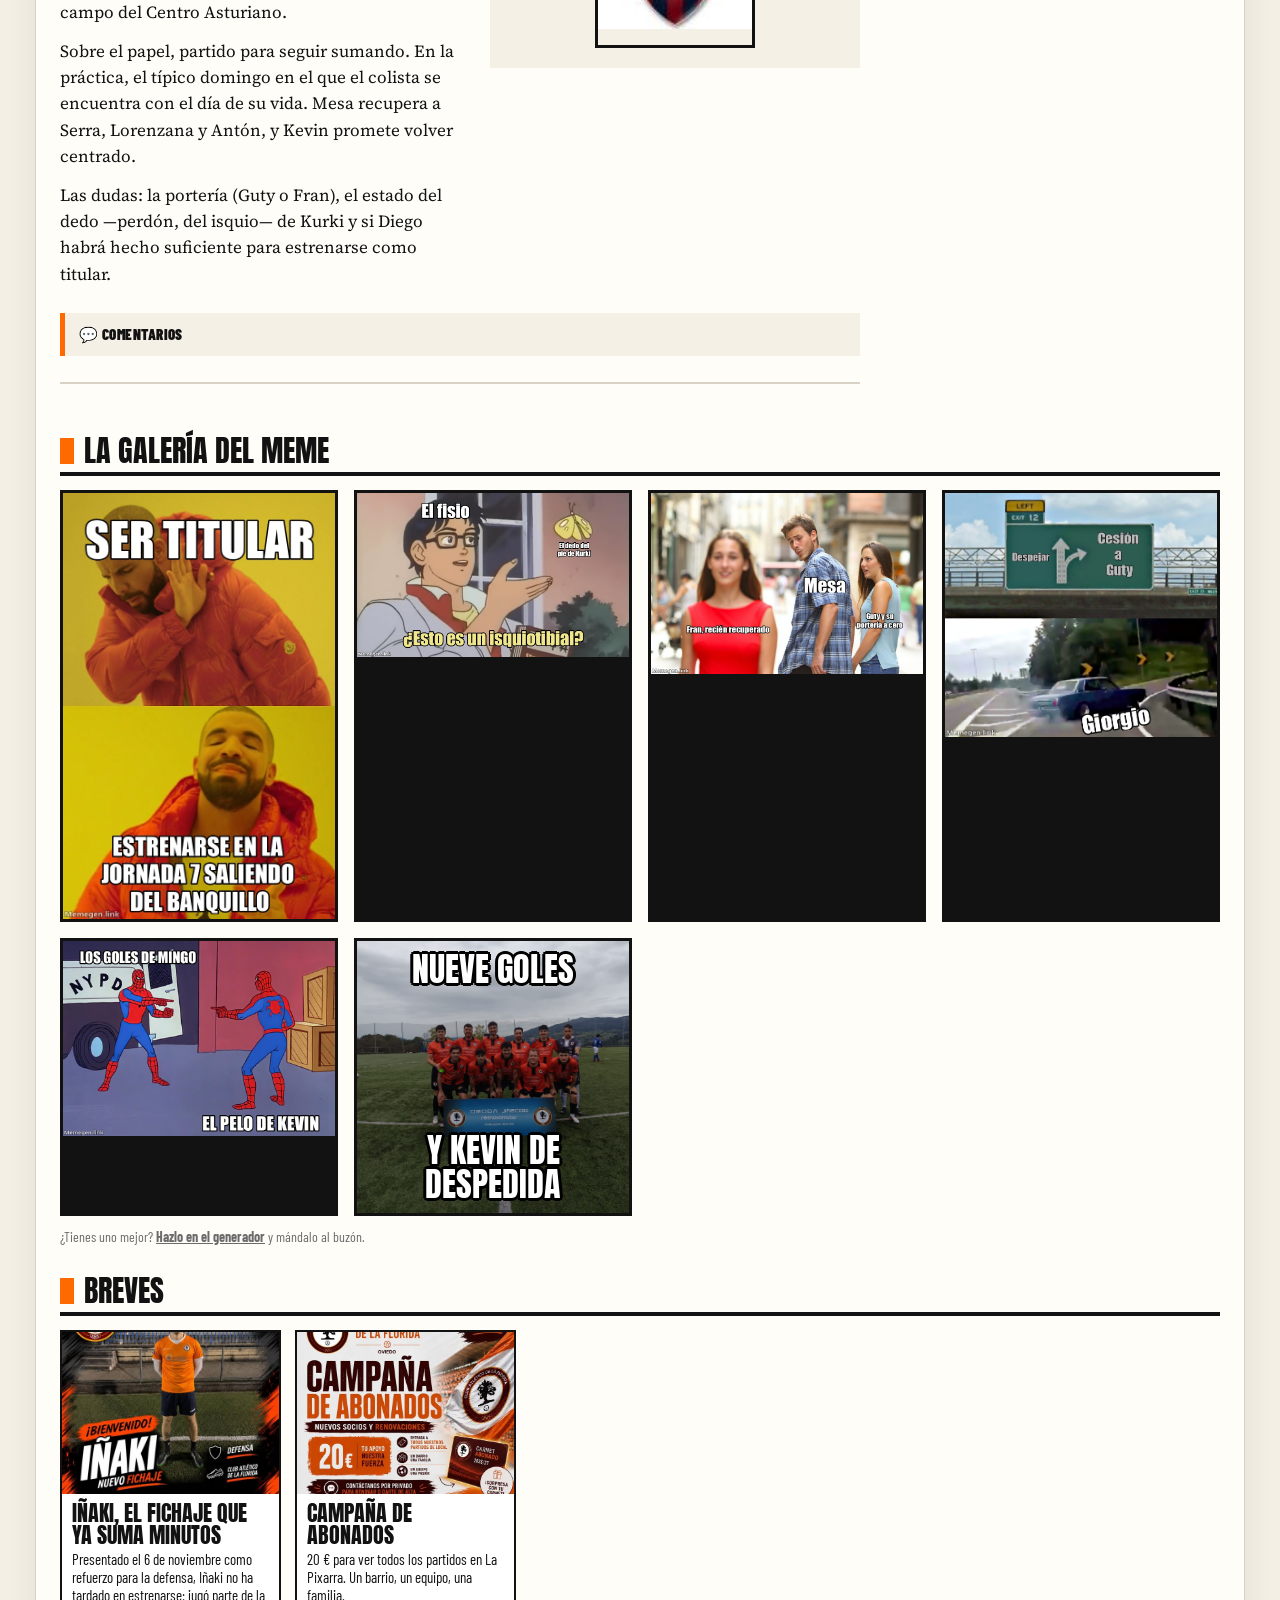
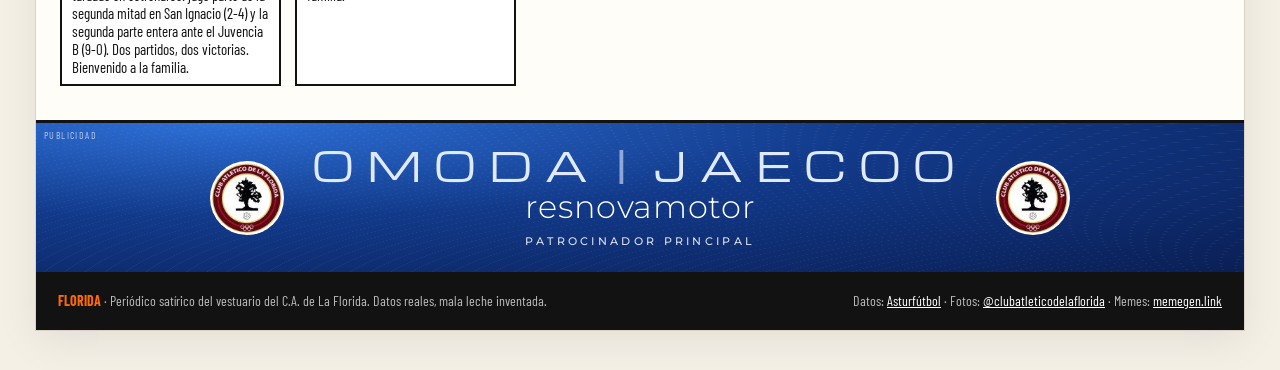
==== commit ca8d2ac5: "Actas oficiales J1-J7, plantilla completa con apodos y crónica con minutos - data/actas.json: goles " ====
--- a/index.html
+++ b/index.html
@@ -13,12 +13,12 @@
 <link rel="icon" href="img/escudos/florida.jpg">
 <link rel="preconnect" href="https://fonts.googleapis.com"><link rel="preconnect" href="https://fonts.gstatic.com" crossorigin>
 <link href="https://fonts.googleapis.com/css2?family=Alfa+Slab+One&family=Anton&family=Michroma&family=Montserrat:wght@300;500&family=Barlow+Condensed:ital,wght@0,500;0,600;0,700;0,800;0,900;1,700;1,900&family=Source+Serif+4:ital,opsz,wght@0,8..60,400;0,8..60,700;1,8..60,400&display=swap" rel="stylesheet">
-<link rel="stylesheet" href="css/style.css?v=20261110e">
+<link rel="stylesheet" href="css/style.css?v=20261110g">
 </head>
 <body data-pagina="edicion">
 <div class="wrap"><div class="paper" id="app"><div class="pagina"><p class="aviso">Imprimiendo la edición…</p></div></div></div>
-<script src="js/config.js?v=20261110e"></script>
-<script src="js/app.js?v=20261110e"></script>
+<script src="js/config.js?v=20261110g"></script>
+<script src="js/app.js?v=20261110g"></script>
 
 </body>
 </html>
--- a/css/style.css
+++ b/css/style.css
@@ -309,3 +309,14 @@
   .ad-sub{font-size:9px;letter-spacing:.18em;text-align:center}
   .ad-faldon .ad-escudo{display:none}
 }
+/* La voz del lector */
+.voz{columns:3 260px;column-gap:16px}
+.voz-item{break-inside:avoid;background:#fff;border:2px solid var(--negro);padding:10px 12px;margin:0 0 16px;box-shadow:4px 4px 0 var(--naranja)}
+.voz-item h4{margin:4px 0;font-family:var(--f-tit);font-weight:400;font-size:24px;line-height:1;text-transform:uppercase}
+.voz-item p{margin:6px 0 0;font-size:15.5px;white-space:pre-wrap}
+.voz-item img{width:100%;margin-top:6px;border:2px solid var(--negro)}
+.voz-tipo{display:inline-block;background:var(--negro);color:var(--naranja);font-family:var(--f-cond);font-weight:900;text-transform:uppercase;font-size:12px;padding:1px 7px}
+.voz-sugerencia .voz-tipo{background:var(--naranja);color:var(--negro)}
+.voz-firma{font-family:var(--f-cond);font-weight:800;margin-top:6px;text-align:right}
+.voz-espera{font-family:var(--f-cond);font-size:18px;background:var(--negro);color:#fff;padding:10px 14px}
+.voz-espera a{color:var(--naranja)}
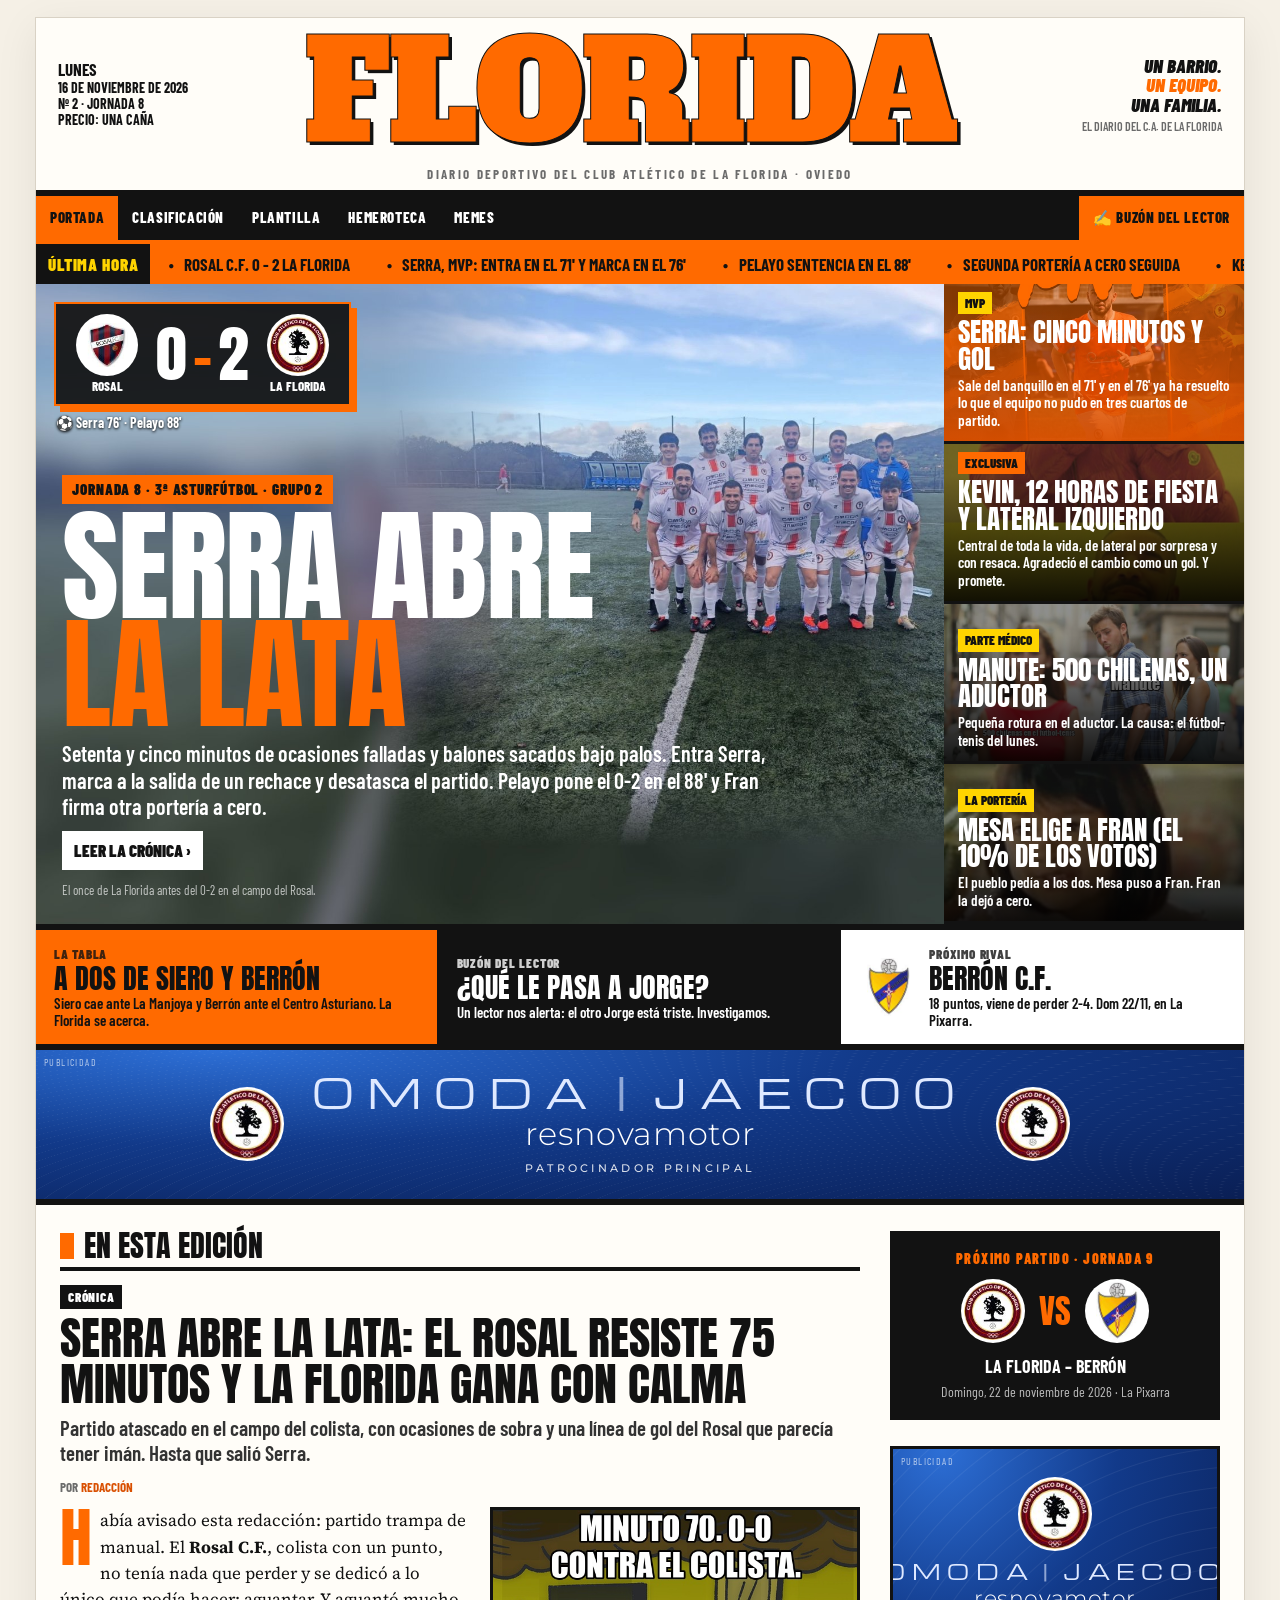
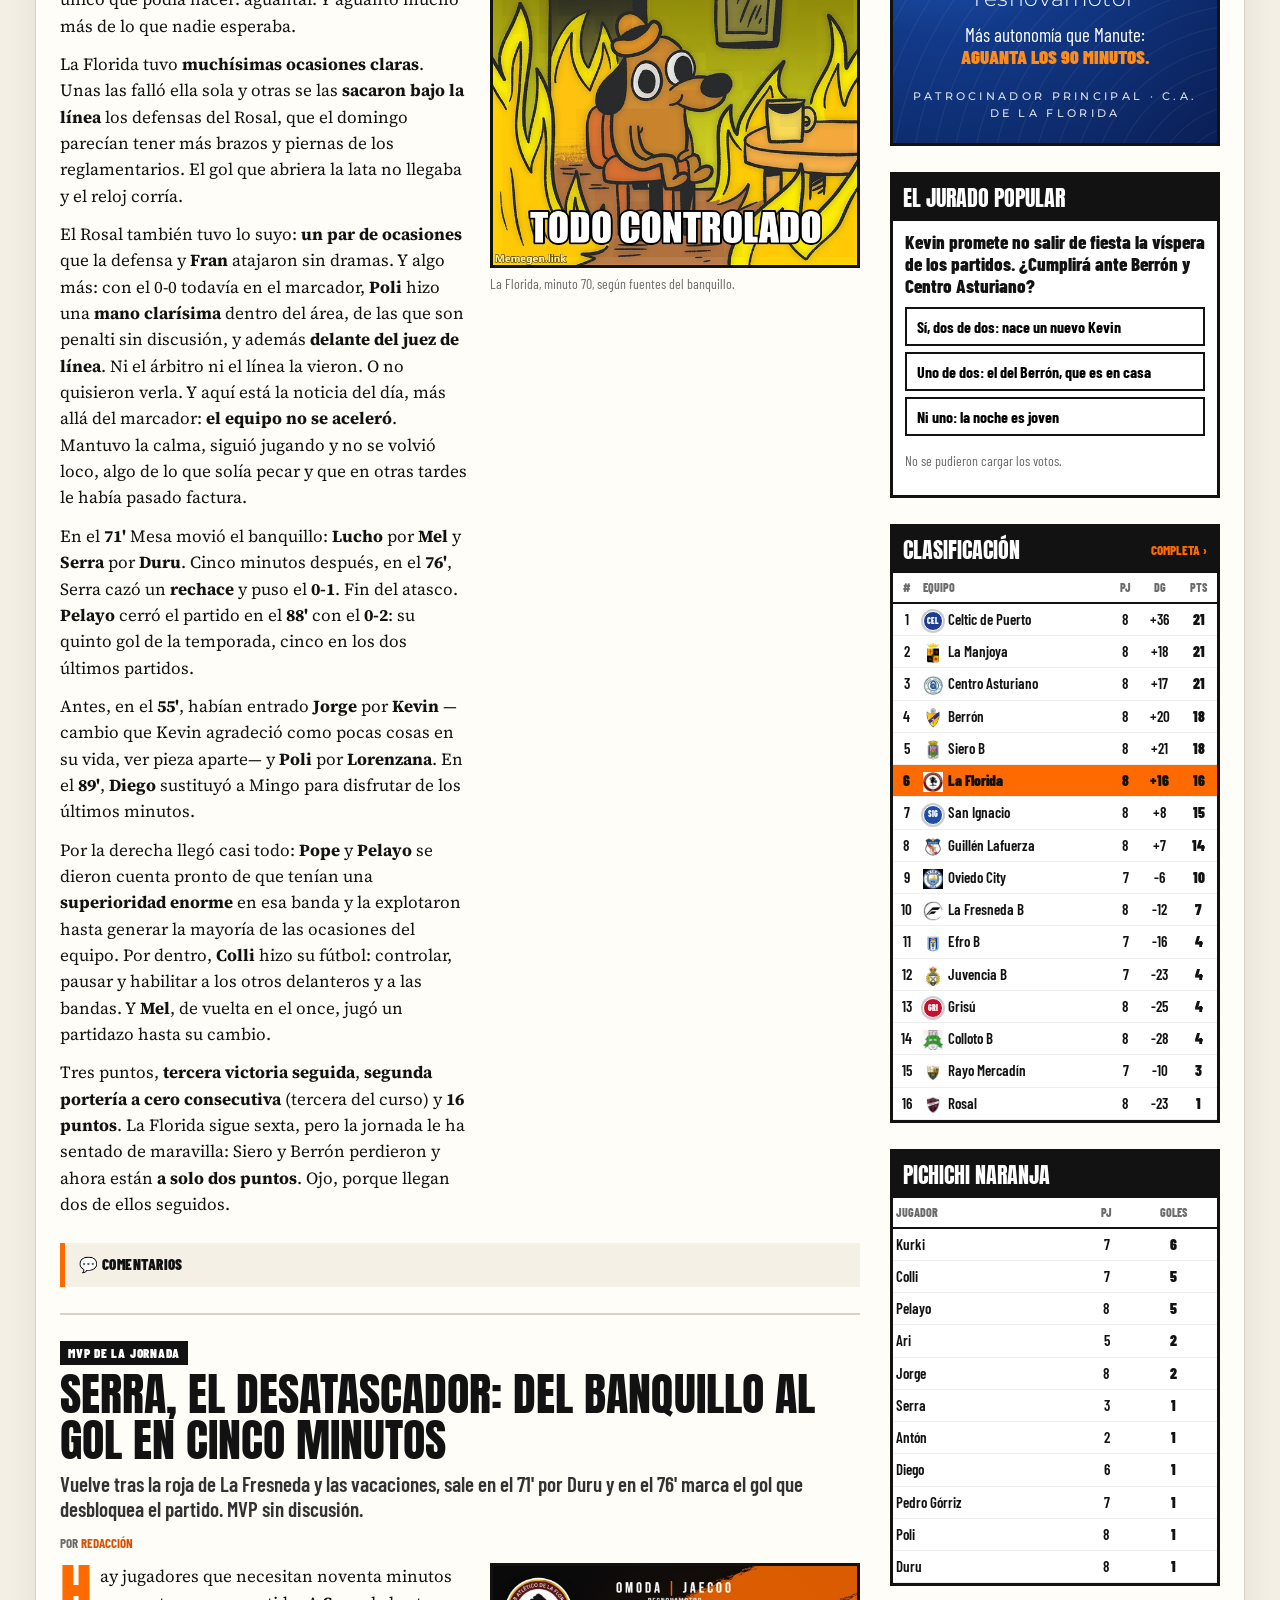
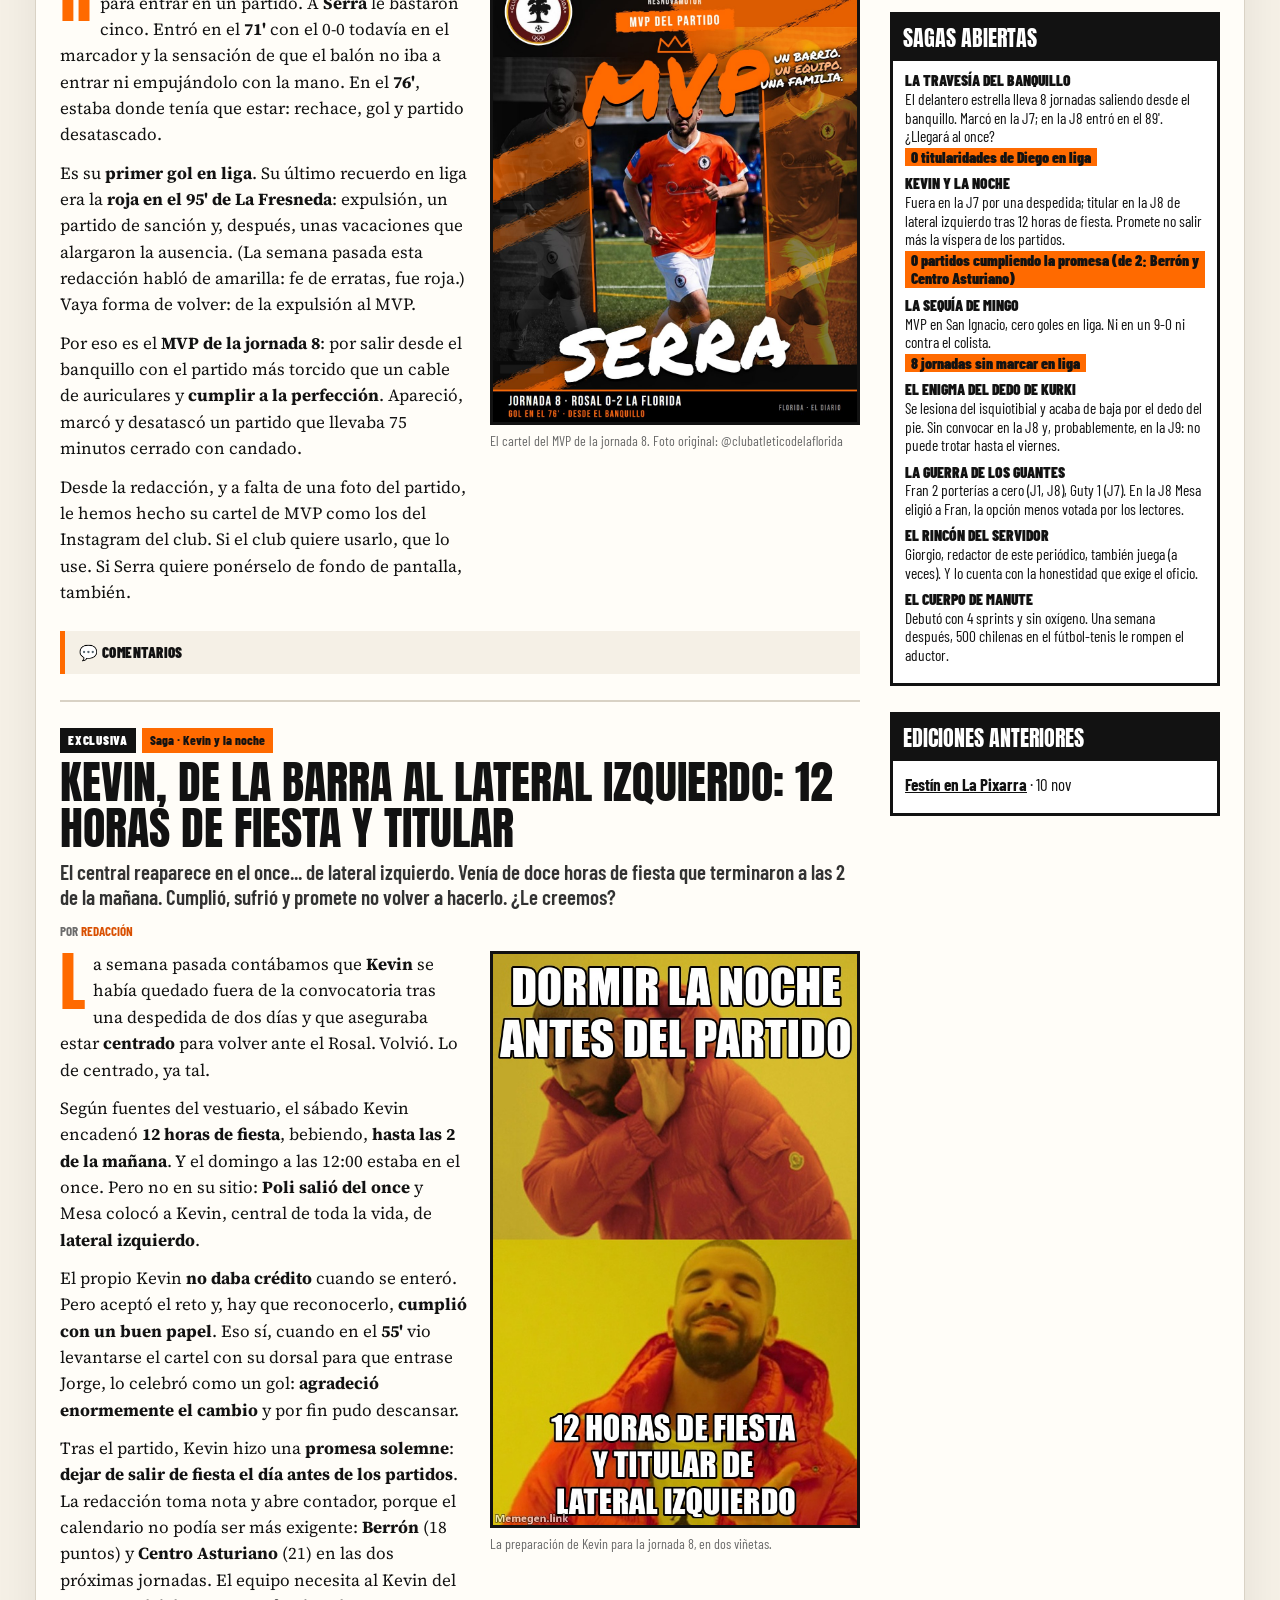
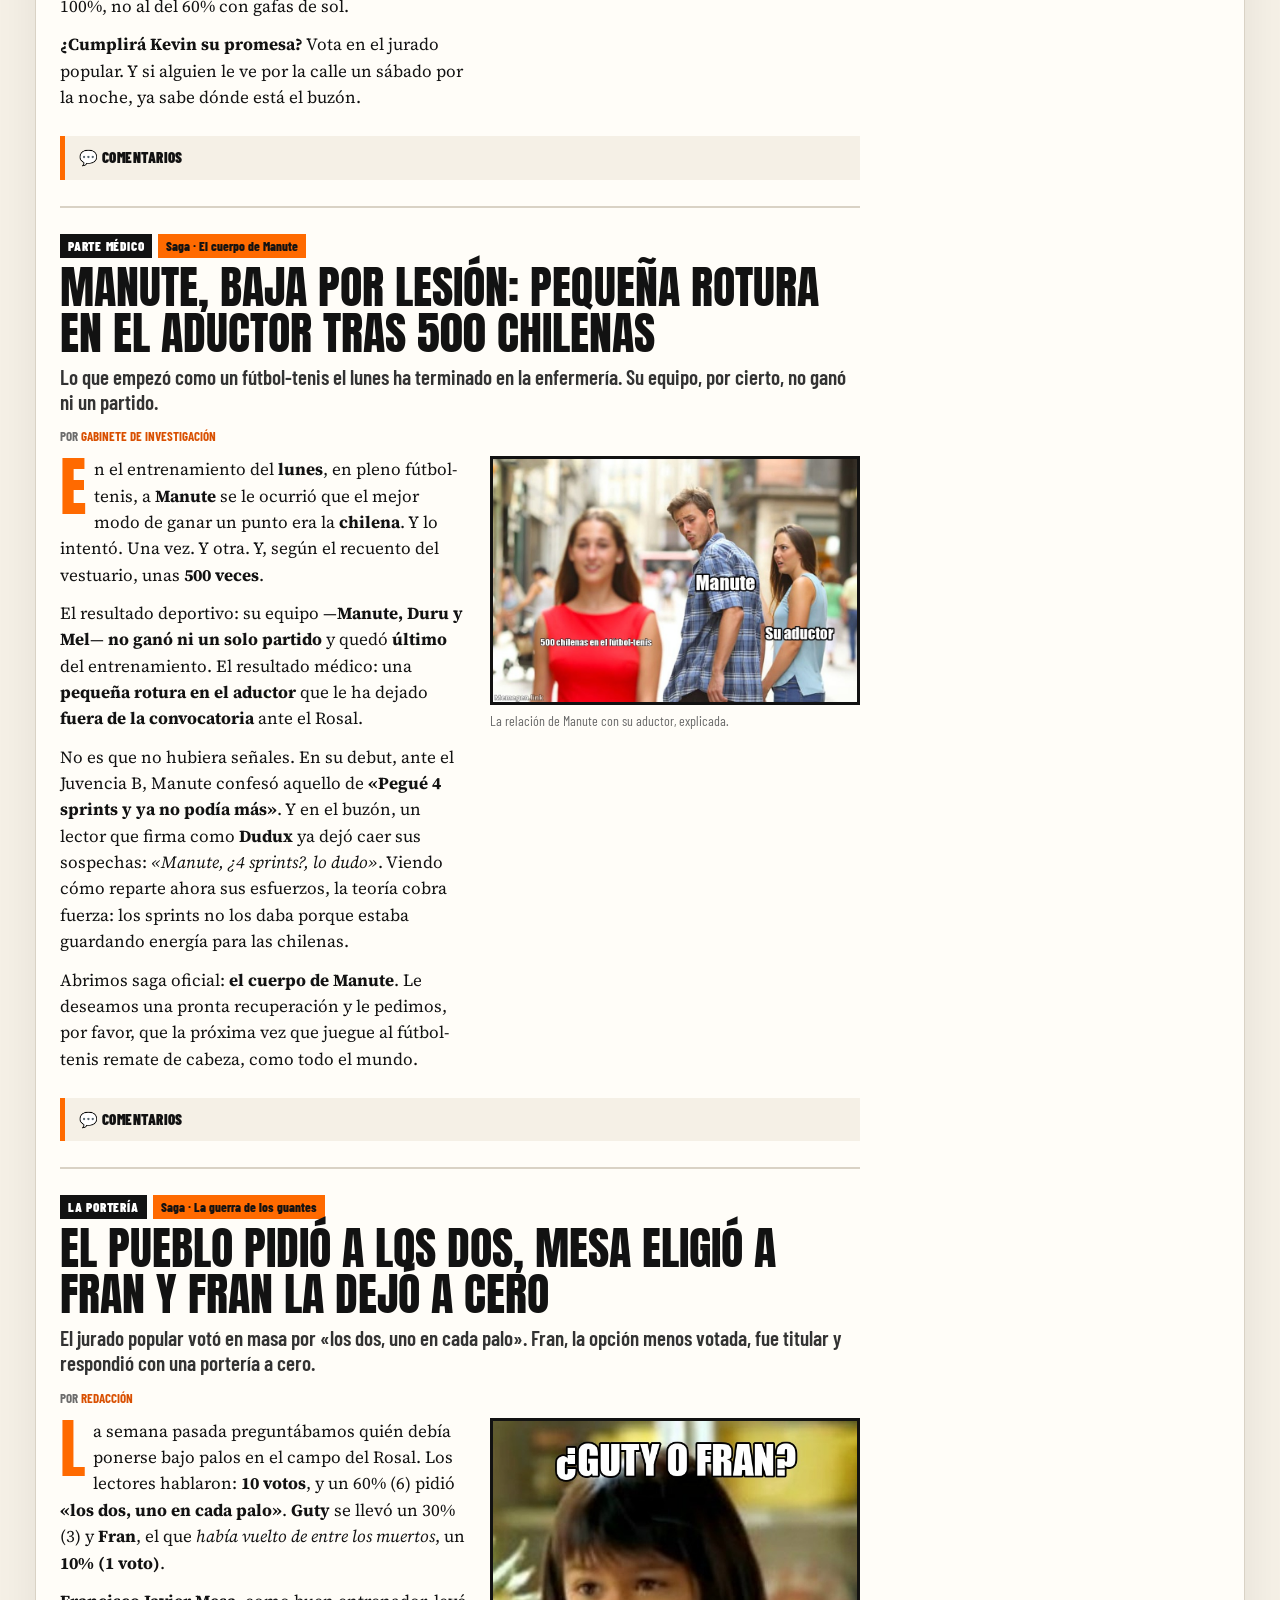
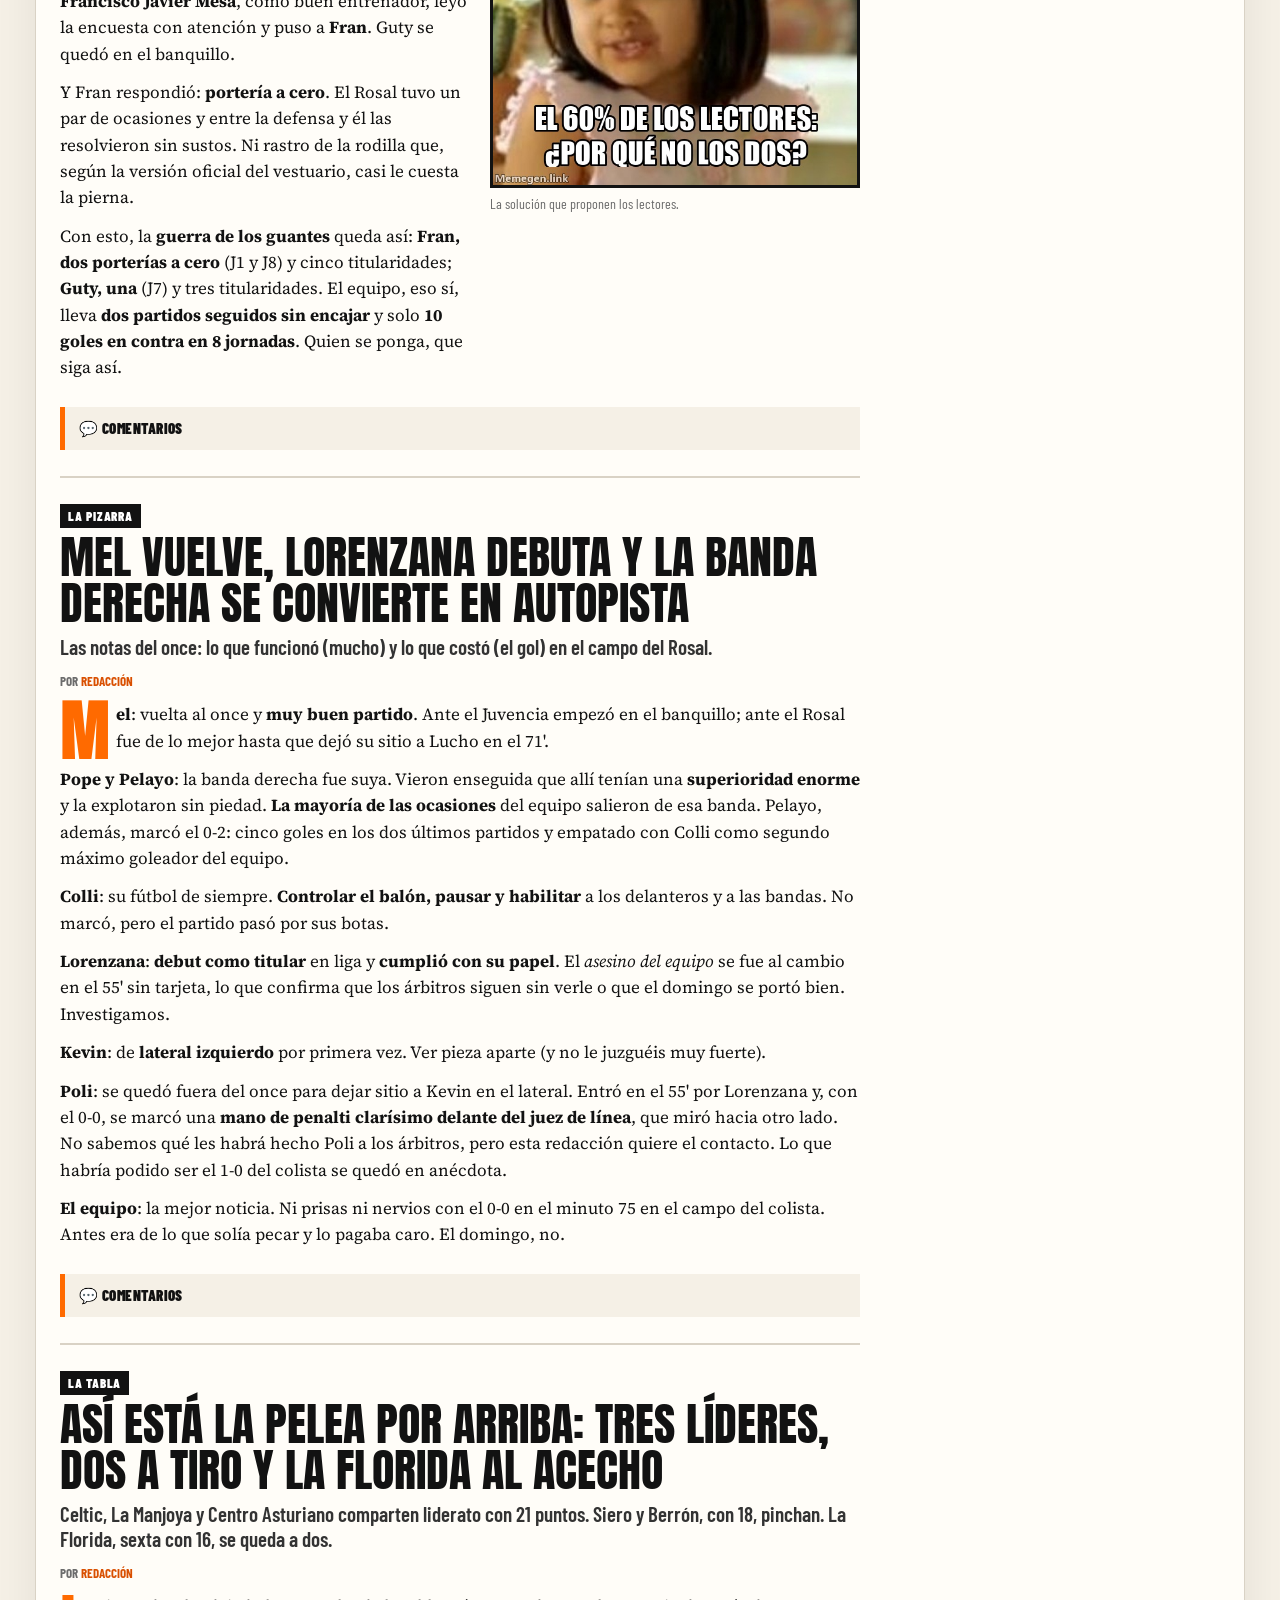
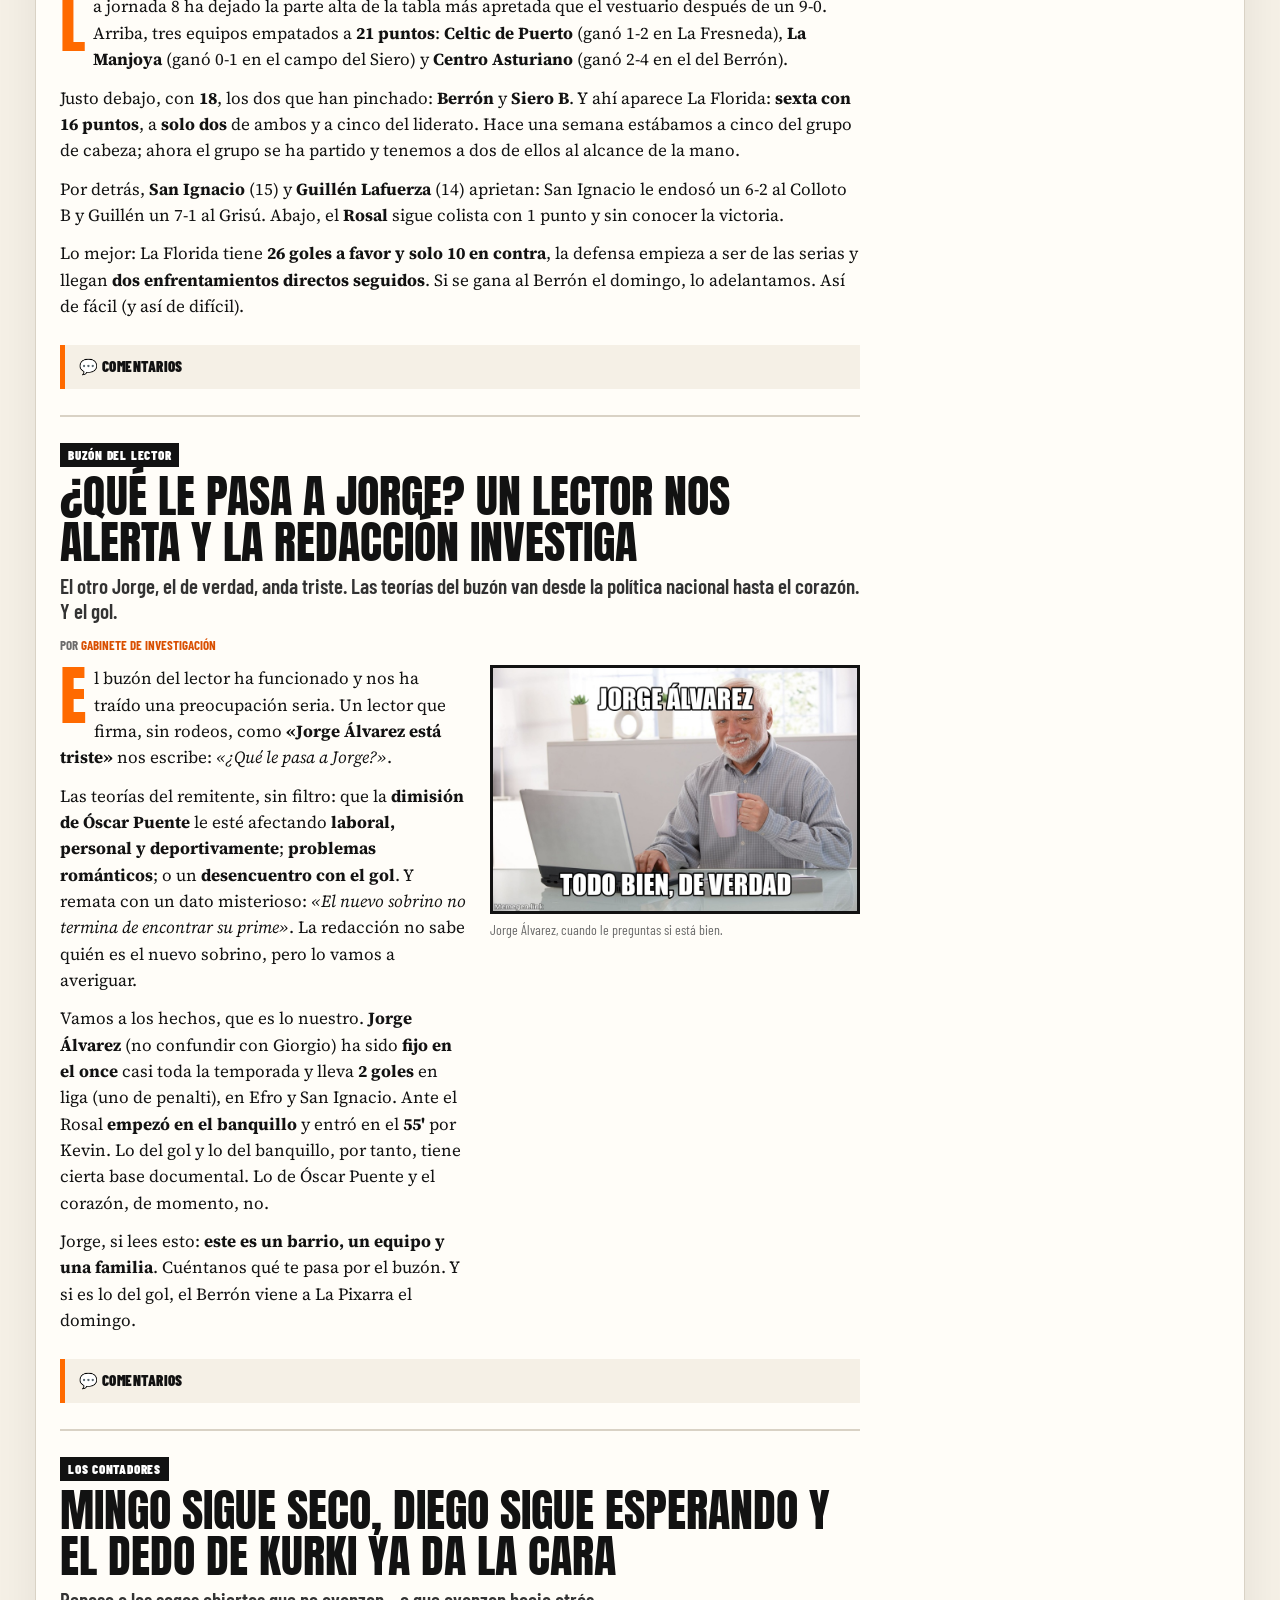
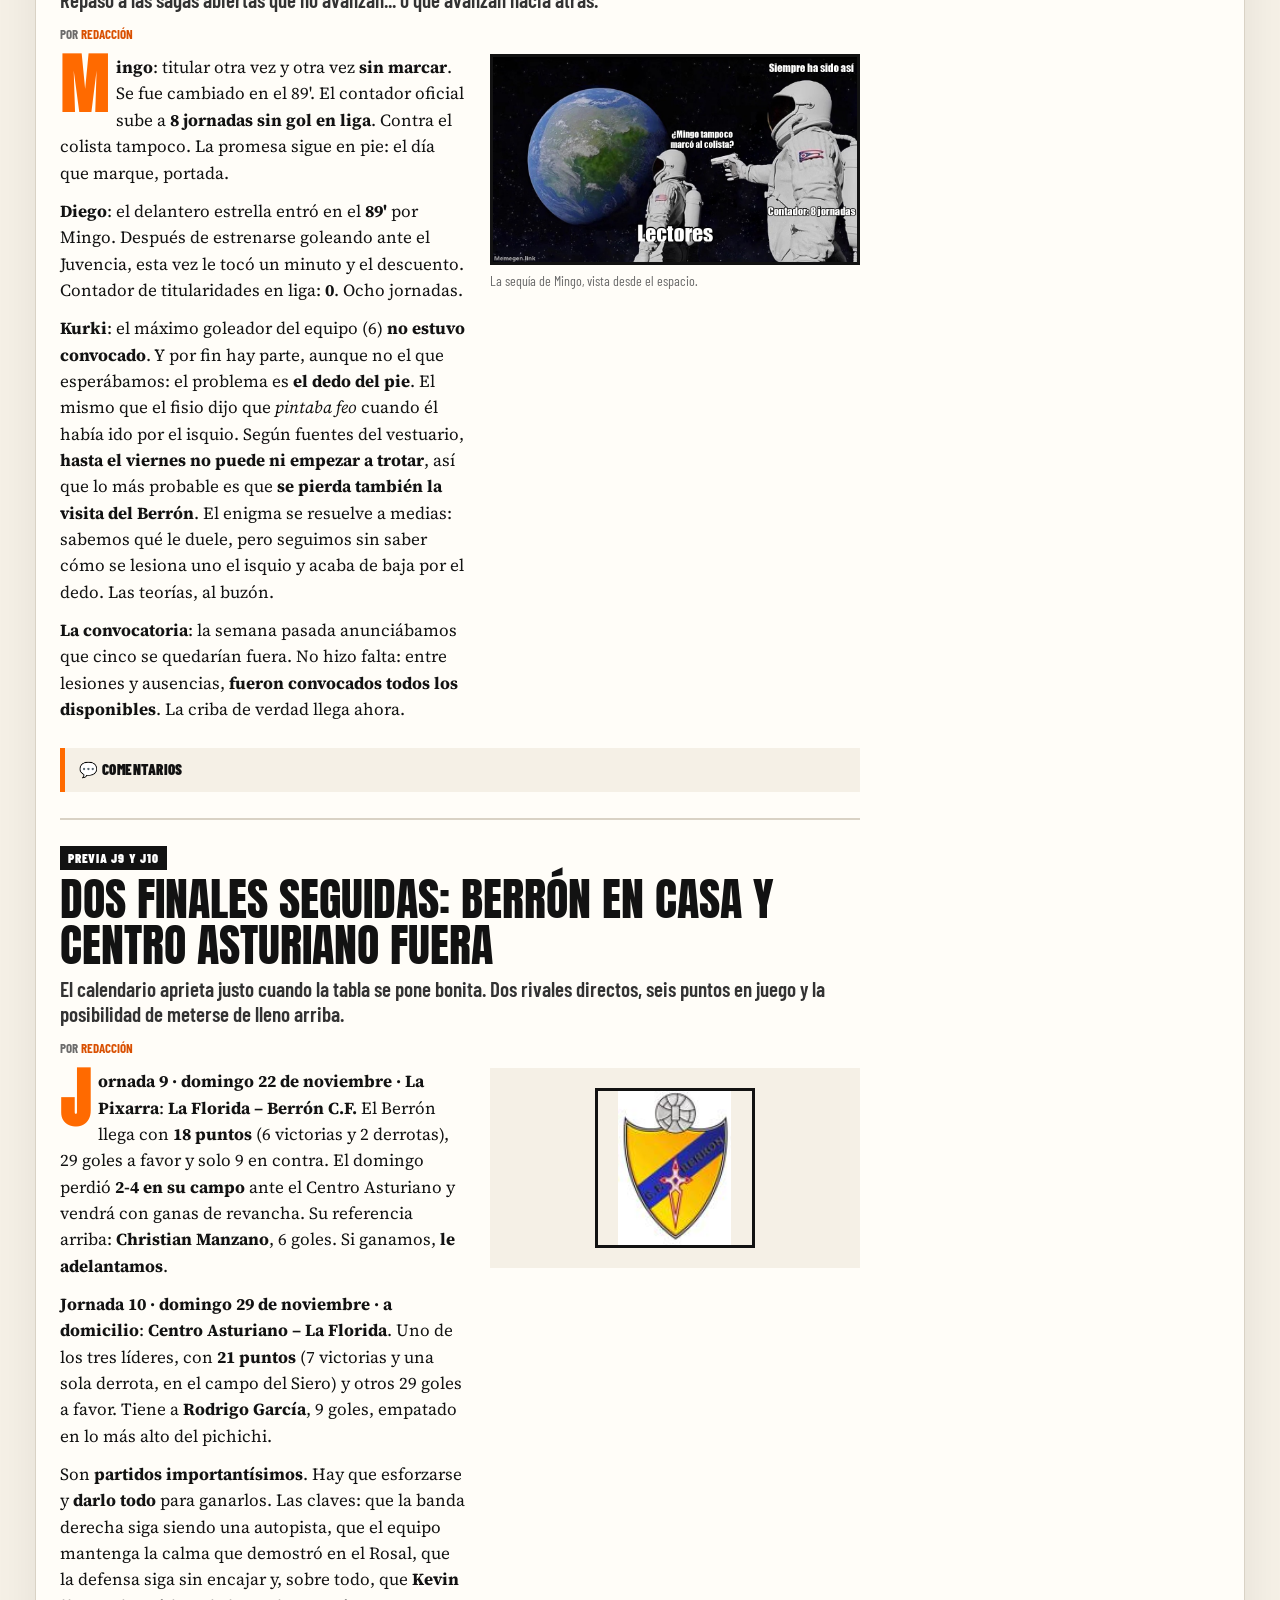
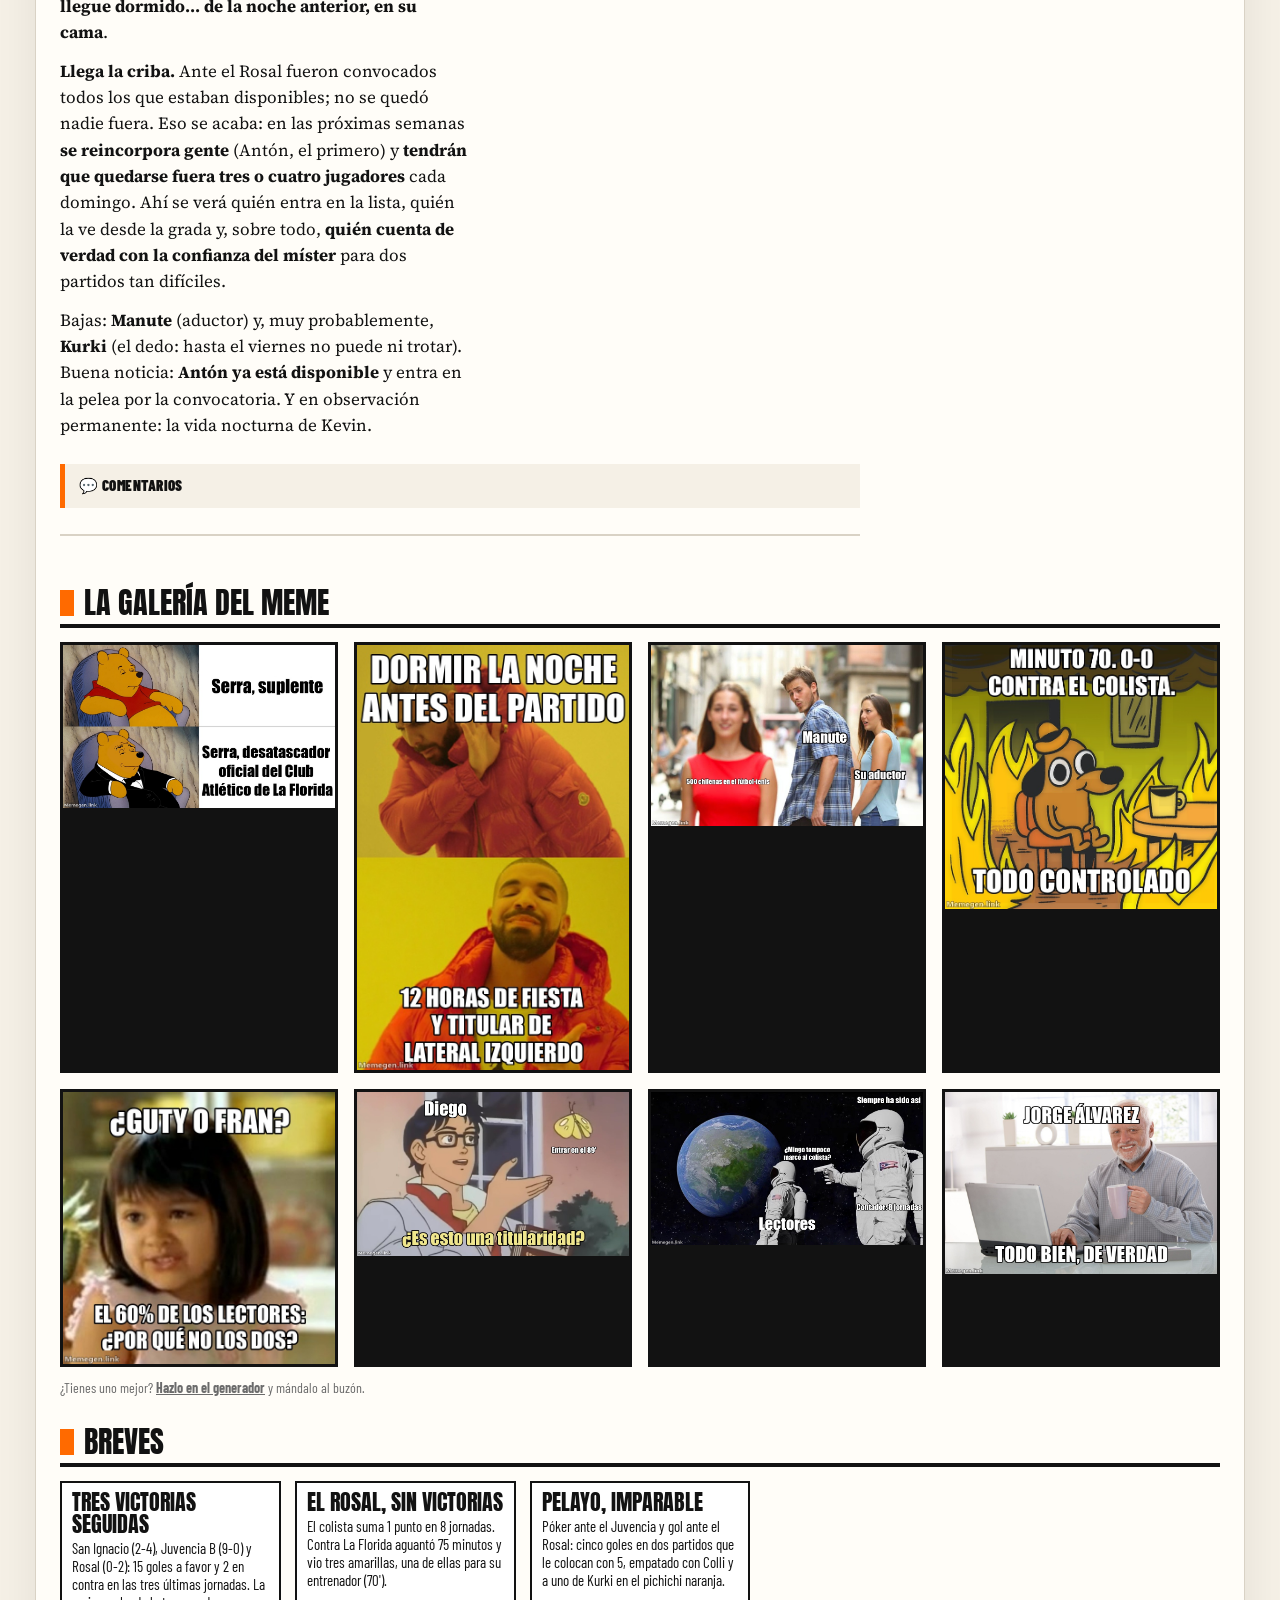
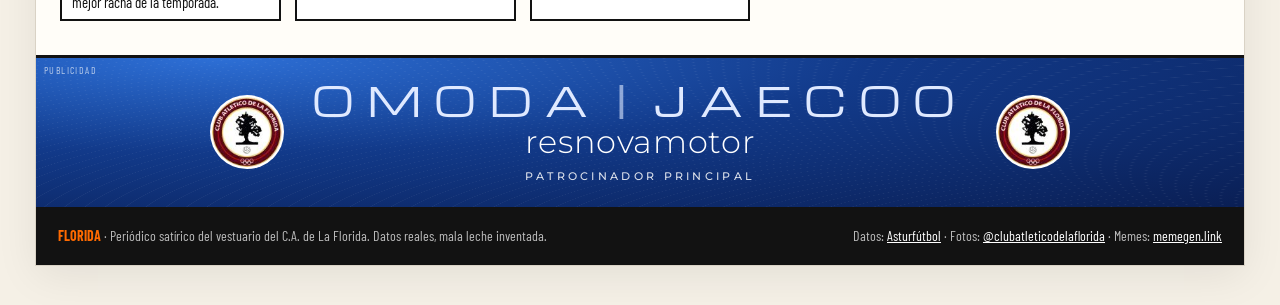
==== commit 9bd30467: "Edición nº 2 · J8 · Serra abre la lata Rosal 0-2 La Florida: crónica, MVP de Serra (cartel nuevo con" ====
--- a/index.html
+++ b/index.html
@@ -13,12 +13,12 @@
 <link rel="icon" href="img/escudos/florida.jpg">
 <link rel="preconnect" href="https://fonts.googleapis.com"><link rel="preconnect" href="https://fonts.gstatic.com" crossorigin>
 <link href="https://fonts.googleapis.com/css2?family=Alfa+Slab+One&family=Anton&family=Michroma&family=Montserrat:wght@300;500&family=Barlow+Condensed:ital,wght@0,500;0,600;0,700;0,800;0,900;1,700;1,900&family=Source+Serif+4:ital,opsz,wght@0,8..60,400;0,8..60,700;1,8..60,400&display=swap" rel="stylesheet">
-<link rel="stylesheet" href="css/style.css?v=20261110g">
+<link rel="stylesheet" href="css/style.css?v=20261116c">
 </head>
 <body data-pagina="edicion">
 <div class="wrap"><div class="paper" id="app"><div class="pagina"><p class="aviso">Imprimiendo la edición…</p></div></div></div>
-<script src="js/config.js?v=20261110g"></script>
-<script src="js/app.js?v=20261110g"></script>
+<script src="js/config.js?v=20261116c"></script>
+<script src="js/app.js?v=20261116c"></script>
 
 </body>
 </html>
--- a/css/style.css
+++ b/css/style.css
@@ -111,6 +111,15 @@
   .hero .txt{padding:0 16px 18px}
   .hero .sub{font-size:18px}
   .laterales{grid-template-columns:1fr}
+}
+/* Portada con "foto_movil": en móvil la foto va entera arriba (bajo el marcador) y el titular debajo, sin taparla */
+.hero>img.bg-movil{display:none}
+@media (max-width:600px){
+  .hero:has(>img.bg-movil){min-height:0;justify-content:flex-start}
+  .hero:has(>img.bg-movil)>img.bg{display:none}
+  .hero:has(>img.bg-movil)::after{display:none}
+  .hero>img.bg-movil{display:block;width:100%;height:auto;margin-top:140px}
+  .hero:has(>img.bg-movil) .txt{padding-top:16px}
 }
 
 /* Escudos */
